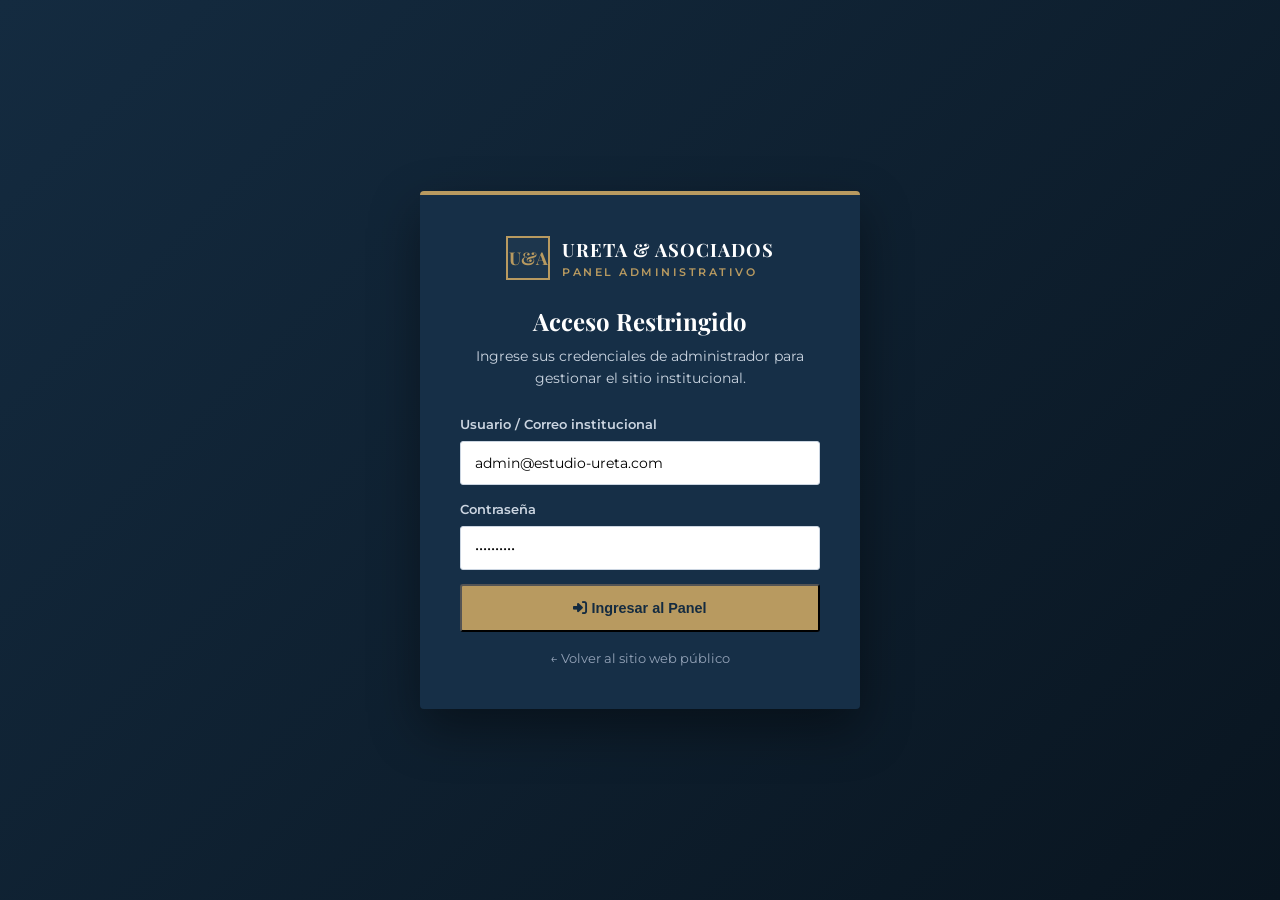
==== admin.html @ de53ec18 "commit de inicio V1" ====
<!DOCTYPE html>
<html lang="es">
<head>
    <meta charset="UTF-8">
    <meta name="viewport" content="width=device-width, initial-scale=1.0">
    <title>Panel de Administración | Estudio Jurídico Ureta & Asociados</title>
    <link rel="preconnect" href="https://fonts.googleapis.com">
    <link rel="preconnect" href="https://fonts.gstatic.com" crossorigin>
    <link href="https://fonts.googleapis.com/css2?family=Montserrat:wght@400;500;600;700&family=Playfair+Display:wght@600;700&display=swap" rel="stylesheet">
    <link rel="stylesheet" href="https://cdnjs.cloudflare.com/ajax/libs/font-awesome/6.5.1/css/all.min.css">
    <link rel="stylesheet" href="css/styles.css">
</head>
<body class="admin-body">

    <!-- ==========================================
         PANTALLA DE ACCESO PRIVADO (LOGIN ADMIN)
         ========================================== -->
    <div class="admin-login-screen" id="adminLoginScreen">
        <div class="admin-login-card">
            <div class="logo" style="justify-content: center; margin-bottom: 20px;">
                <div class="logo-icon">U&A</div>
                <div class="logo-text">
                    <span class="logo-title">URETA & ASOCIADOS</span>
                    <span class="logo-subtitle">PANEL ADMINISTRATIVO</span>
                </div>
            </div>
            <h3>Acceso Restringido</h3>
            <p>Ingrese sus credenciales de administrador para gestionar el sitio institucional.</p>
            <form id="formLoginAdmin">
                <div class="form-group">
                    <label style="color: #cbd5e1;">Usuario / Correo institucional</label>
                    <input type="email" id="loginEmail" value="admin@estudio-ureta.com" required>
                </div>
                <div class="form-group">
                    <label style="color: #cbd5e1;">Contraseña</label>
                    <input type="password" id="loginPass" value="Ureta2026*" required>
                </div>
                <p id="loginError" style="color: #f87171; font-size: 0.82rem; display: none; margin-bottom: 10px;">
                    Credenciales incorrectas. Verifique su correo y contraseña.
                </p>
                <button type="submit" class="btn btn-gold" style="width: 100%;">
                    <i class="fa-solid fa-right-to-bracket"></i> Ingresar al Panel
                </button>
                <a href="index.html" style="display:block; text-align:center; margin-top:16px; color:#94a3b8; font-size:0.84rem;">
                    ← Volver al sitio web público
                </a>
            </form>
        </div>
    </div>

    <!-- ==========================================
         ESTRUCTURA DEL PANEL DE ADMINISTRACIÓN
         ========================================== -->
    <div class="admin-layout" id="adminAppLayout" style="display: none;">
        
        <!-- Menú Lateral Izquierdo (Sidebar) -->
        <aside class="admin-sidebar">
            <div class="admin-brand">
                <div class="logo-icon">U&A</div>
                <div>
                    <h4>URETA & ASOCIADOS</h4>
                    <span>CMS Jurídico • Supabase</span>
                </div>
            </div>

            <ul class="admin-nav">
                <li><button class="admin-tab-btn active" data-tab="tab-dashboard"><i class="fa-solid fa-chart-pie"></i> Dashboard General</button></li>
                <li><button class="admin-tab-btn" data-tab="tab-portadas"><i class="fa-solid fa-images"></i> 1. Gestión de Portada</button></li>
                <li><button class="admin-tab-btn" data-tab="tab-areas"><i class="fa-solid fa-scale-balanced"></i> 2. Nuestras Áreas (13)</button></li>
                <li><button class="admin-tab-btn" data-tab="tab-staff"><i class="fa-solid fa-user-tie"></i> 3. Gestión de Abogados</button></li>
                <li><button class="admin-tab-btn" data-tab="tab-blog"><i class="fa-solid fa-newspaper"></i> 4. Gestión del Blog</button></li>
                <li><button class="admin-tab-btn" data-tab="tab-testimonios"><i class="fa-solid fa-comments"></i> 5. Testimonios y Comentarios</button></li>
                <li><button class="admin-tab-btn" data-tab="tab-contactos"><i class="fa-solid fa-envelope-open-text"></i> 6. Consultas Recibidas</button></li>
                <li><button class="admin-tab-btn" data-tab="tab-postulaciones"><i class="fa-solid fa-file-pdf"></i> 7. Postulaciones y CVs</button></li>
                <li><button class="admin-tab-btn" data-tab="tab-vacantes"><i class="fa-solid fa-briefcase"></i> 8. Gestión de Vacantes</button></li>
                <li><button class="admin-tab-btn" data-tab="tab-config"><i class="fa-solid fa-sliders"></i> 9. Configuración y Nosotros</button></li>
                <li><button class="admin-tab-btn" data-tab="tab-usuarios"><i class="fa-solid fa-users-gear"></i> 10. Usuarios Admin</button></li>
            </ul>

            <div class="admin-sidebar-footer">
                <a href="index.html" class="btn btn-gold" style="width:100%; text-align:center; padding:10px;">
                    <i class="fa-solid fa-globe"></i> Ver Sitio Público
                </a>
                <button id="btnCerrarSesion" class="btn-logout">
                    <i class="fa-solid fa-power-off"></i> Cerrar sesión
                </button>
            </div>
        </aside>

        <!-- Área de Contenido Principal -->
        <main class="admin-main">
            
            <!-- Encabezado Superior del Admin -->
            <header class="admin-topbar">
                <div>
                    <h2 id="adminSeccionTitulo">Dashboard de Indicadores</h2>
                    <span>Conectado en tiempo real con la Base de Datos en Supabase</span>
                </div>
                <div class="admin-user-badge" id="adminNombreUsuario">
                    <i class="fa-solid fa-user-shield"></i> Administrador General
                </div>
            </header>

            <!-- ==========================================
                 MÓDULO 0: DASHBOARD DE INDICADORES
                 ========================================== -->
            <section class="admin-tab-panel active" id="tab-dashboard">
                <div class="kpi-grid">
                    <div class="kpi-card">
                        <i class="fa-solid fa-scale-balanced"></i>
                        <div>
                            <h3 id="kpiTotalAreas">13</h3>
                            <span>Total Áreas Legales</span>
                        </div>
                    </div>
                    <div class="kpi-card">
                        <i class="fa-solid fa-user-tie"></i>
                        <div>
                            <h3 id="kpiTotalAbogados">0</h3>
                            <span>Total Abogados</span>
                        </div>
                    </div>
                    <div class="kpi-card">
                        <i class="fa-solid fa-newspaper"></i>
                        <div>
                            <h3 id="kpiTotalBlog">0</h3>
                            <span>Publicaciones Publicadas</span>
                        </div>
                    </div>
                    <div class="kpi-card highlight">
                        <i class="fa-solid fa-comments"></i>
                        <div>
                            <h3 id="kpiComentariosPendientes">0</h3>
                            <span>Comentarios / Testimonios Pendientes</span>
                        </div>
                    </div>
                    <div class="kpi-card highlight">
                        <i class="fa-solid fa-envelope"></i>
                        <div>
                            <h3 id="kpiTotalContactos">0</h3>
                            <span>Consultas Recibidas</span>
                        </div>
                    </div>
                    <div class="kpi-card highlight">
                        <i class="fa-solid fa-file-pdf"></i>
                        <div>
                            <h3 id="kpiTotalPostulaciones">0</h3>
                            <span>Postulaciones (CVs)</span>
                        </div>
                    </div>
                    <div class="kpi-card">
                        <i class="fa-solid fa-briefcase"></i>
                        <div>
                            <h3 id="kpiTotalVacantes">0</h3>
                            <span>Vacantes Activas</span>
                        </div>
                    </div>
                </div>

                <div class="admin-panel-box">
                    <div style="display:flex; justify-content:space-between; align-items:center; flex-wrap:wrap; gap:12px;">
                        <div>
                            <h3>Sincronizar Datos desde Supabase</h3>
                            <p style="font-size:0.86rem; color:var(--gris-texto);">Recarga todas las vistas y procedimientos almacenados desde el servidor de Supabase.</p>
                        </div>
                        <button id="btnResetDatabase" class="btn btn-primary-dark">
                            <i class="fa-solid fa-rotate"></i> Sincronizar con Base de Datos
                        </button>
                    </div>
                </div>
            </section>

            <!-- ==========================================
                 MÓDULO 1: GESTIÓN DE PORTADAS (HERO SLIDER)
                 ========================================== -->
            <section class="admin-tab-panel" id="tab-portadas">
                <div class="admin-panel-box">
                    <h3 id="tituloFormPortada">Registrar / Editar Portada Principal (Hero)</h3>
                    <form id="formPortada" class="admin-form-grid">
                        <input type="hidden" id="portadaIdEdit">
                        <div>
                            <label class="admin-label">Título principal de la portada *</label>
                            <input type="text" id="portadaTitulo" placeholder="Ej. Solidez jurídica, prestigio y excelencia profesional" required>
                        </div>
                        <div>
                            <label class="admin-label">Frase superior / Insignia *</label>
                            <input type="text" id="portadaSubtitulo" placeholder="Ej. ESTUDIO JURÍDICO URETA & ASOCIADOS" required>
                        </div>
                        <div style="grid-column: 1 / -1;">
                            <label class="admin-label">Descripción breve *</label>
                            <textarea id="portadaDescripcion" rows="2" placeholder="Descripción que acompaña el banner principal..." required></textarea>
                        </div>
                        <div>
                            <label class="admin-label">URL de Imagen de Fondo *</label>
                            <input type="url" id="portadaImagenUrl" placeholder="https://..." required>
                        </div>
                        <div>
                            <label class="admin-label">Subir Imagen desde tu PC (Opcional - se sube a Supabase)</label>
                            <input type="file" id="portadaArchivoImg" accept="image/*">
                        </div>
                        <div>
                            <label class="admin-label">Texto Botón 1</label>
                            <input type="text" id="portadaBtn1Texto" value="Conoce nuestros servicios">
                        </div>
                        <div>
                            <label class="admin-label">Enlace Botón 1</label>
                            <input type="text" id="portadaBtn1Url" value="areas.html">
                        </div>
                        <div>
                            <label class="admin-label">Texto Botón 2</label>
                            <input type="text" id="portadaBtn2Texto" value="Solicita una asesoría">
                        </div>
                        <div>
                            <label class="admin-label">Orden de aparición</label>
                            <input type="number" id="portadaOrden" value="1" min="1">
                        </div>
                        <div style="grid-column: 1 / -1; display:flex; gap:10px;">
                            <button type="submit" class="btn btn-gold" id="btnGuardarPortada">
                                <i class="fa-solid fa-floppy-disk"></i> Guardar Portada
                            </button>
                            <button type="button" class="btn btn-primary-dark" id="btnCancelarPortada" style="display:none;">
                                Cancelar Edición
                            </button>
                        </div>
                    </form>
                </div>

                <div class="admin-panel-box">
                    <h3>Portadas Registradas (Editar / Activar / Eliminar)</h3>
                    <div class="table-responsive">
                        <table class="admin-table">
                            <thead>
                                <tr>
                                    <th>Orden</th>
                                    <th>Vista Previa</th>
                                    <th>Título y Subtítulo</th>
                                    <th>Estado</th>
                                    <th>Acciones</th>
                                </tr>
                            </thead>
                            <tbody id="tablaAdminPortadas"></tbody>
                        </table>
                    </div>
                </div>
            </section>

            <!-- ==========================================
                 MÓDULO 2: GESTIÓN DE LAS 13 ÁREAS LEGALES
                 ========================================== -->
            <section class="admin-tab-panel" id="tab-areas">
                <div class="admin-panel-box">
                    <h3 id="tituloFormArea">Registrar / Editar Especialidad Jurídica</h3>
                    <form id="formNuevaArea" class="admin-form-grid">
                        <input type="hidden" id="areaIdEdit">
                        <div>
                            <label class="admin-label">Nombre de la especialidad *</label>
                            <input type="text" id="areaNuevoNombre" placeholder="Ej. Derecho Corporativo" required>
                        </div>
                        <div>
                            <label class="admin-label">Clase de Icono (Font Awesome)</label>
                            <input type="text" id="areaNuevoIcono" value="fa-solid fa-scale-balanced" placeholder="fa-solid fa-scale-balanced">
                        </div>
                        <div>
                            <label class="admin-label">URL de Imagen Representativa *</label>
                            <input type="url" id="areaNuevaImg" placeholder="https://..." required>
                        </div>
                        <div>
                            <label class="admin-label">Subir Imagen desde PC (Opcional)</label>
                            <input type="file" id="areaArchivoImg" accept="image/*">
                        </div>
                        <div style="grid-column: 1 / -1;">
                            <label class="admin-label">Resumen breve para tarjeta *</label>
                            <input type="text" id="areaNuevoResumen" placeholder="Resumen corto para el catálogo de especialidades *" required>
                        </div>
                        <div style="grid-column: 1 / -1;">
                            <label class="admin-label">Descripción completa del servicio *</label>
                            <textarea id="areaNuevaDesc" rows="3" placeholder="Explicación detallada de la especialidad..." required></textarea>
                        </div>
                        <div>
                            <label class="admin-label">Principales servicios ofrecidos (Uno por línea) *</label>
                            <textarea id="areaNuevosServicios" rows="4" placeholder="Constitución de sociedades
Gobierno corporativo
Contratos mercantiles" required></textarea>
                        </div>
                        <div>
                            <label class="admin-label">Situaciones en que brindamos asesoría (Una por línea) *</label>
                            <textarea id="areaNuevasSituaciones" rows="4" placeholder="Creación de nuevas empresas
Acuerdos entre socios" required></textarea>
                        </div>
                        <div style="grid-column: 1 / -1; display:flex; gap:10px;">
                            <button type="submit" class="btn btn-gold" id="btnGuardarArea">
                                <i class="fa-solid fa-floppy-disk"></i> Guardar Especialidad
                            </button>
                            <button type="button" class="btn btn-primary-dark" id="btnCancelarArea" style="display:none;">
                                Cancelar Edición
                            </button>
                        </div>
                    </form>
                </div>

                <div class="admin-panel-box">
                    <h3>Especialidades Registradas (Editar / Activar / Ocultar / Eliminar)</h3>
                    <div class="table-responsive">
                        <table class="admin-table">
                            <thead>
                                <tr>
                                    <th>Especialidad</th>
                                    <th>Resumen</th>
                                    <th>Estado</th>
                                    <th>Acciones</th>
                                </tr>
                            </thead>
                            <tbody id="tablaAdminAreas"></tbody>
                        </table>
                    </div>
                </div>
            </section>

            <!-- ==========================================
                 MÓDULO 3: GESTIÓN DE ABOGADOS (STAFF)
                 ========================================== -->
            <section class="admin-tab-panel" id="tab-staff">
                <div class="admin-panel-box">
                    <h3 id="tituloFormStaff">Registrar / Editar Abogado del Staff</h3>
                    <form id="formNuevoAbogado" class="admin-form-grid">
                        <input type="hidden" id="abIdEdit">
                        <div>
                            <label class="admin-label">Nombre completo del Abogado(a) *</label>
                            <input type="text" id="abNombre" placeholder="Ej. Peter Hans Ureta Escobedo" required>
                        </div>
                        <div>
                            <label class="admin-label">Cargo en el Estudio *</label>
                            <input type="text" id="abCargo" placeholder="Ej. Socio Fundador / Abogado Asociado" required>
                        </div>
                        <div>
                            <label class="admin-label">N.° de Colegiatura *</label>
                            <input type="text" id="abColegiatura" placeholder="Ej. CAA Oficial" required>
                        </div>
                        <div>
                            <label class="admin-label">Correo profesional</label>
                            <input type="email" id="abCorreo" value="contacto@estudio-ureta.com">
                        </div>
                        <div>
                            <label class="admin-label">URL de Fotografía Profesional *</label>
                            <input type="url" id="abFoto" placeholder="https://..." required>
                        </div>
                        <div>
                            <label class="admin-label">Subir Fotografía desde PC (Opcional)</label>
                            <input type="file" id="abArchivoFoto" accept="image/*">
                        </div>
                        <div style="grid-column: 1 / -1;">
                            <label class="admin-label">Especialidades asignadas (Separadas por coma) *</label>
                            <input type="text" id="abEspecialidades" placeholder="Ej. Derecho Corporativo, Derecho Civil, Área Arbitral" required>
                        </div>
                        <div>
                            <label class="admin-label">Formación Académica *</label>
                            <textarea id="abFormacion" rows="2" placeholder="Universidad, grados y maestrías..." required></textarea>
                        </div>
                        <div>
                            <label class="admin-label">Experiencia Profesional *</label>
                            <textarea id="abExperiencia" rows="2" placeholder="Trayectoria y patrocinio legal..." required></textarea>
                        </div>
                        <div>
                            <label class="admin-label">Cursos y Especializaciones</label>
                            <textarea id="abCursos" rows="2" placeholder="Diplomados y cursos de especialización..."></textarea>
                        </div>
                        <div>
                            <label class="admin-label">Biografía / Reseña</label>
                            <textarea id="abBiografia" rows="2" placeholder="Perfil institucional del abogado..."></textarea>
                        </div>
                        <div style="grid-column: 1 / -1; display:flex; gap:10px;">
                            <button type="submit" class="btn btn-gold" id="btnGuardarAbogado">
                                <i class="fa-solid fa-user-check"></i> Guardar Perfil de Abogado
                            </button>
                            <button type="button" class="btn btn-primary-dark" id="btnCancelarAbogado" style="display:none;">
                                Cancelar Edición
                            </button>
                        </div>
                    </form>
                </div>

                <div class="admin-panel-box">
                    <h3>Directorio Actual de Abogados (Editar / Ocultar / Eliminar)</h3>
                    <div class="table-responsive">
                        <table class="admin-table">
                            <thead>
                                <tr>
                                    <th>Nombre Completo</th>
                                    <th>Cargo y Colegiatura</th>
                                    <th>Especialidades</th>
                                    <th>Estado</th>
                                    <th>Acciones</th>
                                </tr>
                            </thead>
                            <tbody id="tablaAdminStaff"></tbody>
                        </table>
                    </div>
                </div>
            </section>

            <!-- ==========================================
                 MÓDULO 4: GESTIÓN DEL BLOG / ACTUALIDAD JURÍDICA
                 ========================================== -->
            <section class="admin-tab-panel" id="tab-blog">
                <div class="admin-panel-box">
                    <h3 id="tituloFormBlog">Crear / Editar Publicación del Blog</h3>
                    <form id="formNuevoBlog" class="admin-form-grid">
                        <input type="hidden" id="blogIdEdit">
                        <div>
                            <label class="admin-label">Título de la publicación *</label>
                            <input type="text" id="blogTitulo" placeholder="Título del artículo, análisis o noticia" required>
                        </div>
                        <div>
                            <label class="admin-label">Autor *</label>
                            <input type="text" id="blogAutor" placeholder="Ej. Peter Hans Ureta Escobedo" required>
                        </div>
                        <div>
                            <label class="admin-label">Categoría Jurídica *</label>
                            <select id="blogCategoria" required>
                                <option value="Opinión jurídica">Opinión jurídica</option>
                                <option value="Actualidad jurídica">Actualidad jurídica</option>
                                <option value="Derecho Corporativo">Derecho Corporativo</option>
                                <option value="Derecho Civil">Derecho Civil</option>
                                <option value="Derecho Penal">Derecho Penal</option>
                                <option value="Derecho Laboral">Derecho Laboral</option>
                                <option value="Derecho Administrativo">Derecho Administrativo</option>
                                <option value="Noticias institucionales">Noticias institucionales</option>
                            </select>
                        </div>
                        <div>
                            <label class="admin-label">Tipo de Publicación *</label>
                            <select id="blogTipo" required>
                                <option value="ArticuloPropio">1. Artículo propio del Estudio</option>
                                <option value="AnalisisJuridico">2. Análisis jurídico / Sentencia</option>
                                <option value="NoticiaExterna">3. Noticia jurídica externa</option>
                            </select>
                        </div>
                        <div>
                            <label class="admin-label">URL de Imagen Principal *</label>
                            <input type="url" id="blogImagen" placeholder="https://..." required>
                        </div>
                        <div>
                            <label class="admin-label">Subir Imagen desde PC (Opcional)</label>
                            <input type="file" id="blogArchivoImg" accept="image/*">
                        </div>
                        <div>
                            <label class="admin-label">Nombre del Medio / Fuente Externa (Opcional)</label>
                            <input type="text" id="blogFuenteNombre" placeholder="Ej. Diario Oficial El Peruano">
                        </div>
                        <div>
                            <label class="admin-label">URL Original de Noticia Externa (Opcional)</label>
                            <input type="url" id="blogFuenteUrl" placeholder="https://...">
                        </div>
                        <div>
                            <label class="admin-label">Estado de Publicación</label>
                            <select id="blogEstado">
                                <option value="Publicado">Publicado</option>
                                <option value="Borrador">Borrador</option>
                                <option value="Archivado">Archivado</option>
                            </select>
                        </div>
                        <div style="display:flex; align-items:center; gap:8px; padding-top:24px;">
                            <input type="checkbox" id="blogDestacado" style="width:auto;">
                            <label for="blogDestacado" style="font-size:0.86rem; font-weight:600;">Destacar en la portada del Blog</label>
                        </div>
                        <div style="grid-column: 1 / -1;">
                            <label class="admin-label">Subtítulo o Resumen Ejecutivo *</label>
                            <input type="text" id="blogSubtitulo" placeholder="Breve introducción del artículo *" required>
                        </div>
                        <div style="grid-column: 1 / -1;">
                            <label class="admin-label">Contenido completo del artículo (admite párrafos y subtítulos) *</label>
                            <textarea id="blogContenido" rows="5" placeholder="Redacte aquí el contenido completo de la publicación..." required></textarea>
                        </div>
                        <div style="grid-column: 1 / -1; display:flex; gap:10px;">
                            <button type="submit" class="btn btn-gold" id="btnGuardarBlog">
                                <i class="fa-solid fa-feather"></i> Guardar Publicación
                            </button>
                            <button type="button" class="btn btn-primary-dark" id="btnCancelarBlog" style="display:none;">
                                Cancelar Edición
                            </button>
                        </div>
                    </form>
                </div>

                <div class="admin-panel-box">
                    <h3>Publicaciones del Blog (Editar / Publicar / Archivar / Eliminar)</h3>
                    <div class="table-responsive">
                        <table class="admin-table">
                            <thead>
                                <tr>
                                    <th>Título</th>
                                    <th>Categoría / Tipo</th>
                                    <th>Autor</th>
                                    <th>Estado</th>
                                    <th>Acciones</th>
                                </tr>
                            </thead>
                            <tbody id="tablaAdminBlog"></tbody>
                        </table>
                    </div>
                </div>
            </section>

            <!-- ==========================================
                 MÓDULO 5: TESTIMONIOS DE CLIENTES Y COMENTARIOS DEL BLOG
                 ========================================== -->
            <section class="admin-tab-panel" id="tab-testimonios">
                <div class="admin-panel-box">
                    <h3 id="tituloFormTestimonio">Registrar / Editar Testimonio de Cliente</h3>
                    <form id="formTestimonio" class="admin-form-grid">
                        <input type="hidden" id="testimonioIdEdit">
                        <div>
                            <label class="admin-label">Nombre o Iniciales Autorizadas del Cliente *</label>
                            <input type="text" id="testCliente" placeholder="Ej. J. R. M." required>
                        </div>
                        <div>
                            <label class="admin-label">Tipo de Cliente o Cargo *</label>
                            <input type="text" id="testCargo" value="Cliente Corporativo" required>
                        </div>
                        <div>
                            <label class="admin-label">Estado de Aprobación</label>
                            <select id="testEstado">
                                <option value="Aprobado">Aprobado (Visible)</option>
                                <option value="Pendiente">Pendiente de revisión</option>
                                <option value="Rechazado">Rechazado</option>
                            </select>
                        </div>
                        <div style="display:flex; align-items:center; gap:8px; padding-top:24px;">
                            <input type="checkbox" id="testDestacado" checked style="width:auto;">
                            <label for="testDestacado" style="font-size:0.86rem; font-weight:600;">Destacar en Página de Inicio</label>
                        </div>
                        <div style="grid-column: 1 / -1;">
                            <label class="admin-label">Comentario / Testimonio *</label>
                            <textarea id="testComentario" rows="2" placeholder="Testimonio sobre la atención recibida..." required></textarea>
                        </div>
                        <div style="grid-column: 1 / -1; display:flex; gap:10px;">
                            <button type="submit" class="btn btn-gold" id="btnGuardarTestimonio">
                                <i class="fa-solid fa-comment-medical"></i> Guardar Testimonio
                            </button>
                            <button type="button" class="btn btn-primary-dark" id="btnCancelarTestimonio" style="display:none;">
                                Cancelar Edición
                            </button>
                        </div>
                    </form>
                </div>

                <div class="admin-panel-box">
                    <h3>Testimonios de Clientes (Editar / Aprobar / Rechazar / Eliminar)</h3>
                    <div class="table-responsive">
                        <table class="admin-table">
                            <thead>
                                <tr>
                                    <th>Cliente</th>
                                    <th>Comentario</th>
                                    <th>Estado</th>
                                    <th>Acciones</th>
                                </tr>
                            </thead>
                            <tbody id="tablaAdminTestimonios"></tbody>
                        </table>
                    </div>
                </div>

                <div class="admin-panel-box">
                    <h3>Moderación de Comentarios dejados en Artículos del Blog</h3>
                    <div class="table-responsive">
                        <table class="admin-table">
                            <thead>
                                <tr>
                                    <th>Fecha</th>
                                    <th>Artículo</th>
                                    <th>Visitante</th>
                                    <th>Comentario</th>
                                    <th>Estado</th>
                                    <th>Acciones</th>
                                </tr>
                            </thead>
                            <tbody id="tablaAdminComentariosBlog"></tbody>
                        </table>
                    </div>
                </div>
            </section>

            <!-- ==========================================
                 MÓDULO 6: GESTIÓN DE CONSULTAS DE CONTACTO
                 ========================================== -->
            <section class="admin-tab-panel" id="tab-contactos">
                <div class="admin-panel-box">
                    <h3>Solicitudes de Asesoría Recibidas (Bandeja Confidencial)</h3>
                    <p style="font-size: 0.85rem; color: var(--gris-texto); margin-bottom: 16px;">
                        Gestione el estado de cada consulta recibida y registre observaciones internas de seguimiento.
                    </p>
                    <div class="table-responsive">
                        <table class="admin-table">
                            <thead>
                                <tr>
                                    <th>Fecha</th>
                                    <th>Remitente / Empresa</th>
                                    <th>Área / Asunto</th>
                                    <th>Consulta y Notas Internas</th>
                                    <th>Estado</th>
                                    <th>Acciones</th>
                                </tr>
                            </thead>
                            <tbody id="tablaAdminContactos"></tbody>
                        </table>
                    </div>
                </div>
            </section>

            <!-- ==========================================
                 MÓDULO 7: GESTIÓN DE POSTULACIONES Y CVs
                 ========================================== -->
            <section class="admin-tab-panel" id="tab-postulaciones">
                <div class="admin-panel-box">
                    <h3>Postulaciones y Currículums Recibidos (PDF en Supabase Storage)</h3>
                    <div class="table-responsive">
                        <table class="admin-table">
                            <thead>
                                <tr>
                                    <th>Fecha</th>
                                    <th>Postulante / DNI</th>
                                    <th>Puesto / Modalidad</th>
                                    <th>Profesión y Experiencia</th>
                                    <th>Archivo CV (PDF)</th>
                                    <th>Estado de Selección</th>
                                    <th>Acciones</th>
                                </tr>
                            </thead>
                            <tbody id="tablaAdminPostulaciones"></tbody>
                        </table>
                    </div>
                </div>
            </section>

            <!-- ==========================================
                 MÓDULO 8: GESTIÓN DE VACANTES LABORALES
                 ========================================== -->
            <section class="admin-tab-panel" id="tab-vacantes">
                <div class="admin-panel-box">
                    <h3 id="tituloFormVacante">Publicar / Editar Oportunidad Laboral</h3>
                    <form id="formNuevaVacante" class="admin-form-grid">
                        <input type="hidden" id="vacIdEdit">
                        <div>
                            <label class="admin-label">Nombre del Puesto *</label>
                            <input type="text" id="vacPuesto" placeholder="Ej. Abogado(a) Asociado(a) en Derecho Civil" required>
                        </div>
                        <div>
                            <label class="admin-label">Área Legal *</label>
                            <input type="text" id="vacArea" placeholder="Ej. Derecho Civil" required>
                        </div>
                        <div>
                            <label class="admin-label">Modalidad *</label>
                            <input type="text" id="vacModalidad" value="Presencial (Yanahuara - Arequipa)" required>
                        </div>
                        <div>
                            <label class="admin-label">Fecha Límite de Postulación *</label>
                            <input type="date" id="vacFechaLimite" required>
                        </div>
                        <div style="grid-column: 1 / -1;">
                            <label class="admin-label">Descripción de la Convocatoria *</label>
                            <textarea id="vacDescripcion" rows="2" placeholder="Perfil y funciones del puesto..." required></textarea>
                        </div>
                        <div style="grid-column: 1 / -1;">
                            <label class="admin-label">Requisitos del Puesto (Uno por línea) *</label>
                            <textarea id="vacRequisitos" rows="3" placeholder="Título profesional de Abogado y colegiatura habilitada
Experiencia mínima de 2 años en litigios" required></textarea>
                        </div>
                        <div style="grid-column: 1 / -1; display:flex; gap:10px;">
                            <button type="submit" class="btn btn-gold" id="btnGuardarVacante">
                                <i class="fa-solid fa-floppy-disk"></i> Guardar Convocatoria
                            </button>
                            <button type="button" class="btn btn-primary-dark" id="btnCancelarVacante" style="display:none;">
                                Cancelar Edición
                            </button>
                        </div>
                    </form>
                </div>

                <div class="admin-panel-box">
                    <h3>Convocatorias Laborales (Editar / Cerrar / Eliminar)</h3>
                    <div class="table-responsive">
                        <table class="admin-table">
                            <thead>
                                <tr>
                                    <th>Puesto</th>
                                    <th>Área</th>
                                    <th>Modalidad</th>
                                    <th>Cierre</th>
                                    <th>Estado</th>
                                    <th>Acciones</th>
                                </tr>
                            </thead>
                            <tbody id="tablaAdminVacantes"></tbody>
                        </table>
                    </div>
                </div>
            </section>

            <!-- ==========================================
                 MÓDULO 9: CONFIGURACIÓN GENERAL Y NOSOTROS
                 ========================================== -->
            <section class="admin-tab-panel" id="tab-config">
                <div class="admin-panel-box">
                    <h3>Configuración General del Sitio e Información Institucional (Nosotros)</h3>
                    <form id="formConfigGeneral" class="admin-form-grid">
                        <div>
                            <label class="admin-label">Nombre Oficial del Estudio *</label>
                            <input type="text" id="cfgNombreEstudio" value="Estudio Jurídico Ureta & Asociados" required>
                        </div>
                        <div>
                            <label class="admin-label">Frase Institucional *</label>
                            <input type="text" id="cfgFrase" value="Solidez jurídica, prestigio y excelencia profesional" required>
                        </div>
                        <div>
                            <label class="admin-label">Dirección Física del Estudio *</label>
                            <input type="text" id="cfgDireccion" value="Calle Las Orquídeas 105 Urb. Primavera, Yanahuara - Arequipa" required>
                        </div>
                        <div>
                            <label class="admin-label">Teléfonos Oficiales *</label>
                            <input type="text" id="cfgTelefono" value="(054) 419349 / 999 322 490" required>
                        </div>
                        <div>
                            <label class="admin-label">Número de WhatsApp (con código 51) *</label>
                            <input type="text" id="cfgWhatsapp" value="51999322490" required>
                        </div>
                        <div>
                            <label class="admin-label">Correo Institucional *</label>
                            <input type="email" id="cfgCorreo" value="contacto@estudio-ureta.com" required>
                        </div>
                        <div style="grid-column: 1 / -1;">
                            <label class="admin-label">Horario de Atención *</label>
                            <input type="text" id="cfgHorario" value="Lunes a Viernes: 8:30 a.m. - 6:00 p.m." required>
                        </div>
                        <div style="grid-column: 1 / -1;">
                            <label class="admin-label">Historia y Presentación Institucional (Página Nosotros)</label>
                            <textarea id="cfgHistoria" rows="3">Somos una de las prestigiosas firmas de abogados del Sur del Perú, que ofrece una amplia gama de profesionales de primer nivel, especializados en distintas áreas del Derecho.</textarea>
                        </div>
                        <div>
                            <label class="admin-label">Nuestra Misión</label>
                            <textarea id="cfgMision" rows="3">Brindar asesoría jurídica integral, preventiva y patrocinio estratégico con los más altos estándares éticos y técnicos.</textarea>
                        </div>
                        <div>
                            <label class="admin-label">Nuestra Visión</label>
                            <textarea id="cfgVision" rows="3">Mantener nuestro liderazgo como estudio jurídico referente en la Región Sur y a nivel nacional por su excelencia académica.</textarea>
                        </div>
                        <div style="grid-column: 1 / -1;">
                            <button type="submit" class="btn btn-gold">
                                <i class="fa-solid fa-floppy-disk"></i> Guardar Configuración y Textos Institucionales en Supabase
                            </button>
                        </div>
                    </form>
                    <p id="msgConfigGuardada" style="display:none; color:#10b981; font-weight:600; margin-top:12px;">
                        ✓ Configuración y textos institucionales actualizados en la base de datos de Supabase.
                    </p>
                </div>
            </section>

            <!-- ==========================================
                 MÓDULO 10: GESTIÓN DE USUARIOS ADMINISTRADORES
                 ========================================== -->
            <section class="admin-tab-panel" id="tab-usuarios">
                <div class="admin-panel-box">
                    <h3 id="tituloFormUsuario">Registrar / Editar Usuario Administrador</h3>
                    <form id="formUsuarioAdmin" class="admin-form-grid">
                        <input type="hidden" id="userIdEdit">
                        <div>
                            <label class="admin-label">Nombre Completo *</label>
                            <input type="text" id="userNombre" placeholder="Nombre del administrador o editor" required>
                        </div>
                        <div>
                            <label class="admin-label">Correo de Acceso *</label>
                            <input type="email" id="userEmail" placeholder="correo@estudio-ureta.com" required>
                        </div>
                        <div>
                            <label class="admin-label">Contraseña (Se encripta con bcrypt en Supabase) *</label>
                            <input type="password" id="userPassword" placeholder="Dejar en blanco si solo edita el nombre">
                        </div>
                        <div>
                            <label class="admin-label">Rol de Acceso</label>
                            <select id="userRolId">
                                <option value="1">1 - Administrador General (Control Total)</option>
                                <option value="2">2 - Editor Jurídico (Blog y Comentarios)</option>
                            </select>
                        </div>
                        <div style="grid-column: 1 / -1; display:flex; gap:10px;">
                            <button type="submit" class="btn btn-gold" id="btnGuardarUsuario">
                                <i class="fa-solid fa-user-shield"></i> Guardar Usuario Administrador
                            </button>
                            <button type="button" class="btn btn-primary-dark" id="btnCancelarUsuario" style="display:none;">
                                Cancelar Edición
                            </button>
                        </div>
                    </form>
                </div>

                <div class="admin-panel-box">
                    <h3>Usuarios con Acceso al Panel Administrativo</h3>
                    <div class="table-responsive">
                        <table class="admin-table">
                            <thead>
                                <tr>
                                    <th>ID</th>
                                    <th>Nombre Completo</th>
                                    <th>Correo</th>
                                    <th>Rol</th>
                                    <th>Estado</th>
                                    <th>Acciones</th>
                                </tr>
                            </thead>
                            <tbody id="tablaAdminUsuarios"></tbody>
                        </table>
                    </div>
                </div>
            </section>

        </main>
    </div>

    <script src="js/datos-estudio.js"></script>
    <script src="js/admin.js"></script>
</body>
</html>
---- css/styles.css ----
/* =================================================
   1. VARIABLES DE IDENTIDAD VISUAL (FÁCIL DE EDITAR)
   ================================================= */
:root {
    --azul-marino: #142B40;        /* Azul marino oscuro */
    --azul-institucional: #234967; /* Azul institucional */
    --dorado: #B89A60;             /* Dorado elegante */
    --dorado-hover: #a3854c;
    --blanco: #FFFFFF;             /* Blanco */
    --gris-claro: #F3F4F5;         /* Gris claro para fondos */
    --gris-texto: #687785;         /* Gris para textos secundarios */
    
    --fuente-titulos: 'Playfair Display', Georgia, serif;
    --fuente-textos: 'Montserrat', sans-serif;
    --transicion: all 0.3s ease;
}

/* =================================================
   2. CONFIGURACIÓN GENERAL
   ================================================= */
* {
    margin: 0;
    padding: 0;
    box-sizing: border-box;
}

body {
    font-family: var(--fuente-textos);
    color: var(--azul-marino);
    background-color: var(--blanco);
    line-height: 1.6;
}

.container {
    max-width: 1240px;
    margin: 0 auto;
    padding: 0 24px;
}

a {
    text-decoration: none;
    transition: var(--transicion);
}

ul {
    list-style: none;
}

/* =================================================
   3. BARRA SUPERIOR (TOP BAR)
   ================================================= */
.top-bar {
    background-color: #0d1d2b;
    color: #cbd5e1;
    font-size: 0.8rem;
    padding: 8px 0;
    border-bottom: 1px solid rgba(184, 154, 96, 0.2);
}

.top-bar-content {
    display: flex;
    justify-content: space-between;
    align-items: center;
}

.top-info i {
    color: var(--dorado);
    margin-right: 6px;
}

.admin-link {
    color: var(--dorado);
    font-weight: 600;
}

.admin-link:hover {
    color: var(--blanco);
}

/* =================================================
   4. ENCABEZADO FIJO (STICKY HEADER) Y MENÚ
   ================================================= */
.header {
    background-color: var(--azul-marino);
    position: sticky;
    top: 0;
    z-index: 1000;
    box-shadow: 0 4px 15px rgba(0, 0, 0, 0.15);
}

.nav-container {
    display: flex;
    justify-content: space-between;
    align-items: center;
    height: 85px;
}

/* Logotipo */
.logo {
    display: flex;
    align-items: center;
    gap: 12px;
}

.logo-icon {
    width: 44px;
    height: 44px;
    border: 2px solid var(--dorado);
    color: var(--dorado);
    font-family: var(--fuente-titulos);
    font-weight: 700;
    font-size: 1.1rem;
    display: flex;
    align-items: center;
    justify-content: center;
    background-color: rgba(255, 255, 255, 0.03);
}

.logo-text {
    display: flex;
    flex-direction: column;
}

.logo-title {
    font-family: var(--fuente-titulos);
    color: var(--blanco);
    font-size: 1.15rem;
    font-weight: 700;
    letter-spacing: 1px;
}

.logo-subtitle {
    color: var(--dorado);
    font-size: 0.68rem;
    letter-spacing: 2.5px;
    font-weight: 600;
}

/* Lista de navegación */
.nav-list {
    display: flex;
    align-items: center;
    gap: 22px;
}

.nav-link {
    color: #e2e8f0;
    font-size: 0.88rem;
    font-weight: 500;
    padding: 8px 0;
    position: relative;
}

.nav-link:hover,
.nav-link.active {
    color: var(--dorado);
}

.btn-nav {
    background-color: var(--dorado);
    color: var(--azul-marino);
    font-weight: 700;
    font-size: 0.85rem;
    padding: 10px 20px;
    border-radius: 3px;
}

.btn-nav:hover {
    background-color: var(--dorado-hover);
    color: var(--blanco);
}

/* Menú Desplegable de las 13 Áreas */
.dropdown {
    position: relative;
}

.dropdown-toggle i {
    font-size: 0.7rem;
    margin-left: 4px;
}

.dropdown-menu {
    position: absolute;
    top: 100%;
    left: 0;
    width: 560px; /* Ancho amplio para mostrar las 13 áreas en 2 columnas elegantes */
    background-color: var(--blanco);
    border-top: 3px solid var(--dorado);
    box-shadow: 0 12px 30px rgba(20, 43, 64, 0.2);
    padding: 16px;
    display: grid;
    grid-template-columns: 1fr 1fr;
    gap: 6px 16px;
    opacity: 0;
    visibility: hidden;
    transform: translateY(12px);
    transition: var(--transicion);
}

.dropdown:hover .dropdown-menu {
    opacity: 1;
    visibility: visible;
    transform: translateY(0);
}

.dropdown-menu li a {
    display: block;
    padding: 8px 12px;
    color: var(--azul-marino);
    font-size: 0.82rem;
    font-weight: 500;
    border-radius: 3px;
    border-left: 2px solid transparent;
}

.dropdown-menu li a:hover {
    background-color: var(--gris-claro);
    color: var(--azul-institucional);
    border-left-color: var(--dorado);
    padding-left: 16px;
}

.menu-toggle {
    display: none;
    background: none;
    border: none;
    color: var(--blanco);
    font-size: 1.5rem;
    cursor: pointer;
}

/* =================================================
   5. PORTADA PRINCIPAL (HERO)
   ================================================= */
.hero {
    position: relative;
    height: 82vh;
    min-height: 540px;
    overflow: hidden;
    background-color: var(--azul-marino);
}

.hero-slide {
    position: absolute;
    inset: 0;
    background-size: cover;
    background-position: center;
    display: flex;
    align-items: center;
    opacity: 0;
    visibility: hidden;
    transition: opacity 0.9s ease, visibility 0.9s ease;
}

.hero-slide.active {
    opacity: 1;
    visibility: visible;
}

.hero-overlay {
    position: absolute;
    inset: 0;
    background: linear-gradient(90deg, rgba(20, 43, 64, 0.94) 0%, rgba(20, 43, 64, 0.80) 55%, rgba(35, 73, 103, 0.65) 100%);
}

.hero-content {
    position: relative;
    z-index: 2;
    max-width: 780px;
    color: var(--blanco);
}

.hero-badge {
    display: inline-block;
    color: var(--dorado);
    font-size: 0.8rem;
    font-weight: 700;
    letter-spacing: 2.5px;
    text-transform: uppercase;
    margin-bottom: 16px;
    border-left: 3px solid var(--dorado);
    padding-left: 12px;
}

.hero-title {
    font-family: var(--fuente-titulos);
    font-size: 3.1rem;
    line-height: 1.18;
    margin-bottom: 20px;
}

.hero-description {
    font-size: 1.05rem;
    color: #e2e8f0;
    margin-bottom: 34px;
    max-width: 650px;
}

.hero-buttons {
    display: flex;
    gap: 16px;
    flex-wrap: wrap;
}

.btn {
    display: inline-block;
    padding: 14px 28px;
    font-size: 0.9rem;
    font-weight: 600;
    border-radius: 3px;
    cursor: pointer;
}

.btn-gold {
    background-color: var(--dorado);
    color: var(--azul-marino);
}

.btn-gold:hover {
    background-color: var(--dorado-hover);
    color: var(--blanco);
    transform: translateY(-2px);
}

.btn-outline-light {
    border: 1.5px solid var(--blanco);
    color: var(--blanco);
}

.btn-outline-light:hover {
    background-color: var(--blanco);
    color: var(--azul-marino);
    transform: translateY(-2px);
}

/* Indicadores inferiores del carrusel */
.hero-controls {
    position: absolute;
    bottom: 30px;
    left: 50%;
    transform: translateX(-50%);
    z-index: 5;
    display: flex;
    gap: 12px;
}

.hero-dot {
    width: 12px;
    height: 12px;
    border-radius: 50%;
    border: 2px solid var(--dorado);
    background: transparent;
    cursor: pointer;
    transition: var(--transicion);
}

.hero-dot.active {
    background-color: var(--dorado);
    width: 32px;
    border-radius: 10px;
}

/* =================================================
   6. DISEÑO RESPONSIVE (CELULARES Y TABLETS)
   ================================================= */
@media (max-width: 992px) {
    .menu-toggle {
        display: block;
    }

    .nav-menu {
        position: fixed;
        top: 85px;
        left: -100%;
        width: 100%;
        height: calc(100vh - 85px);
        background-color: var(--azul-marino);
        padding: 24px;
        overflow-y: auto;
        transition: var(--transicion);
    }

    .nav-menu.open {
        left: 0;
    }

    .nav-list {
        flex-direction: column;
        align-items: flex-start;
        gap: 16px;
    }

    .dropdown-menu {
        position: static;
        width: 100%;
        grid-template-columns: 1fr;
        opacity: 1;
        visibility: visible;
        transform: none;
        display: none;
        margin-top: 10px;
    }

    .dropdown.open .dropdown-menu {
        display: grid;
    }

    .hero-title {
        font-size: 2.2rem;
    }
}
/* =================================================
   7. ESTILOS GENERALES DE SECCIONES (PARTE 2)
   ================================================= */
.section {
    padding: 90px 0;
}

.bg-light {
    background-color: var(--gris-claro);
}

.section-header {
    text-align: center;
    max-width: 720px;
    margin: 0 auto 55px;
}

.section-tag {
    display: inline-block;
    color: var(--dorado);
    font-size: 0.78rem;
    font-weight: 700;
    letter-spacing: 2px;
    text-transform: uppercase;
    margin-bottom: 10px;
}

.section-title {
    font-family: var(--fuente-titulos);
    font-size: 2.3rem;
    color: var(--azul-marino);
    margin-bottom: 14px;
}

.section-title-left {
    font-family: var(--fuente-titulos);
    font-size: 2.3rem;
    color: var(--azul-marino);
    margin-bottom: 20px;
    line-height: 1.25;
}

.section-subtitle {
    color: var(--gris-texto);
    font-size: 0.98rem;
}

.section-center-btn {
    text-align: center;
    margin-top: 45px;
}

.btn-primary-dark {
    background-color: var(--azul-marino);
    color: var(--blanco);
    border-left: 4px solid var(--dorado);
}

.btn-primary-dark:hover {
    background-color: var(--azul-institucional);
    transform: translateY(-2px);
}

/* =================================================
   8. SECCIÓN 2: PRESENTACIÓN DEL ESTUDIO
   ================================================= */
.about-grid {
    display: grid;
    grid-template-columns: 1fr 1.15fr;
    gap: 60px;
    align-items: center;
}

.about-image {
    position: relative;
}

.about-image img {
    width: 100%;
    height: 480px;
    object-fit: cover;
    border-radius: 4px;
    box-shadow: 0 15px 35px rgba(20, 43, 64, 0.15);
}

.about-accent-box {
    position: absolute;
    bottom: -20px;
    right: -20px;
    background-color: var(--azul-marino);
    color: var(--blanco);
    padding: 22px 26px;
    border-left: 4px solid var(--dorado);
    display: flex;
    align-items: center;
    gap: 14px;
    box-shadow: 0 10px 25px rgba(0, 0, 0, 0.2);
}

.about-accent-box i {
    font-size: 1.8rem;
    color: var(--dorado);
}

.about-accent-box span {
    font-family: var(--fuente-titulos);
    font-size: 1rem;
    font-weight: 600;
}

.about-lead {
    color: var(--gris-texto);
    margin-bottom: 28px;
    font-size: 1rem;
}

.pillars-grid {
    display: grid;
    grid-template-columns: 1fr 1fr;
    gap: 22px;
    margin-bottom: 34px;
}

.pillar-item {
    display: flex;
    gap: 14px;
    align-items: flex-start;
}

.pillar-item i {
    color: var(--dorado);
    font-size: 1.35rem;
    margin-top: 3px;
}

.pillar-item h4 {
    font-size: 0.98rem;
    color: var(--azul-marino);
    margin-bottom: 4px;
}

.pillar-item p {
    font-size: 0.85rem;
    color: var(--gris-texto);
}

/* =================================================
   9. SECCIÓN 3 Y 7: TARJETAS DE ESPECIALIDADES Y BLOG
   ================================================= */
.cards-grid-3 {
    display: grid;
    grid-template-columns: repeat(3, 1fr);
    gap: 30px;
}

.area-card,
.blog-card {
    background-color: var(--blanco);
    border-radius: 4px;
    overflow: hidden;
    box-shadow: 0 6px 20px rgba(20, 43, 64, 0.06);
    transition: var(--transicion);
    border-bottom: 3px solid transparent;
    display: flex;
    flex-direction: column;
}

.area-card:hover,
.blog-card:hover {
    transform: translateY(-6px);
    box-shadow: 0 14px 30px rgba(20, 43, 64, 0.12);
    border-bottom-color: var(--dorado);
}

.area-card-img,
.blog-card-img {
    height: 210px;
    overflow: hidden;
    position: relative;
}

.area-card-img img,
.blog-card-img img {
    width: 100%;
    height: 100%;
    object-fit: cover;
    transition: transform 0.5s ease;
}

.area-card:hover .area-card-img img,
.blog-card:hover .blog-card-img img {
    transform: scale(1.06);
}

.area-card-body,
.blog-card-body {
    padding: 28px;
    flex: 1;
    display: flex;
    flex-direction: column;
}

.area-card-body h3,
.blog-card-body h3 {
    font-family: var(--fuente-titulos);
    font-size: 1.3rem;
    color: var(--azul-marino);
    margin-bottom: 12px;
}

.area-card-body p,
.blog-card-body p {
    color: var(--gris-texto);
    font-size: 0.9rem;
    margin-bottom: 20px;
    flex: 1;
}

.card-link {
    color: var(--azul-institucional);
    font-weight: 700;
    font-size: 0.85rem;
    display: inline-flex;
    align-items: center;
    gap: 8px;
}

.card-link:hover {
    color: var(--dorado);
    gap: 12px;
}

/* Etiquetas extra de Blog */
.blog-category {
    position: absolute;
    top: 14px;
    left: 14px;
    background-color: var(--azul-marino);
    color: var(--dorado);
    font-size: 0.72rem;
    font-weight: 700;
    padding: 5px 12px;
    text-transform: uppercase;
    z-index: 2;
}

.blog-date {
    font-size: 0.78rem;
    color: var(--gris-texto);
    margin-bottom: 8px;
    display: block;
}

/* =================================================
   10. SECCIÓN 4: NUESTRO EQUIPO (STAFF)
   ================================================= */
.staff-card {
    background-color: var(--blanco);
    border: 1px solid #e2e8f0;
    border-radius: 4px;
    overflow: hidden;
    text-align: center;
    transition: var(--transicion);
}

.staff-card:hover {
    box-shadow: 0 12px 28px rgba(20, 43, 64, 0.12);
    transform: translateY(-5px);
}

.staff-img-wrapper {
    height: 320px;
    overflow: hidden;
    background-color: var(--gris-claro);
}

.staff-img-wrapper img {
    width: 100%;
    height: 100%;
    object-fit: cover;
    object-position: top;
}

.staff-info {
    padding: 24px;
}

.staff-role {
    color: var(--dorado);
    font-size: 0.75rem;
    font-weight: 700;
    text-transform: uppercase;
    letter-spacing: 1.5px;
}

.staff-info h3 {
    font-family: var(--fuente-titulos);
    font-size: 1.25rem;
    margin: 6px 0 8px;
    color: var(--azul-marino);
}

.staff-specialty {
    font-size: 0.86rem;
    color: var(--gris-texto);
    margin-bottom: 18px;
}

.btn-staff-profile {
    display: inline-block;
    padding: 9px 22px;
    border: 1px solid var(--azul-marino);
    color: var(--azul-marino);
    font-size: 0.82rem;
    font-weight: 600;
    border-radius: 3px;
}

.btn-staff-profile:hover {
    background-color: var(--azul-marino);
    color: var(--blanco);
}

/* =================================================
   11. SECCIÓN 5: ¿POR QUÉ ELEGIRNOS?
   ================================================= */
.why-us-section {
    background-color: var(--azul-marino);
    color: var(--blanco);
}

.light-header .section-title {
    color: var(--blanco);
}

.light-header .section-subtitle {
    color: #cbd5e1;
}

.why-grid {
    display: grid;
    grid-template-columns: repeat(auto-fit, minmax(210px, 1fr));
    gap: 24px;
}

.why-card {
    background-color: rgba(35, 73, 103, 0.45);
    border: 1px solid rgba(184, 154, 96, 0.25);
    padding: 30px 22px;
    border-radius: 4px;
    transition: var(--transicion);
}

.why-card:hover {
    background-color: var(--azul-institucional);
    border-color: var(--dorado);
    transform: translateY(-4px);
}

.why-icon {
    font-size: 2rem;
    color: var(--dorado);
    margin-bottom: 16px;
}

.why-card h3 {
    font-family: var(--fuente-titulos);
    font-size: 1.15rem;
    margin-bottom: 10px;
    color: var(--blanco);
}

.why-card p {
    font-size: 0.86rem;
    color: #cbd5e1;
}

/* =================================================
   12. SECCIÓN 6: CARRUSEL DE TESTIMONIOS
   ================================================= */
.testimonials-carousel {
    max-width: 820px;
    margin: 0 auto;
    background-color: var(--blanco);
    padding: 45px 50px;
    border-radius: 4px;
    box-shadow: 0 10px 30px rgba(20, 43, 64, 0.08);
    border-top: 4px solid var(--dorado);
    position: relative;
}

.testimonial-slide {
    display: none;
    animation: fadeIn 0.5s ease;
}

.testimonial-slide.active {
    display: block;
}

@keyframes fadeIn {
    from { opacity: 0; transform: translateY(8px); }
    to { opacity: 1; transform: translateY(0); }
}

.quote-icon {
    font-size: 2rem;
    color: var(--dorado);
    margin-bottom: 14px;
}

.testimonial-text {
    font-size: 1.08rem;
    font-style: italic;
    color: var(--azul-marino);
    margin-bottom: 26px;
    line-height: 1.75;
}

.testimonial-author {
    display: flex;
    align-items: center;
    gap: 14px;
}

.author-avatar {
    width: 48px;
    height: 48px;
    border-radius: 50%;
    background-color: var(--azul-institucional);
    color: var(--dorado);
    font-weight: 700;
    display: flex;
    align-items: center;
    justify-content: center;
}

.testimonial-author h4 {
    font-size: 0.95rem;
    color: var(--azul-marino);
}

.testimonial-author span {
    font-size: 0.8rem;
    color: var(--gris-texto);
}

.testimonial-controls {
    position: absolute;
    bottom: 40px;
    right: 45px;
    display: flex;
    gap: 10px;
}

.test-btn {
    width: 38px;
    height: 38px;
    border: 1px solid #cbd5e1;
    background-color: var(--blanco);
    color: var(--azul-marino);
    border-radius: 50%;
    cursor: pointer;
    transition: var(--transicion);
}

.test-btn:hover {
    background-color: var(--dorado);
    border-color: var(--dorado);
    color: var(--blanco);
}

/* =================================================
   13. SECCIÓN 8: CONTACTO RÁPIDO (CTA) Y FOOTER
   ================================================= */
.cta-banner {
    background: linear-gradient(90deg, var(--azul-institucional) 0%, var(--azul-marino) 100%);
    padding: 65px 0;
    color: var(--blanco);
    border-top: 3px solid var(--dorado);
}

.cta-content {
    display: flex;
    justify-content: space-between;
    align-items: center;
    gap: 30px;
    flex-wrap: wrap;
}

.cta-text h2 {
    font-family: var(--fuente-titulos);
    font-size: 1.9rem;
    margin-bottom: 8px;
}

.cta-text p {
    color: #cbd5e1;
}

.cta-buttons {
    display: flex;
    gap: 16px;
    flex-wrap: wrap;
}

.btn-whatsapp {
    background-color: #25D366;
    color: var(--blanco);
    display: inline-flex;
    align-items: center;
    gap: 8px;
}

.btn-whatsapp:hover {
    background-color: #1ebe57;
    transform: translateY(-2px);
}

/* Footer */
.footer {
    background-color: #0e1f2f;
    color: #cbd5e1;
    padding: 75px 0 0;
}

.footer-grid {
    display: grid;
    grid-template-columns: 1.4fr 0.8fr 1fr 1.2fr;
    gap: 40px;
    padding-bottom: 50px;
}

.footer-logo {
    margin-bottom: 18px;
}

.footer-desc {
    font-size: 0.88rem;
    color: #94a3b8;
    margin-bottom: 22px;
}

.social-links {
    display: flex;
    gap: 12px;
}

.social-links a {
    width: 36px;
    height: 36px;
    border-radius: 50%;
    background-color: rgba(255, 255, 255, 0.06);
    color: var(--dorado);
    display: flex;
    align-items: center;
    justify-content: center;
}

.social-links a:hover {
    background-color: var(--dorado);
    color: var(--azul-marino);
}

.footer-col h4 {
    font-family: var(--fuente-titulos);
    color: var(--blanco);
    font-size: 1.15rem;
    margin-bottom: 20px;
    position: relative;
    padding-bottom: 10px;
}

.footer-col h4::after {
    content: '';
    position: absolute;
    left: 0;
    bottom: 0;
    width: 35px;
    height: 2px;
    background-color: var(--dorado);
}

.footer-links li {
    margin-bottom: 10px;
}

.footer-links a {
    color: #94a3b8;
    font-size: 0.88rem;
}

.footer-links a:hover {
    color: var(--dorado);
    padding-left: 5px;
}

.footer-contact li {
    display: flex;
    gap: 12px;
    margin-bottom: 14px;
    font-size: 0.88rem;
    color: #94a3b8;
}

.footer-contact i {
    color: var(--dorado);
    margin-top: 4px;
}

.footer-bottom {
    border-top: 1px solid rgba(255, 255, 255, 0.08);
    padding: 22px 0;
    font-size: 0.82rem;
    color: #64748b;
}

.footer-bottom-content {
    display: flex;
    justify-content: space-between;
    flex-wrap: wrap;
    gap: 15px;
}

.footer-legal a {
    color: #94a3b8;
}

/* Adaptación a Tablets y Celulares de la Parte 2 */
@media (max-width: 992px) {
    .about-grid,
    .cards-grid-3,
    .footer-grid {
        grid-template-columns: 1fr;
    }
    .about-accent-box {
        right: 10px;
        bottom: 10px;
    }
}

@media (max-width: 600px) {
    .pillars-grid {
        grid-template-columns: 1fr;
    }
    .testimonials-carousel {
        padding: 30px 22px 75px;
    }
}
/* =================================================
   14. PORTADAS INTERNAS Y PÁGINA NOSOTROS (PARTE 3)
   ================================================= */
.page-banner {
    position: relative;
    height: 340px;
    background-size: cover;
    background-position: center;
    display: flex;
    align-items: center;
    background-color: var(--azul-marino);
}

.page-banner-overlay {
    position: absolute;
    inset: 0;
    background: linear-gradient(90deg, rgba(20, 43, 64, 0.94) 0%, rgba(35, 73, 103, 0.78) 100%);
}

.page-banner-content {
    position: relative;
    z-index: 2;
    color: var(--blanco);
    max-width: 800px;
}

.page-banner-content h1 {
    font-family: var(--fuente-titulos);
    font-size: 2.6rem;
    margin-bottom: 12px;
}

.page-banner-content p {
    color: #e2e8f0;
    font-size: 1.02rem;
}

/* Bloques alternados en Nosotros */
.alternate-row {
    display: grid;
    grid-template-columns: 1.1fr 0.9fr;
    gap: 55px;
    align-items: center;
}

.alternate-row.reverse {
    grid-template-columns: 0.9fr 1.1fr;
}

.alternate-row.reverse .alternate-text {
    order: 2;
}

.alternate-row.reverse .alternate-img {
    order: 1;
}

.alternate-text p {
    color: var(--gris-texto);
    margin-bottom: 18px;
}

.alternate-img img {
    width: 100%;
    height: 410px;
    object-fit: cover;
    border-radius: 4px;
    box-shadow: 0 14px 30px rgba(20, 43, 64, 0.14);
    border-bottom: 4px solid var(--dorado);
}

/* Tarjetas Misión, Visión y Filosofía */
.mv-grid {
    display: grid;
    grid-template-columns: repeat(3, 1fr);
    gap: 30px;
}

.mv-card {
    background-color: var(--blanco);
    padding: 38px 30px;
    border-radius: 4px;
    border-top: 4px solid var(--dorado);
    box-shadow: 0 8px 24px rgba(20, 43, 64, 0.06);
}

.mv-icon {
    font-size: 2rem;
    color: var(--dorado);
    margin-bottom: 16px;
}

.mv-card h3 {
    font-family: var(--fuente-titulos);
    font-size: 1.35rem;
    margin-bottom: 12px;
    color: var(--azul-marino);
}

.mv-card p {
    font-size: 0.92rem;
    color: var(--gris-texto);
}

/* Listas con check dorado */
.check-list li {
    display: flex;
    gap: 12px;
    align-items: flex-start;
    margin-bottom: 12px;
    color: var(--azul-marino);
    font-size: 0.94rem;
}

.check-list li i {
    color: var(--dorado);
    margin-top: 5px;
}

/* =================================================
   15. DETALLE DE ESPECIALIDAD JURÍDICA (PARTE 3)
   ================================================= */
.area-detail-layout {
    display: grid;
    grid-template-columns: 1.65fr 1fr;
    gap: 50px;
    align-items: flex-start;
}

.area-desc-text {
    font-size: 1.04rem;
    color: var(--gris-texto);
    margin-bottom: 32px;
    line-height: 1.8;
}

.detail-box {
    background-color: var(--gris-claro);
    padding: 30px;
    border-radius: 4px;
    margin-bottom: 28px;
    border-left: 4px solid var(--azul-institucional);
}

.detail-box.highlight-box {
    background-color: #fbf9f5;
    border-left-color: var(--dorado);
}

.detail-box h3 {
    font-family: var(--fuente-titulos);
    font-size: 1.3rem;
    margin-bottom: 18px;
    color: var(--azul-marino);
    display: flex;
    align-items: center;
    gap: 10px;
}

.detail-box h3 i {
    color: var(--dorado);
}

/* Sidebar de Especialidad */
.sidebar-card {
    background-color: var(--blanco);
    border: 1px solid #e2e8f0;
    padding: 28px;
    border-radius: 4px;
    margin-bottom: 28px;
    box-shadow: 0 6px 20px rgba(20, 43, 64, 0.05);
}

.contact-widget {
    background-color: var(--azul-marino);
    color: var(--blanco);
    border-top: 4px solid var(--dorado);
}

.contact-widget h3 {
    font-family: var(--fuente-titulos);
    font-size: 1.4rem;
    margin-bottom: 8px;
}

.contact-widget p {
    font-size: 0.86rem;
    color: #cbd5e1;
    margin-bottom: 20px;
}

.form-group {
    margin-bottom: 14px;
}

.form-group input,
.form-group textarea,
.form-group select {
    width: 100%;
    padding: 12px 14px;
    border: 1px solid #cbd5e1;
    border-radius: 3px;
    font-family: var(--fuente-textos);
    font-size: 0.9rem;
}

.sidebar-card h4 {
    font-family: var(--fuente-titulos);
    font-size: 1.15rem;
    margin-bottom: 16px;
    padding-bottom: 10px;
    border-bottom: 2px solid var(--dorado);
}

.sidebar-areas-list li a {
    display: flex;
    justify-content: space-between;
    padding: 9px 12px;
    font-size: 0.86rem;
    color: var(--azul-marino);
    border-radius: 3px;
    border-bottom: 1px solid #f1f5f9;
}

.sidebar-areas-list li a:hover,
.sidebar-areas-list li a.active {
    background-color: var(--gris-claro);
    color: var(--dorado-hover);
    font-weight: 700;
}

.form-success-msg {
    margin-top: 14px;
    padding: 10px;
    background-color: rgba(37, 211, 102, 0.15);
    border: 1px solid #25D366;
    color: #fff;
    font-size: 0.84rem;
    border-radius: 3px;
}

@media (max-width: 992px) {
    .alternate-row,
    .alternate-row.reverse,
    .mv-grid,
    .area-detail-layout {
        grid-template-columns: 1fr;
    }
    .alternate-row.reverse .alternate-text,
    .alternate-row.reverse .alternate-img {
        order: initial;
    }
}
/* =================================================
   16. BUSCADORES, FILTROS Y FICHAS DE STAFF / BLOG (PARTE 4)
   ================================================= */
.filter-bar {
    display: grid;
    grid-template-columns: 1.5fr 1fr;
    gap: 20px;
    background-color: var(--blanco);
    padding: 22px 26px;
    border-radius: 4px;
    box-shadow: 0 6px 20px rgba(20, 43, 64, 0.06);
    margin-bottom: 40px;
    border-left: 4px solid var(--dorado);
}

.filter-bar.blog-filters {
    grid-template-columns: 1.4fr 1fr 1fr;
}

.search-box {
    position: relative;
}

.search-box i {
    position: absolute;
    left: 14px;
    top: 50%;
    transform: translateY(-50%);
    color: var(--gris-texto);
}

.search-box input,
.select-box select {
    width: 100%;
    padding: 12px 14px 12px 40px;
    border: 1px solid #cbd5e1;
    border-radius: 3px;
    font-family: var(--fuente-textos);
    font-size: 0.9rem;
    color: var(--azul-marino);
}

.select-box select {
    padding-left: 14px;
}

/* Etiquetas de especialidades dentro de tarjeta de abogado */
.staff-tags {
    display: flex;
    flex-wrap: wrap;
    justify-content: center;
    gap: 6px;
    margin-bottom: 18px;
}

.staff-tag {
    background-color: var(--gris-claro);
    color: var(--azul-institucional);
    font-size: 0.73rem;
    font-weight: 600;
    padding: 4px 10px;
    border-radius: 3px;
}

/* Ventanas emergentes (Modales para Ficha de Abogado y Artículo de Blog) */
.modal-overlay {
    position: fixed;
    inset: 0;
    background-color: rgba(14, 31, 47, 0.82);
    z-index: 2000;
    display: none;
    align-items: center;
    justify-content: center;
    padding: 20px;
}

.modal-overlay.open {
    display: flex;
}

.modal-card {
    background-color: var(--blanco);
    max-width: 900px;
    width: 100%;
    max-height: 90vh;
    overflow-y: auto;
    border-radius: 4px;
    border-top: 5px solid var(--dorado);
    padding: 36px;
    position: relative;
    box-shadow: 0 20px 50px rgba(0, 0, 0, 0.35);
}

.modal-close {
    position: absolute;
    top: 18px;
    right: 20px;
    width: 38px;
    height: 38px;
    border-radius: 50%;
    border: none;
    background-color: var(--gris-claro);
    color: var(--azul-marino);
    font-size: 1.2rem;
    cursor: pointer;
}

.modal-close:hover {
    background-color: var(--dorado);
    color: var(--blanco);
}

.modal-staff-grid {
    display: grid;
    grid-template-columns: 260px 1fr;
    gap: 32px;
}

.modal-staff-img {
    width: 100%;
    height: 330px;
    object-fit: cover;
    border-radius: 4px;
    border-bottom: 4px solid var(--dorado);
}

.modal-staff-details h2 {
    font-family: var(--fuente-titulos);
    font-size: 1.9rem;
    margin: 4px 0 12px;
}

.staff-detail-block {
    margin-top: 16px;
    padding-top: 14px;
    border-top: 1px solid #e2e8f0;
}

.staff-detail-block h4 {
    font-size: 0.85rem;
    text-transform: uppercase;
    letter-spacing: 1px;
    color: var(--azul-institucional);
    margin-bottom: 6px;
}

.staff-detail-block p {
    font-size: 0.9rem;
    color: var(--gris-texto);
}

/* Publicación Destacada en Blog */
.featured-post-card {
    display: grid;
    grid-template-columns: 1.1fr 1fr;
    background-color: var(--azul-marino);
    color: var(--blanco);
    border-radius: 4px;
    overflow: hidden;
    margin-bottom: 40px;
    box-shadow: 0 12px 30px rgba(20, 43, 64, 0.15);
}

.featured-post-img {
    height: 100%;
    min-height: 320px;
    background-size: cover;
    background-position: center;
}

.featured-post-body {
    padding: 40px;
    display: flex;
    flex-direction: column;
    justify-content: center;
}

.featured-post-body h2 {
    font-family: var(--fuente-titulos);
    font-size: 1.85rem;
    margin: 10px 0 14px;
}

.featured-post-body p {
    color: #cbd5e1;
    font-size: 0.94rem;
    margin-bottom: 22px;
}

.badge-tipo {
    display: inline-block;
    padding: 4px 10px;
    font-size: 0.72rem;
    font-weight: 700;
    border-radius: 3px;
    background-color: rgba(184, 154, 96, 0.2);
    color: var(--dorado);
    margin-bottom: 8px;
}

.article-content-body h4 {
    font-family: var(--fuente-titulos);
    font-size: 1.25rem;
    margin: 20px 0 10px;
    color: var(--azul-marino);
}

.article-content-body p,
.article-content-body li {
    color: var(--gris-texto);
    font-size: 0.96rem;
    margin-bottom: 14px;
    line-height: 1.8;
}

.share-bar {
    display: flex;
    align-items: center;
    gap: 12px;
    margin-top: 28px;
    padding-top: 20px;
    border-top: 1px solid #e2e8f0;
}

@media (max-width: 992px) {
    .filter-bar,
    .filter-bar.blog-filters,
    .modal-staff-grid,
    .featured-post-card {
        grid-template-columns: 1fr;
    }
}
/* =================================================
   17. CONTÁCTANOS Y TRABAJA CON NOSOTROS (PARTE 5)
   ================================================= */
.contact-layout {
    display: grid;
    grid-template-columns: 1fr 1.35fr;
    gap: 50px;
    align-items: flex-start;
}

.contact-item-card {
    display: flex;
    align-items: flex-start;
    gap: 16px;
    background-color: var(--blanco);
    padding: 20px;
    border-radius: 4px;
    margin-bottom: 16px;
    border-left: 4px solid var(--dorado);
    box-shadow: 0 4px 15px rgba(20, 43, 64, 0.05);
    color: var(--azul-marino);
}

.clickable-card:hover {
    transform: translateX(6px);
    background-color: var(--azul-marino);
    color: var(--blanco);
}

.clickable-card:hover p {
    color: #e2e8f0;
}

.contact-icon {
    width: 44px;
    height: 44px;
    border-radius: 50%;
    background-color: rgba(184, 154, 96, 0.15);
    color: var(--dorado);
    display: flex;
    align-items: center;
    justify-content: center;
    font-size: 1.2rem;
    flex-shrink: 0;
}

.contact-item-card h4 {
    font-size: 0.95rem;
    margin-bottom: 4px;
}

.contact-item-card p {
    font-size: 0.88rem;
    color: var(--gris-texto);
}

.contact-social-box {
    margin-top: 26px;
}

.contact-social-box h4 {
    font-family: var(--fuente-titulos);
    margin-bottom: 12px;
}

/* Tarjeta del Formulario con animación suave */
.contact-form-card {
    background-color: var(--blanco);
    padding: 40px;
    border-radius: 4px;
    border-top: 4px solid var(--dorado);
    box-shadow: 0 12px 35px rgba(20, 43, 64, 0.08);
}

.contact-form-card h3 {
    font-family: var(--fuente-titulos);
    font-size: 1.65rem;
    margin-bottom: 6px;
}

.contact-form-card > p {
    color: var(--gris-texto);
    font-size: 0.9rem;
    margin-bottom: 26px;
}

.form-row-2 {
    display: grid;
    grid-template-columns: 1fr 1fr;
    gap: 16px;
}

.form-group label {
    display: block;
    font-size: 0.82rem;
    font-weight: 600;
    margin-bottom: 6px;
    color: var(--azul-marino);
}

.form-group input:focus,
.form-group textarea:focus,
.form-group select:focus {
    outline: none;
    border-color: var(--dorado);
    box-shadow: 0 0 0 3px rgba(184, 154, 96, 0.18);
}

.form-check {
    display: flex;
    align-items: flex-start;
    gap: 10px;
    margin: 14px 0;
    font-size: 0.8rem;
    color: var(--gris-texto);
}

.form-check input {
    margin-top: 4px;
}

.alert-success-box {
    margin-top: 18px;
    padding: 16px;
    background-color: #ecfdf5;
    border-left: 4px solid #10b981;
    color: #065f46;
    display: flex;
    gap: 12px;
    align-items: flex-start;
    border-radius: 3px;
    font-size: 0.86rem;
}

.alert-success-box i {
    font-size: 1.3rem;
    color: #10b981;
    margin-top: 2px;
}

/* Botón Flotante de WhatsApp */
.whatsapp-float-btn {
    position: fixed;
    bottom: 26px;
    right: 26px;
    background-color: #25D366;
    color: var(--blanco);
    padding: 13px 22px;
    border-radius: 50px;
    font-weight: 700;
    font-size: 0.9rem;
    display: flex;
    align-items: center;
    gap: 10px;
    box-shadow: 0 8px 25px rgba(37, 211, 102, 0.4);
    z-index: 1500;
}

.whatsapp-float-btn:hover {
    background-color: #1ebe57;
    transform: translateY(-3px);
}

/* Trabaja con nosotros */
.why-work-grid {
    display: grid;
    grid-template-columns: repeat(auto-fit, minmax(210px, 1fr));
    gap: 22px;
}

.cards-grid-2 {
    display: grid;
    grid-template-columns: 1fr 1fr;
    gap: 28px;
}

.vacancy-card {
    background-color: var(--blanco);
    padding: 32px;
    border-radius: 4px;
    border-left: 4px solid var(--dorado);
    box-shadow: 0 6px 22px rgba(20, 43, 64, 0.06);
}

.vacancy-meta {
    display: flex;
    flex-wrap: wrap;
    gap: 12px;
    font-size: 0.8rem;
    color: var(--gris-texto);
    margin: 10px 0 16px;
}

.vacancy-meta span {
    background-color: var(--gris-claro);
    padding: 4px 10px;
    border-radius: 3px;
}

.spontaneous-box {
    margin-top: 40px;
    background-color: var(--azul-marino);
    color: var(--blanco);
    padding: 32px 38px;
    border-radius: 4px;
    display: flex;
    justify-content: space-between;
    align-items: center;
    gap: 24px;
    flex-wrap: wrap;
    border-right: 4px solid var(--dorado);
}

.spontaneous-box h3 {
    font-family: var(--fuente-titulos);
    font-size: 1.45rem;
    margin-bottom: 6px;
}

.spontaneous-box p {
    color: #cbd5e1;
    font-size: 0.92rem;
}

.file-upload-box {
    background-color: var(--gris-claro);
    padding: 16px;
    border-radius: 4px;
    border: 1px dashed var(--azul-institucional);
}

.office-photo {
    width: 100%;
    height: 240px;
    object-fit: cover;
    border-radius: 4px;
    border-bottom: 3px solid var(--dorado);
}

@media (max-width: 992px) {
    .contact-layout,
    .form-row-2,
    .cards-grid-2 {
        grid-template-columns: 1fr;
    }
}
/* =================================================
   18. PANEL DE ADMINISTRACIÓN PRIVADO (PARTE 6)
   ================================================= */
.admin-body {
    background-color: #f1f5f9;
}

.admin-login-screen {
    min-height: 100vh;
    background: linear-gradient(135deg, var(--azul-marino) 0%, #091520 100%);
    display: flex;
    align-items: center;
    justify-content: center;
    padding: 20px;
}

.admin-login-card {
    background-color: #162f47;
    border-top: 4px solid var(--dorado);
    padding: 40px;
    border-radius: 4px;
    max-width: 440px;
    width: 100%;
    color: var(--blanco);
    box-shadow: 0 20px 50px rgba(0, 0, 0, 0.4);
}

.admin-login-card h3 {
    font-family: var(--fuente-titulos);
    text-align: center;
    font-size: 1.5rem;
    margin-bottom: 6px;
}

.admin-login-card > p {
    text-align: center;
    font-size: 0.85rem;
    color: #cbd5e1;
    margin-bottom: 24px;
}

/* Layout del Panel */
.admin-layout {
    display: grid;
    grid-template-columns: 270px 1fr;
    min-height: 100vh;
}

.admin-sidebar {
    background-color: var(--azul-marino);
    color: var(--blanco);
    display: flex;
    flex-direction: column;
    padding: 24px 18px;
}

.admin-brand {
    display: flex;
    align-items: center;
    gap: 12px;
    padding-bottom: 20px;
    margin-bottom: 20px;
    border-bottom: 1px solid rgba(255, 255, 255, 0.1);
}

.admin-brand h4 {
    font-family: var(--fuente-titulos);
    font-size: 0.95rem;
}

.admin-brand span {
    font-size: 0.72rem;
    color: var(--dorado);
}

.admin-nav {
    flex: 1;
}

.admin-tab-btn {
    width: 100%;
    text-align: left;
    background: none;
    border: none;
    color: #cbd5e1;
    padding: 12px 14px;
    font-family: var(--fuente-textos);
    font-size: 0.86rem;
    font-weight: 500;
    border-radius: 4px;
    cursor: pointer;
    display: flex;
    align-items: center;
    gap: 10px;
    margin-bottom: 6px;
    transition: var(--transicion);
}

.admin-tab-btn:hover,
.admin-tab-btn.active {
    background-color: var(--azul-institucional);
    color: var(--blanco);
    border-left: 3px solid var(--dorado);
}

.admin-tab-btn i {
    color: var(--dorado);
    width: 18px;
}

.btn-logout {
    width: 100%;
    margin-top: 10px;
    padding: 10px;
    background-color: rgba(239, 68, 68, 0.15);
    color: #fca5a5;
    border: 1px solid rgba(239, 68, 68, 0.3);
    border-radius: 3px;
    cursor: pointer;
    font-weight: 600;
}

.admin-main {
    padding: 30px 36px;
    overflow-y: auto;
}

.admin-topbar {
    display: flex;
    justify-content: space-between;
    align-items: center;
    background-color: var(--blanco);
    padding: 20px 28px;
    border-radius: 4px;
    margin-bottom: 28px;
    border-left: 4px solid var(--dorado);
    box-shadow: 0 4px 15px rgba(0, 0, 0, 0.04);
}

.admin-topbar h2 {
    font-family: var(--fuente-titulos);
    font-size: 1.5rem;
}

.admin-topbar span {
    font-size: 0.82rem;
    color: var(--gris-texto);
}

.admin-user-badge {
    background-color: var(--gris-claro);
    padding: 8px 16px;
    border-radius: 50px;
    font-size: 0.82rem;
    font-weight: 700;
    color: var(--azul-marino);
}

.admin-tab-panel {
    display: none;
}

.admin-tab-panel.active {
    display: block;
}

/* Indicadores KPI */
.kpi-grid {
    display: grid;
    grid-template-columns: repeat(3, 1fr);
    gap: 20px;
    margin-bottom: 28px;
}

.kpi-card {
    background-color: var(--blanco);
    padding: 24px;
    border-radius: 4px;
    display: flex;
    align-items: center;
    gap: 18px;
    box-shadow: 0 4px 15px rgba(0, 0, 0, 0.04);
    border-bottom: 3px solid var(--azul-institucional);
}

.kpi-card.highlight {
    border-bottom-color: var(--dorado);
}

.kpi-card i {
    font-size: 2rem;
    color: var(--dorado);
}

.kpi-card h3 {
    font-size: 1.8rem;
    color: var(--azul-marino);
    line-height: 1;
}

.kpi-card span {
    font-size: 0.82rem;
    color: var(--gris-texto);
}

/* Cajas y Tablas del Admin */
.admin-panel-box {
    background-color: var(--blanco);
    padding: 28px;
    border-radius: 4px;
    margin-bottom: 26px;
    box-shadow: 0 4px 15px rgba(0, 0, 0, 0.04);
}

.admin-panel-box h3 {
    font-family: var(--fuente-titulos);
    font-size: 1.25rem;
    margin-bottom: 18px;
    padding-bottom: 10px;
    border-bottom: 1px solid #e2e8f0;
}

.admin-form-grid {
    display: grid;
    grid-template-columns: 1fr 1fr;
    gap: 14px;
}

.admin-form-grid input,
.admin-form-grid select,
.admin-form-grid textarea {
    width: 100%;
    padding: 11px 14px;
    border: 1px solid #cbd5e1;
    border-radius: 3px;
    font-family: var(--fuente-textos);
    font-size: 0.88rem;
}

.admin-label {
    display: block;
    font-size: 0.8rem;
    font-weight: 600;
    margin-bottom: 6px;
}

.table-responsive {
    overflow-x: auto;
}

.admin-table {
    width: 100%;
    border-collapse: collapse;
    font-size: 0.86rem;
}

.admin-table th,
.admin-table td {
    padding: 12px 14px;
    text-align: left;
    border-bottom: 1px solid #e2e8f0;
}

.admin-table th {
    background-color: var(--gris-claro);
    color: var(--azul-marino);
    font-weight: 700;
}

.badge-status {
    display: inline-block;
    padding: 4px 10px;
    border-radius: 50px;
    font-size: 0.74rem;
    font-weight: 700;
}

.badge-active {
    background-color: #dcfce7;
    color: #166534;
}

.badge-hidden {
    background-color: #fee2e2;
    color: #991b1b;
}

.btn-sm-action {
    padding: 6px 10px;
    font-size: 0.76rem;
    border: 1px solid #cbd5e1;
    background-color: var(--blanco);
    border-radius: 3px;
    cursor: pointer;
    margin-right: 4px;
}

.btn-sm-action:hover {
    background-color: var(--azul-marino);
    color: var(--blanco);
}

@media (max-width: 992px) {
    .admin-layout,
    .kpi-grid,
    .admin-form-grid {
        grid-template-columns: 1fr;
    }
}
/* =========================================================
   MEJORA VISUAL: SECCIÓN PRESENTACIÓN INSTITUCIONAL (HOME)
   ========================================================= */
.about-grid-executive {
    display: grid;
    grid-template-columns: 1fr 1.15fr;
    gap: 56px;
    align-items: center;
}

.about-visual-wrapper {
    position: relative;
    padding-bottom: 24px;
    padding-right: 16px;
}

.about-main-photo {
    position: relative;
    border-radius: 6px;
    overflow: hidden;
    box-shadow: 0 18px 40px rgba(20, 43, 64, 0.14);
    border-left: 5px solid var(--dorado, #B89A60);
}

.about-main-photo img {
    width: 100%;
    height: 470px;
    object-fit: cover;
    display: block;
}

.about-floating-badge {
    position: absolute;
    bottom: 0;
    left: 24px;
    right: 36px;
    background: #142B40;
    color: #ffffff;
    padding: 18px 22px;
    border-radius: 6px;
    border-bottom: 4px solid var(--dorado, #B89A60);
    box-shadow: 0 12px 28px rgba(0, 0, 0, 0.22);
    display: flex;
    align-items: center;
    gap: 16px;
}

.badge-icon-box {
    width: 48px;
    height: 48px;
    min-width: 48px;
    border-radius: 50%;
    background: rgba(184, 154, 96, 0.18);
    border: 1px solid var(--dorado, #B89A60);
    display: flex;
    align-items: center;
    justify-content: center;
    color: var(--dorado, #B89A60);
    font-size: 1.25rem;
}

.badge-text-box strong {
    display: block;
    font-size: 0.95rem;
    color: var(--dorado, #B89A60);
    letter-spacing: 0.5px;
    margin-bottom: 2px;
}

.badge-text-box span {
    font-size: 0.85rem;
    color: #e2e8f0;
    line-height: 1.4;
}

.about-lead-highlight {
    font-size: 1.02rem;
    line-height: 1.75;
    color: #334155;
    background: #f8fafc;
    border-left: 4px solid var(--dorado, #B89A60);
    padding: 14px 18px;
    border-radius: 0 6px 6px 0;
    margin: 18px 0 26px;
}

.pillars-cards-grid {
    display: grid;
    grid-template-columns: repeat(2, 1fr);
    gap: 16px;
    margin-bottom: 28px;
}

.pillar-box {
    background: #ffffff;
    border: 1px solid #e2e8f0;
    border-radius: 6px;
    padding: 16px;
    display: flex;
    align-items: flex-start;
    gap: 14px;
    transition: all 0.25s ease;
    box-shadow: 0 4px 12px rgba(15, 23, 42, 0.03);
}

.pillar-box:hover {
    border-color: var(--dorado, #B89A60);
    transform: translateY(-2px);
    box-shadow: 0 8px 20px rgba(20, 43, 64, 0.08);
}

.pillar-icon {
    width: 42px;
    height: 42px;
    min-width: 42px;
    border-radius: 6px;
    background: #142B40;
    color: var(--dorado, #B89A60);
    display: flex;
    align-items: center;
    justify-content: center;
    font-size: 1.05rem;
}

.pillar-box h4 {
    font-size: 0.96rem;
    color: #142B40;
    margin-bottom: 4px;
    font-weight: 700;
}

.pillar-box p {
    font-size: 0.83rem;
    color: #64748b;
    line-height: 1.45;
    margin: 0;
}

.about-actions-bar {
    display: flex;
    gap: 14px;
    flex-wrap: wrap;
}

@media (max-width: 992px) {
    .about-grid-executive {
        grid-template-columns: 1fr;
        gap: 36px;
    }
    .pillars-cards-grid {
        grid-template-columns: 1fr;
    }
}
/* =========================================================
   DISEÑO EJECUTIVO: CONTÁCTANOS Y TRABAJA CON NOSOTROS
   ========================================================= */
.contact-executive-grid {
    display: grid;
    grid-template-columns: 1fr 1.45fr;
    gap: 36px;
    align-items: stretch;
}

/* Panel lateral azul marino institucional (Contáctanos) */
.contact-dark-sidebar {
    background: linear-gradient(165deg, #142B40 0%, #0d1e2d 100%);
    color: #ffffff;
    padding: 38px 32px;
    border-radius: 8px;
    border-top: 5px solid var(--dorado, #B89A60);
    box-shadow: 0 18px 40px rgba(20, 43, 64, 0.16);
    display: flex;
    flex-direction: column;
    justify-content: space-between;
}

.sidebar-gold-tag {
    display: inline-block;
    font-size: 0.75rem;
    font-weight: 700;
    letter-spacing: 1.5px;
    color: var(--dorado, #B89A60);
    text-transform: uppercase;
    margin-bottom: 8px;
}

.contact-dark-sidebar h2 {
    font-family: var(--fuente-titulos, 'Playfair Display', serif);
    font-size: 1.85rem;
    color: #ffffff;
    margin-bottom: 12px;
    line-height: 1.25;
}

.sidebar-lead {
    font-size: 0.9rem;
    color: #cbd5e1;
    line-height: 1.65;
    margin-bottom: 24px;
}

.contact-channels-list {
    display: flex;
    flex-direction: column;
    gap: 14px;
    margin-bottom: 24px;
}

.channel-row {
    display: flex;
    align-items: flex-start;
    gap: 14px;
    padding: 14px 16px;
    background: rgba(255, 255, 255, 0.05);
    border: 1px solid rgba(184, 154, 96, 0.25);
    border-radius: 6px;
    color: #ffffff;
    text-decoration: none;
    transition: all 0.25s ease;
}

.channel-row.clickable:hover {
    background: rgba(184, 154, 96, 0.15);
    border-color: var(--dorado, #B89A60);
    transform: translateX(4px);
}

.channel-icon {
    width: 40px;
    height: 40px;
    min-width: 40px;
    border-radius: 6px;
    background: rgba(184, 154, 96, 0.2);
    color: var(--dorado, #B89A60);
    display: flex;
    align-items: center;
    justify-content: center;
    font-size: 1.05rem;
}

.channel-row h4 {
    font-size: 0.88rem;
    color: var(--dorado, #B89A60);
    margin-bottom: 3px;
    font-weight: 700;
}

.channel-row p {
    font-size: 0.86rem;
    color: #f1f5f9;
    margin: 0;
    line-height: 1.4;
}

.whatsapp-direct-box {
    background: rgba(37, 211, 102, 0.1);
    border: 1px solid rgba(37, 211, 102, 0.35);
    padding: 16px;
    border-radius: 6px;
    margin-bottom: 22px;
}

.whatsapp-direct-box strong {
    display: block;
    color: #4ade80;
    font-size: 0.9rem;
    margin-bottom: 4px;
}

.whatsapp-direct-box span {
    font-size: 0.8rem;
    color: #cbd5e1;
    display: block;
}

.sidebar-social-footer {
    display: flex;
    align-items: center;
    justify-content: space-between;
    border-top: 1px solid rgba(255, 255, 255, 0.12);
    padding-top: 16px;
    font-size: 0.82rem;
    color: #94a3b8;
}

/* Tarjeta ejecutiva del formulario */
.contact-form-executive {
    background: #ffffff;
    padding: 38px 36px;
    border-radius: 8px;
    border: 1px solid #e2e8f0;
    border-top: 5px solid #142B40;
    box-shadow: 0 12px 32px rgba(15, 23, 42, 0.06);
}

.form-header-banner {
    display: flex;
    justify-content: space-between;
    align-items: flex-start;
    flex-wrap: wrap;
    gap: 12px;
    padding-bottom: 16px;
    margin-bottom: 16px;
    border-bottom: 1px solid #e2e8f0;
}

.form-header-banner h3 {
    font-family: var(--fuente-titulos, 'Playfair Display', serif);
    font-size: 1.65rem;
    color: #142B40;
    margin: 4px 0 0;
}

.security-badge {
    background: #f8fafc;
    border: 1px solid #cbd5e1;
    color: #142B40;
    font-size: 0.78rem;
    font-weight: 700;
    padding: 7px 12px;
    border-radius: 50px;
    display: inline-flex;
    align-items: center;
    gap: 6px;
}

.security-badge i {
    color: var(--dorado, #B89A60);
}

.form-intro-note {
    font-size: 0.9rem;
    color: #64748b;
    margin-bottom: 22px;
    line-height: 1.55;
}

.form-check-box {
    display: flex;
    align-items: flex-start;
    gap: 10px;
    background: #f8fafc;
    padding: 12px 14px;
    border-radius: 6px;
    border: 1px solid #e2e8f0;
    margin: 14px 0 18px;
}

.form-check-box input[type="checkbox"] {
    width: 18px;
    height: 18px;
    margin-top: 2px;
    accent-color: #142B40;
}

.form-check-box label {
    font-size: 0.8rem;
    color: #475569;
    line-height: 1.45;
    margin: 0;
}

.btn-submit-large {
    width: 100%;
    padding: 15px 24px;
    font-size: 0.96rem;
    justify-content: center;
}

/* Sección del Mapa enmarcado */
.map-card-wrapper {
    background: #ffffff;
    border-radius: 8px;
    border: 1px solid #e2e8f0;
    overflow: hidden;
    box-shadow: 0 12px 30px rgba(15, 23, 42, 0.06);
}

.map-card-header {
    padding: 26px 32px;
    display: flex;
    justify-content: space-between;
    align-items: center;
    flex-wrap: wrap;
    gap: 16px;
    border-bottom: 1px solid #e2e8f0;
}

.map-card-header h3 {
    font-family: var(--fuente-titulos, 'Playfair Display', serif);
    font-size: 1.5rem;
    color: #142B40;
    margin: 4px 0;
}

.map-card-header p {
    font-size: 0.9rem;
    color: #64748b;
    margin: 0;
}

/* Grilla simétrica de 6 beneficios en Trabaja con Nosotros */
.career-benefits-grid {
    display: grid;
    grid-template-columns: repeat(3, 1fr);
    gap: 22px;
}

.career-benefit-card {
    background: #ffffff;
    border: 1px solid #e2e8f0;
    border-top: 4px solid var(--dorado, #B89A60);
    border-radius: 6px;
    padding: 24px 22px;
    display: flex;
    align-items: flex-start;
    gap: 16px;
    box-shadow: 0 6px 18px rgba(15, 23, 42, 0.04);
    transition: all 0.25s ease;
}

.career-benefit-card:hover {
    transform: translateY(-4px);
    box-shadow: 0 12px 26px rgba(20, 43, 64, 0.1);
}

.benefit-icon-wrap {
    width: 46px;
    height: 46px;
    min-width: 46px;
    border-radius: 8px;
    background: #142B40;
    color: var(--dorado, #B89A60);
    display: flex;
    align-items: center;
    justify-content: center;
    font-size: 1.15rem;
}

.career-benefit-card h3 {
    font-size: 1.05rem;
    color: #142B40;
    margin-bottom: 6px;
}

.career-benefit-card p {
    font-size: 0.86rem;
    color: #64748b;
    line-height: 1.5;
    margin: 0;
}

/* Banner de Postulación Espontánea */
.spontaneous-banner-executive {
    margin-top: 32px;
    background: linear-gradient(135deg, #142B40 0%, #1e3a56 100%);
    color: #ffffff;
    padding: 28px 34px;
    border-radius: 8px;
    border-left: 6px solid var(--dorado, #B89A60);
    display: flex;
    justify-content: space-between;
    align-items: center;
    flex-wrap: wrap;
    gap: 20px;
    box-shadow: 0 12px 28px rgba(20, 43, 64, 0.15);
}

.spontaneous-banner-text {
    max-width: 680px;
}

.spontaneous-banner-text h3 {
    font-family: var(--fuente-titulos, 'Playfair Display', serif);
    font-size: 1.45rem;
    color: #ffffff;
    margin-bottom: 6px;
}

.spontaneous-banner-text p {
    font-size: 0.9rem;
    color: #cbd5e1;
    margin: 0;
}

/* Caja estilizada para subir PDF */
.pdf-dropzone-box {
    display: flex;
    align-items: center;
    gap: 16px;
    background: #fef2f2;
    border: 2px dashed #ef4444;
    border-radius: 8px;
    padding: 18px 20px;
    margin: 16px 0;
}

.pdf-dropzone-icon {
    width: 50px;
    height: 50px;
    min-width: 50px;
    border-radius: 8px;
    background: #fee2e2;
    color: #dc2626;
    display: flex;
    align-items: center;
    justify-content: center;
    font-size: 1.55rem;
}

.pdf-dropzone-content label {
    display: block;
    font-weight: 700;
    color: #991b1b;
    font-size: 0.9rem;
    margin-bottom: 6px;
}

.pdf-dropzone-content small {
    display: block;
    font-size: 0.78rem;
    color: #7f1d1d;
    margin-top: 4px;
}

/* Columna derecha de Trabaja con Nosotros (Etapas + Sede) */
.talent-sidebar-panel {
    display: flex;
    flex-direction: column;
    gap: 24px;
}

.selection-steps-card {
    background: #142B40;
    color: #ffffff;
    padding: 28px;
    border-radius: 8px;
    border-top: 4px solid var(--dorado, #B89A60);
}

.selection-steps-card h3 {
    font-family: var(--fuente-titulos, 'Playfair Display', serif);
    font-size: 1.4rem;
    color: #ffffff;
    margin-bottom: 18px;
}

.step-item {
    display: flex;
    align-items: flex-start;
    gap: 14px;
    margin-bottom: 16px;
    padding-bottom: 14px;
    border-bottom: 1px solid rgba(255, 255, 255, 0.1);
}

.step-item:last-child {
    margin-bottom: 0;
    padding-bottom: 0;
    border-bottom: none;
}

.step-num {
    width: 34px;
    height: 34px;
    min-width: 34px;
    border-radius: 50%;
    background: var(--dorado, #B89A60);
    color: #142B40;
    font-weight: 800;
    font-size: 0.82rem;
    display: flex;
    align-items: center;
    justify-content: center;
}

.step-item h4 {
    font-size: 0.92rem;
    color: var(--dorado, #B89A60);
    margin-bottom: 3px;
}

.step-item p {
    font-size: 0.82rem;
    color: #cbd5e1;
    margin: 0;
    line-height: 1.45;
}

.office-sidebar-card {
    background: #ffffff;
    border: 1px solid #e2e8f0;
    border-radius: 8px;
    overflow: hidden;
    box-shadow: 0 8px 22px rgba(15, 23, 42, 0.05);
}

.office-sidebar-card img {
    width: 100%;
    height: 190px;
    object-fit: cover;
    display: block;
}

.office-sidebar-body {
    padding: 22px;
}

.office-sidebar-body h4 {
    font-size: 1.05rem;
    color: #142B40;
    margin-bottom: 10px;
}

.office-sidebar-body p {
    font-size: 0.85rem;
    color: #475569;
    margin-bottom: 6px;
}

@media (max-width: 992px) {
    .contact-executive-grid,
    .career-benefits-grid {
        grid-template-columns: 1fr;
    }
}
/* =========================================================
   PROPORCIÓN AMPLIA PARA EL FORMULARIO EN TRABAJA CON NOSOTROS
   ========================================================= */
.talent-application-grid {
    display: grid;
    grid-template-columns: 1.65fr 1fr; /* 62% para el Formulario | 38% para Etapas y Sede */
    gap: 38px;
    align-items: start;
}

.talent-application-grid .contact-form-executive {
    padding: 42px 44px;
}

.talent-application-grid .form-row-2 {
    display: grid;
    grid-template-columns: 1fr 1fr;
    gap: 20px;
}

.talent-application-grid .form-group label {
    white-space: nowrap;
    overflow: hidden;
    text-overflow: ellipsis;
    display: block;
    font-size: 0.86rem;
    margin-bottom: 7px;
}

.talent-application-grid .form-group input,
.talent-application-grid .form-group select,
.talent-application-grid .form-group textarea {
    width: 100%;
    padding: 12px 15px;
    font-size: 0.92rem;
}

@media (max-width: 992px) {
    .talent-application-grid,
    .talent-application-grid .form-row-2 {
        grid-template-columns: 1fr;
    }
    .talent-application-grid .contact-form-executive {
        padding: 28px 22px;
    }
}
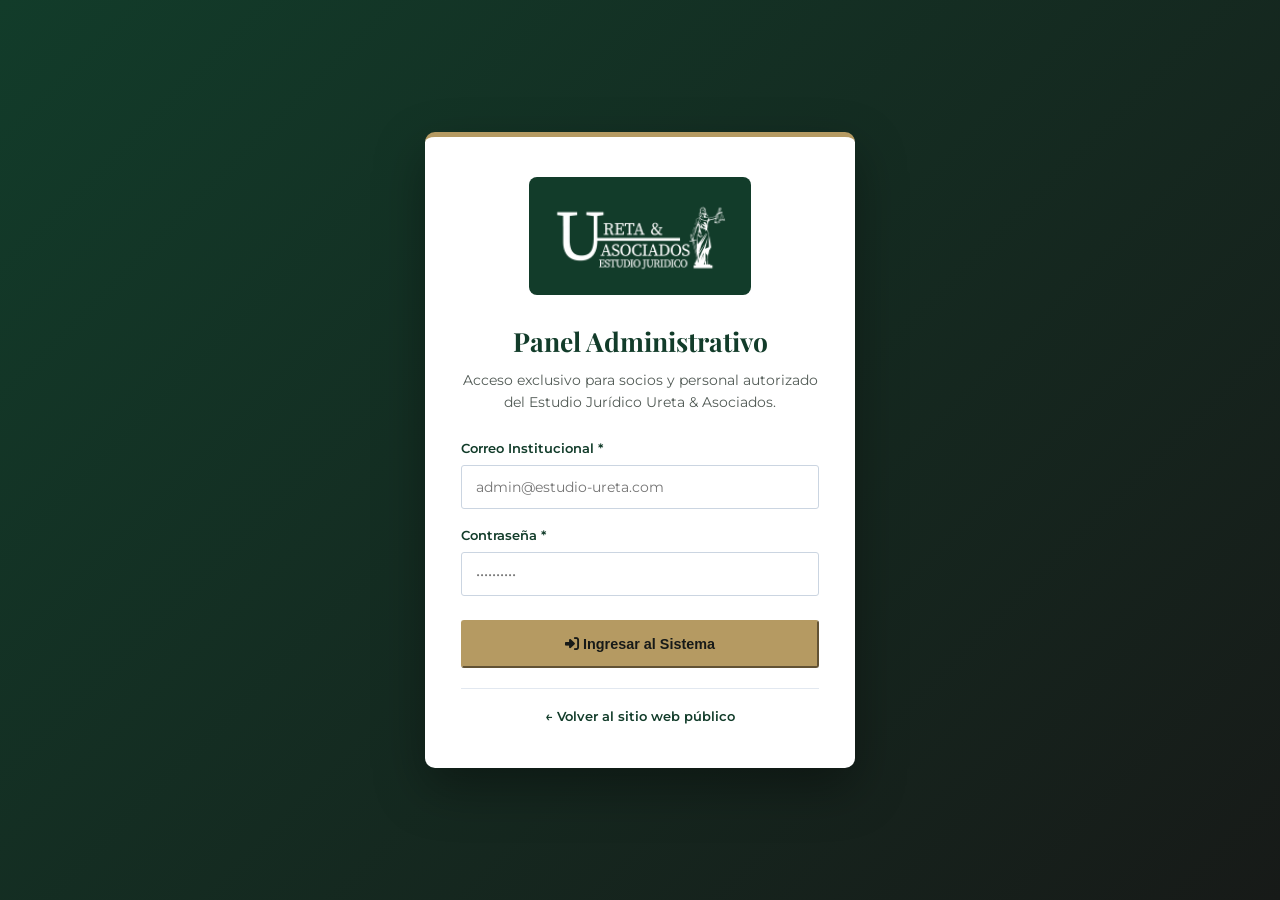
==== commit 1f61a540: "CAMBIOS" ====
--- a/admin.html
+++ b/admin.html
@@ -3,817 +3,1290 @@
 <head>
     <meta charset="UTF-8">
     <meta name="viewport" content="width=device-width, initial-scale=1.0">
-    <title>Panel de Administración | Estudio Jurídico Ureta & Asociados</title>
+    <title>Panel Administrativo | Estudio Jurídico Ureta & Asociados</title>
     <link rel="preconnect" href="https://fonts.googleapis.com">
     <link rel="preconnect" href="https://fonts.gstatic.com" crossorigin>
     <link href="https://fonts.googleapis.com/css2?family=Montserrat:wght@400;500;600;700&family=Playfair+Display:wght@600;700&display=swap" rel="stylesheet">
     <link rel="stylesheet" href="https://cdnjs.cloudflare.com/ajax/libs/font-awesome/6.5.1/css/all.min.css">
     <link rel="stylesheet" href="css/styles.css">
+    <style>
+        /* Estilos exclusivos del Panel Administrativo Ejecutivo */
+        body {
+            background-color: #e6e0db;
+            color: #171a18;
+            font-family: 'Montserrat', sans-serif;
+            margin: 0;
+        }
+
+        /* Pantalla de Login */
+        .admin-login-screen {
+            min-height: 100vh;
+            display: flex;
+            align-items: center;
+            justify-content: center;
+            background: linear-gradient(135deg, #123c2a 0%, #171a18 100%);
+            padding: 20px;
+        }
+
+        .admin-login-box {
+            background: #ffffff;
+            width: 100%;
+            max-width: 430px;
+            padding: 40px 36px;
+            border-radius: 10px;
+            border-top: 5px solid #b59a62;
+            box-shadow: 0 20px 50px rgba(0, 0, 0, 0.35);
+            text-align: center;
+        }
+
+        .admin-login-logo {
+            background: #123c2a;
+            padding: 14px 20px;
+            border-radius: 8px;
+            display: inline-block;
+            margin-bottom: 18px;
+        }
+
+        .admin-login-logo img {
+            height: 48px;
+            width: auto;
+            display: block;
+        }
+
+        .admin-login-box h2 {
+            font-family: 'Playfair Display', serif;
+            color: #123c2a;
+            margin-bottom: 6px;
+            font-size: 1.65rem;
+        }
+
+        .admin-login-box p {
+            color: #525b56;
+            font-size: 0.88rem;
+            margin-bottom: 24px;
+        }
+
+        .admin-login-box .form-group {
+            text-align: left;
+            margin-bottom: 16px;
+        }
+
+        /* Layout Principal del Panel */
+        .admin-app-layout {
+            display: none;
+            grid-template-columns: 270px 1fr;
+            min-height: 100vh;
+        }
+
+        .admin-sidebar {
+            background: linear-gradient(180deg, #123c2a 0%, #171a18 100%);
+            color: #ffffff;
+            display: flex;
+            flex-direction: column;
+            border-right: 2px solid #b59a62;
+        }
+
+        .admin-sidebar-header {
+            padding: 22px 20px;
+            border-bottom: 1px solid rgba(181, 154, 98, 0.25);
+            text-align: center;
+        }
+
+        .admin-sidebar-header img {
+            height: 46px;
+            width: auto;
+            margin: 0 auto 8px;
+            display: block;
+        }
+
+        .admin-sidebar-header span {
+            font-size: 0.74rem;
+            letter-spacing: 1.2px;
+            text-transform: uppercase;
+            color: #b59a62;
+            font-weight: 700;
+        }
+
+        .admin-nav-list {
+            padding: 14px 12px;
+            display: flex;
+            flex-direction: column;
+            gap: 4px;
+            flex: 1;
+        }
+
+        .admin-tab-btn {
+            background: transparent;
+            border: none;
+            color: #e6e0db;
+            text-align: left;
+            padding: 11px 14px;
+            border-radius: 6px;
+            font-family: 'Montserrat', sans-serif;
+            font-size: 0.86rem;
+            font-weight: 500;
+            cursor: pointer;
+            display: flex;
+            align-items: center;
+            gap: 10px;
+            transition: all 0.2s ease;
+        }
+
+        .admin-tab-btn i {
+            width: 18px;
+            text-align: center;
+            color: #b59a62;
+        }
+
+        .admin-tab-btn:hover {
+            background: rgba(181, 154, 98, 0.16);
+            color: #ffffff;
+        }
+
+        .admin-tab-btn.active {
+            background: #b59a62;
+            color: #171a18;
+            font-weight: 700;
+        }
+
+        .admin-tab-btn.active i {
+            color: #171a18;
+        }
+
+        .admin-sidebar-footer {
+            padding: 16px;
+            border-top: 1px solid rgba(255, 255, 255, 0.12);
+            display: flex;
+            flex-direction: column;
+            gap: 8px;
+        }
+
+        /* Área Principal Derecha */
+        .admin-main-area {
+            display: flex;
+            flex-direction: column;
+            background: #e6e0db;
+        }
+
+        .admin-topbar {
+            background: #ffffff;
+            padding: 16px 28px;
+            border-bottom: 1px solid #cbd5e1;
+            display: flex;
+            justify-content: space-between;
+            align-items: center;
+            flex-wrap: wrap;
+            gap: 12px;
+            position: sticky;
+            top: 0;
+            z-index: 50;
+        }
+
+        .admin-topbar h1 {
+            font-family: 'Playfair Display', serif;
+            font-size: 1.45rem;
+            color: #123c2a;
+            margin: 0;
+        }
+
+        .admin-topbar-actions {
+            display: flex;
+            align-items: center;
+            gap: 12px;
+            flex-wrap: wrap;
+        }
+
+        .admin-user-pill {
+            background: #f1f5f9;
+            color: #123c2a;
+            padding: 7px 14px;
+            border-radius: 50px;
+            font-size: 0.82rem;
+            font-weight: 600;
+            border: 1px solid #cbd5e1;
+        }
+
+        .admin-content-body {
+            padding: 28px;
+            max-width: 1320px;
+            width: 100%;
+        }
+
+        .admin-tab-panel {
+            display: none;
+        }
+
+        .admin-tab-panel.active {
+            display: block;
+        }
+
+        /* Tarjetas y KPIs */
+        .kpi-grid {
+            display: grid;
+            grid-template-columns: repeat(auto-fit, minmax(210px, 1fr));
+            gap: 18px;
+            margin-bottom: 26px;
+        }
+
+        .kpi-card {
+            background: #ffffff;
+            padding: 22px 20px;
+            border-radius: 8px;
+            border-left: 5px solid #b59a62;
+            box-shadow: 0 4px 14px rgba(18, 60, 42, 0.06);
+        }
+
+        .kpi-card span {
+            font-size: 0.8rem;
+            color: #525b56;
+            font-weight: 600;
+            text-transform: uppercase;
+            display: block;
+            margin-bottom: 6px;
+        }
+
+        .kpi-card strong {
+            font-size: 1.9rem;
+            color: #123c2a;
+            font-family: 'Playfair Display', serif;
+        }
+
+        .admin-card {
+            background: #ffffff;
+            padding: 26px 28px;
+            border-radius: 8px;
+            border: 1px solid rgba(168, 173, 168, 0.5);
+            box-shadow: 0 6px 18px rgba(18, 60, 42, 0.05);
+            margin-bottom: 24px;
+        }
+
+        .admin-card h3 {
+            font-family: 'Playfair Display', serif;
+            color: #123c2a;
+            font-size: 1.3rem;
+            margin-top: 0;
+            margin-bottom: 18px;
+            padding-bottom: 10px;
+            border-bottom: 1px solid #e2e8f0;
+        }
+
+        /* Tablas */
+        .table-responsive {
+            overflow-x: auto;
+        }
+
+        .admin-table {
+            width: 100%;
+            border-collapse: collapse;
+            font-size: 0.86rem;
+        }
+
+        .admin-table th {
+            background: #123c2a;
+            color: #ffffff;
+            text-align: left;
+            padding: 12px 14px;
+            font-weight: 600;
+        }
+
+        .admin-table td {
+            padding: 12px 14px;
+            border-bottom: 1px solid #e2e8f0;
+            vertical-align: middle;
+        }
+
+        .admin-table tr:hover {
+            background: #f8fafc;
+        }
+
+        .badge-status {
+            display: inline-block;
+            padding: 4px 10px;
+            border-radius: 50px;
+            font-size: 0.75rem;
+            font-weight: 700;
+        }
+
+        .badge-active {
+            background: #dcfce7;
+            color: #166534;
+        }
+
+        .badge-hidden {
+            background: #fee2e2;
+            color: #991b1b;
+        }
+
+        .btn-sm-action {
+            background: #f1f5f9;
+            border: 1px solid #cbd5e1;
+            color: #123c2a;
+            padding: 5px 10px;
+            border-radius: 4px;
+            font-size: 0.78rem;
+            font-weight: 600;
+            cursor: pointer;
+            margin-right: 4px;
+            margin-bottom: 4px;
+        }
+
+        .btn-sm-action:hover {
+            background: #b59a62;
+            color: #171a18;
+            border-color: #b59a62;
+        }
+
+        @media (max-width: 960px) {
+            .admin-app-layout {
+                grid-template-columns: 1fr;
+            }
+            .admin-nav-list {
+                flex-direction: row;
+                flex-wrap: wrap;
+            }
+        }
+    </style>
 </head>
-<body class="admin-body">
-
-    <!-- ==========================================
-         PANTALLA DE ACCESO PRIVADO (LOGIN ADMIN)
-         ========================================== -->
+<body>
+
+    <!-- =========================================================
+         PANTALLA DE INICIO DE SESIÓN PRIVADO
+         ========================================================= -->
     <div class="admin-login-screen" id="adminLoginScreen">
-        <div class="admin-login-card">
-            <div class="logo" style="justify-content: center; margin-bottom: 20px;">
-                <div class="logo-icon">U&A</div>
-                <div class="logo-text">
-                    <span class="logo-title">URETA & ASOCIADOS</span>
-                    <span class="logo-subtitle">PANEL ADMINISTRATIVO</span>
-                </div>
+        <div class="admin-login-box">
+            <div class="admin-login-logo">
+                <img src="img/logo.png" alt="Estudio Jurídico Ureta & Asociados">
             </div>
-            <h3>Acceso Restringido</h3>
-            <p>Ingrese sus credenciales de administrador para gestionar el sitio institucional.</p>
+            <h2>Panel Administrativo</h2>
+            <p>Acceso exclusivo para socios y personal autorizado del Estudio Jurídico Ureta & Asociados.</p>
+
             <form id="formLoginAdmin">
                 <div class="form-group">
-                    <label style="color: #cbd5e1;">Usuario / Correo institucional</label>
-                    <input type="email" id="loginEmail" value="admin@estudio-ureta.com" required>
+                    <label>Correo Institucional *</label>
+                    <input type="email" id="loginEmail" placeholder="admin@estudio-ureta.com" required>
                 </div>
                 <div class="form-group">
-                    <label style="color: #cbd5e1;">Contraseña</label>
-                    <input type="password" id="loginPass" value="Ureta2026*" required>
+                    <label>Contraseña *</label>
+                    <input type="password" id="loginPass" placeholder="••••••••••" required>
                 </div>
-                <p id="loginError" style="color: #f87171; font-size: 0.82rem; display: none; margin-bottom: 10px;">
+                <button type="submit" class="btn btn-gold" style="width: 100%; justify-content: center; margin-top: 8px;">
+                    <i class="fa-solid fa-right-to-bracket"></i> Ingresar al Sistema
+                </button>
+                <p id="loginError" style="display: none; color: #dc2626; font-weight: 600; margin-top: 14px; font-size: 0.84rem;">
                     Credenciales incorrectas. Verifique su correo y contraseña.
                 </p>
-                <button type="submit" class="btn btn-gold" style="width: 100%;">
-                    <i class="fa-solid fa-right-to-bracket"></i> Ingresar al Panel
-                </button>
-                <a href="index.html" style="display:block; text-align:center; margin-top:16px; color:#94a3b8; font-size:0.84rem;">
+            </form>
+
+            <div style="margin-top: 20px; border-top: 1px solid #e2e8f0; padding-top: 14px;">
+                <a href="index.html" style="color: #123c2a; font-size: 0.84rem; font-weight: 600; text-decoration: none;">
                     ← Volver al sitio web público
                 </a>
-            </form>
+            </div>
         </div>
     </div>
 
-    <!-- ==========================================
-         ESTRUCTURA DEL PANEL DE ADMINISTRACIÓN
-         ========================================== -->
-    <div class="admin-layout" id="adminAppLayout" style="display: none;">
+    <!-- =========================================================
+         INTERFAZ PRINCIPAL DEL PANEL ADMINISTRATIVO (12 MÓDULOS)
+         ========================================================= -->
+    <div class="admin-app-layout" id="adminAppLayout">
         
-        <!-- Menú Lateral Izquierdo (Sidebar) -->
+        <!-- Barra Lateral de Navegación -->
         <aside class="admin-sidebar">
-            <div class="admin-brand">
-                <div class="logo-icon">U&A</div>
-                <div>
-                    <h4>URETA & ASOCIADOS</h4>
-                    <span>CMS Jurídico • Supabase</span>
-                </div>
+            <div class="admin-sidebar-header">
+                <img src="img/logo.png" alt="Estudio Jurídico Ureta & Asociados">
+                <span>Sistema de Gestión Web</span>
             </div>
 
-            <ul class="admin-nav">
-                <li><button class="admin-tab-btn active" data-tab="tab-dashboard"><i class="fa-solid fa-chart-pie"></i> Dashboard General</button></li>
-                <li><button class="admin-tab-btn" data-tab="tab-portadas"><i class="fa-solid fa-images"></i> 1. Gestión de Portada</button></li>
-                <li><button class="admin-tab-btn" data-tab="tab-areas"><i class="fa-solid fa-scale-balanced"></i> 2. Nuestras Áreas (13)</button></li>
-                <li><button class="admin-tab-btn" data-tab="tab-staff"><i class="fa-solid fa-user-tie"></i> 3. Gestión de Abogados</button></li>
-                <li><button class="admin-tab-btn" data-tab="tab-blog"><i class="fa-solid fa-newspaper"></i> 4. Gestión del Blog</button></li>
-                <li><button class="admin-tab-btn" data-tab="tab-testimonios"><i class="fa-solid fa-comments"></i> 5. Testimonios y Comentarios</button></li>
-                <li><button class="admin-tab-btn" data-tab="tab-contactos"><i class="fa-solid fa-envelope-open-text"></i> 6. Consultas Recibidas</button></li>
-                <li><button class="admin-tab-btn" data-tab="tab-postulaciones"><i class="fa-solid fa-file-pdf"></i> 7. Postulaciones y CVs</button></li>
-                <li><button class="admin-tab-btn" data-tab="tab-vacantes"><i class="fa-solid fa-briefcase"></i> 8. Gestión de Vacantes</button></li>
-                <li><button class="admin-tab-btn" data-tab="tab-config"><i class="fa-solid fa-sliders"></i> 9. Configuración y Nosotros</button></li>
-                <li><button class="admin-tab-btn" data-tab="tab-usuarios"><i class="fa-solid fa-users-gear"></i> 10. Usuarios Admin</button></li>
-            </ul>
+            <nav class="admin-nav-list">
+                <button class="admin-tab-btn active" data-tab="tabDashboard"><i class="fa-solid fa-chart-line"></i> Resumen (KPIs)</button>
+                <button class="admin-tab-btn" data-tab="tabPortadas"><i class="fa-solid fa-images"></i> 1. Portadas (Hero)</button>
+                <button class="admin-tab-btn" data-tab="tabAreas"><i class="fa-solid fa-scale-balanced"></i> 2. Áreas Legales (9)</button>
+                <button class="admin-tab-btn" data-tab="tabStaff"><i class="fa-solid fa-user-tie"></i> 3. Nuestro Staff</button>
+                <button class="admin-tab-btn" data-tab="tabBlog"><i class="fa-solid fa-newspaper"></i> 4. Artículos Jurídicos</button>
+                <button class="admin-tab-btn" data-tab="tabEventos"><i class="fa-solid fa-calendar-days"></i> 5. Eventos Académicos</button>
+                <button class="admin-tab-btn" data-tab="tabHistorias"><i class="fa-solid fa-user-graduate"></i> 6. De Practicante a Abogado</button>
+                <button class="admin-tab-btn" data-tab="tabTestimonios"><i class="fa-solid fa-comments"></i> 7. Testimonios y Comentarios</button>
+                <button class="admin-tab-btn" data-tab="tabContactos"><i class="fa-solid fa-envelope-open-text"></i> 8. Consultas Recibidas</button>
+                <button class="admin-tab-btn" data-tab="tabPostulaciones"><i class="fa-solid fa-file-pdf"></i> 9. Postulaciones y CVs</button>
+                <button class="admin-tab-btn" data-tab="tabVacantes"><i class="fa-solid fa-briefcase"></i> 10. Convocatorias Prácticas</button>
+                <button class="admin-tab-btn" data-tab="tabConfig"><i class="fa-solid fa-gear"></i> 11. Configuración y Nosotros</button>
+                <button class="admin-tab-btn" data-tab="tabUsuarios"><i class="fa-solid fa-users-gear"></i> 12. Usuarios Admin</button>
+            </nav>
 
             <div class="admin-sidebar-footer">
-                <a href="index.html" class="btn btn-gold" style="width:100%; text-align:center; padding:10px;">
-                    <i class="fa-solid fa-globe"></i> Ver Sitio Público
+                <a href="index.html" target="_blank" class="btn btn-gold" style="justify-content: center; font-size: 0.82rem; padding: 9px;">
+                    <i class="fa-solid fa-arrow-up-right-from-square"></i> Ver Web en Vivo
                 </a>
-                <button id="btnCerrarSesion" class="btn-logout">
-                    <i class="fa-solid fa-power-off"></i> Cerrar sesión
+                <button id="btnCerrarSesion" class="btn btn-primary-dark" style="justify-content: center; font-size: 0.82rem; padding: 9px; border-color: rgba(255,255,255,0.25) !important;">
+                    <i class="fa-solid fa-power-off"></i> Cerrar Sesión
                 </button>
             </div>
         </aside>
 
-        <!-- Área de Contenido Principal -->
-        <main class="admin-main">
-            
-            <!-- Encabezado Superior del Admin -->
+        <!-- Contenido Principal -->
+        <main class="admin-main-area">
             <header class="admin-topbar">
-                <div>
-                    <h2 id="adminSeccionTitulo">Dashboard de Indicadores</h2>
-                    <span>Conectado en tiempo real con la Base de Datos en Supabase</span>
-                </div>
-                <div class="admin-user-badge" id="adminNombreUsuario">
-                    <i class="fa-solid fa-user-shield"></i> Administrador General
+                <h1 id="adminSeccionTitulo">Resumen (KPIs)</h1>
+                <div class="admin-topbar-actions">
+                    <span class="admin-user-pill" id="adminNombreUsuario"><i class="fa-solid fa-user-shield"></i> Administrador Principal</span>
+                    <button id="btnResetDatabase" class="btn btn-primary-dark" style="padding: 8px 14px; font-size: 0.8rem;">
+                        <i class="fa-solid fa-rotate"></i> Sincronizar Supabase
+                    </button>
                 </div>
             </header>
 
-            <!-- ==========================================
-                 MÓDULO 0: DASHBOARD DE INDICADORES
-                 ========================================== -->
-            <section class="admin-tab-panel active" id="tab-dashboard">
-                <div class="kpi-grid">
-                    <div class="kpi-card">
-                        <i class="fa-solid fa-scale-balanced"></i>
-                        <div>
-                            <h3 id="kpiTotalAreas">13</h3>
-                            <span>Total Áreas Legales</span>
-                        </div>
-                    </div>
-                    <div class="kpi-card">
-                        <i class="fa-solid fa-user-tie"></i>
-                        <div>
-                            <h3 id="kpiTotalAbogados">0</h3>
-                            <span>Total Abogados</span>
-                        </div>
-                    </div>
-                    <div class="kpi-card">
-                        <i class="fa-solid fa-newspaper"></i>
-                        <div>
-                            <h3 id="kpiTotalBlog">0</h3>
-                            <span>Publicaciones Publicadas</span>
-                        </div>
-                    </div>
-                    <div class="kpi-card highlight">
-                        <i class="fa-solid fa-comments"></i>
-                        <div>
-                            <h3 id="kpiComentariosPendientes">0</h3>
-                            <span>Comentarios / Testimonios Pendientes</span>
-                        </div>
-                    </div>
-                    <div class="kpi-card highlight">
-                        <i class="fa-solid fa-envelope"></i>
-                        <div>
-                            <h3 id="kpiTotalContactos">0</h3>
-                            <span>Consultas Recibidas</span>
-                        </div>
-                    </div>
-                    <div class="kpi-card highlight">
-                        <i class="fa-solid fa-file-pdf"></i>
-                        <div>
-                            <h3 id="kpiTotalPostulaciones">0</h3>
+            <div class="admin-content-body">
+
+                <!-- =====================================
+                     PANEL 0: DASHBOARD KPIs
+                     ===================================== -->
+                <section class="admin-tab-panel active" id="tabDashboard">
+                    <div class="kpi-grid">
+                        <div class="kpi-card">
+                            <span>Especialidades Activas</span>
+                            <strong id="kpiTotalAreas">9</strong>
+                        </div>
+                        <div class="kpi-card">
+                            <span>Abogados en Staff</span>
+                            <strong id="kpiTotalAbogados">0</strong>
+                        </div>
+                        <div class="kpi-card">
+                            <span>Artículos Publicados</span>
+                            <strong id="kpiTotalBlog">0</strong>
+                        </div>
+                        <div class="kpi-card">
+                            <span>Consultas Legales</span>
+                            <strong id="kpiTotalContactos">0</strong>
+                        </div>
+                        <div class="kpi-card">
                             <span>Postulaciones (CVs)</span>
-                        </div>
-                    </div>
-                    <div class="kpi-card">
-                        <i class="fa-solid fa-briefcase"></i>
-                        <div>
-                            <h3 id="kpiTotalVacantes">0</h3>
-                            <span>Vacantes Activas</span>
-                        </div>
-                    </div>
-                </div>
-
-                <div class="admin-panel-box">
-                    <div style="display:flex; justify-content:space-between; align-items:center; flex-wrap:wrap; gap:12px;">
-                        <div>
-                            <h3>Sincronizar Datos desde Supabase</h3>
-                            <p style="font-size:0.86rem; color:var(--gris-texto);">Recarga todas las vistas y procedimientos almacenados desde el servidor de Supabase.</p>
-                        </div>
-                        <button id="btnResetDatabase" class="btn btn-primary-dark">
-                            <i class="fa-solid fa-rotate"></i> Sincronizar con Base de Datos
-                        </button>
-                    </div>
-                </div>
-            </section>
-
-            <!-- ==========================================
-                 MÓDULO 1: GESTIÓN DE PORTADAS (HERO SLIDER)
-                 ========================================== -->
-            <section class="admin-tab-panel" id="tab-portadas">
-                <div class="admin-panel-box">
-                    <h3 id="tituloFormPortada">Registrar / Editar Portada Principal (Hero)</h3>
-                    <form id="formPortada" class="admin-form-grid">
-                        <input type="hidden" id="portadaIdEdit">
-                        <div>
-                            <label class="admin-label">Título principal de la portada *</label>
-                            <input type="text" id="portadaTitulo" placeholder="Ej. Solidez jurídica, prestigio y excelencia profesional" required>
-                        </div>
-                        <div>
-                            <label class="admin-label">Frase superior / Insignia *</label>
-                            <input type="text" id="portadaSubtitulo" placeholder="Ej. ESTUDIO JURÍDICO URETA & ASOCIADOS" required>
-                        </div>
-                        <div style="grid-column: 1 / -1;">
-                            <label class="admin-label">Descripción breve *</label>
-                            <textarea id="portadaDescripcion" rows="2" placeholder="Descripción que acompaña el banner principal..." required></textarea>
-                        </div>
-                        <div>
-                            <label class="admin-label">URL de Imagen de Fondo *</label>
-                            <input type="url" id="portadaImagenUrl" placeholder="https://..." required>
-                        </div>
-                        <div>
-                            <label class="admin-label">Subir Imagen desde tu PC (Opcional - se sube a Supabase)</label>
-                            <input type="file" id="portadaArchivoImg" accept="image/*">
-                        </div>
-                        <div>
-                            <label class="admin-label">Texto Botón 1</label>
-                            <input type="text" id="portadaBtn1Texto" value="Conoce nuestros servicios">
-                        </div>
-                        <div>
-                            <label class="admin-label">Enlace Botón 1</label>
-                            <input type="text" id="portadaBtn1Url" value="areas.html">
-                        </div>
-                        <div>
-                            <label class="admin-label">Texto Botón 2</label>
-                            <input type="text" id="portadaBtn2Texto" value="Solicita una asesoría">
-                        </div>
-                        <div>
-                            <label class="admin-label">Orden de aparición</label>
-                            <input type="number" id="portadaOrden" value="1" min="1">
-                        </div>
-                        <div style="grid-column: 1 / -1; display:flex; gap:10px;">
-                            <button type="submit" class="btn btn-gold" id="btnGuardarPortada">
-                                <i class="fa-solid fa-floppy-disk"></i> Guardar Portada
-                            </button>
-                            <button type="button" class="btn btn-primary-dark" id="btnCancelarPortada" style="display:none;">
-                                Cancelar Edición
-                            </button>
-                        </div>
-                    </form>
-                </div>
-
-                <div class="admin-panel-box">
-                    <h3>Portadas Registradas (Editar / Activar / Eliminar)</h3>
-                    <div class="table-responsive">
-                        <table class="admin-table">
-                            <thead>
-                                <tr>
-                                    <th>Orden</th>
-                                    <th>Vista Previa</th>
-                                    <th>Título y Subtítulo</th>
-                                    <th>Estado</th>
-                                    <th>Acciones</th>
-                                </tr>
-                            </thead>
-                            <tbody id="tablaAdminPortadas"></tbody>
-                        </table>
-                    </div>
-                </div>
-            </section>
-
-            <!-- ==========================================
-                 MÓDULO 2: GESTIÓN DE LAS 13 ÁREAS LEGALES
-                 ========================================== -->
-            <section class="admin-tab-panel" id="tab-areas">
-                <div class="admin-panel-box">
-                    <h3 id="tituloFormArea">Registrar / Editar Especialidad Jurídica</h3>
-                    <form id="formNuevaArea" class="admin-form-grid">
-                        <input type="hidden" id="areaIdEdit">
-                        <div>
-                            <label class="admin-label">Nombre de la especialidad *</label>
-                            <input type="text" id="areaNuevoNombre" placeholder="Ej. Derecho Corporativo" required>
-                        </div>
-                        <div>
-                            <label class="admin-label">Clase de Icono (Font Awesome)</label>
-                            <input type="text" id="areaNuevoIcono" value="fa-solid fa-scale-balanced" placeholder="fa-solid fa-scale-balanced">
-                        </div>
-                        <div>
-                            <label class="admin-label">URL de Imagen Representativa *</label>
-                            <input type="url" id="areaNuevaImg" placeholder="https://..." required>
-                        </div>
-                        <div>
-                            <label class="admin-label">Subir Imagen desde PC (Opcional)</label>
-                            <input type="file" id="areaArchivoImg" accept="image/*">
-                        </div>
-                        <div style="grid-column: 1 / -1;">
-                            <label class="admin-label">Resumen breve para tarjeta *</label>
-                            <input type="text" id="areaNuevoResumen" placeholder="Resumen corto para el catálogo de especialidades *" required>
-                        </div>
-                        <div style="grid-column: 1 / -1;">
-                            <label class="admin-label">Descripción completa del servicio *</label>
-                            <textarea id="areaNuevaDesc" rows="3" placeholder="Explicación detallada de la especialidad..." required></textarea>
-                        </div>
-                        <div>
-                            <label class="admin-label">Principales servicios ofrecidos (Uno por línea) *</label>
-                            <textarea id="areaNuevosServicios" rows="4" placeholder="Constitución de sociedades
-Gobierno corporativo
-Contratos mercantiles" required></textarea>
-                        </div>
-                        <div>
-                            <label class="admin-label">Situaciones en que brindamos asesoría (Una por línea) *</label>
-                            <textarea id="areaNuevasSituaciones" rows="4" placeholder="Creación de nuevas empresas
-Acuerdos entre socios" required></textarea>
-                        </div>
-                        <div style="grid-column: 1 / -1; display:flex; gap:10px;">
-                            <button type="submit" class="btn btn-gold" id="btnGuardarArea">
-                                <i class="fa-solid fa-floppy-disk"></i> Guardar Especialidad
-                            </button>
-                            <button type="button" class="btn btn-primary-dark" id="btnCancelarArea" style="display:none;">
-                                Cancelar Edición
-                            </button>
-                        </div>
-                    </form>
-                </div>
-
-                <div class="admin-panel-box">
-                    <h3>Especialidades Registradas (Editar / Activar / Ocultar / Eliminar)</h3>
-                    <div class="table-responsive">
-                        <table class="admin-table">
-                            <thead>
-                                <tr>
-                                    <th>Especialidad</th>
-                                    <th>Resumen</th>
-                                    <th>Estado</th>
-                                    <th>Acciones</th>
-                                </tr>
-                            </thead>
-                            <tbody id="tablaAdminAreas"></tbody>
-                        </table>
-                    </div>
-                </div>
-            </section>
-
-            <!-- ==========================================
-                 MÓDULO 3: GESTIÓN DE ABOGADOS (STAFF)
-                 ========================================== -->
-            <section class="admin-tab-panel" id="tab-staff">
-                <div class="admin-panel-box">
-                    <h3 id="tituloFormStaff">Registrar / Editar Abogado del Staff</h3>
-                    <form id="formNuevoAbogado" class="admin-form-grid">
-                        <input type="hidden" id="abIdEdit">
-                        <div>
-                            <label class="admin-label">Nombre completo del Abogado(a) *</label>
-                            <input type="text" id="abNombre" placeholder="Ej. Peter Hans Ureta Escobedo" required>
-                        </div>
-                        <div>
-                            <label class="admin-label">Cargo en el Estudio *</label>
-                            <input type="text" id="abCargo" placeholder="Ej. Socio Fundador / Abogado Asociado" required>
-                        </div>
-                        <div>
-                            <label class="admin-label">N.° de Colegiatura *</label>
-                            <input type="text" id="abColegiatura" placeholder="Ej. CAA Oficial" required>
-                        </div>
-                        <div>
-                            <label class="admin-label">Correo profesional</label>
-                            <input type="email" id="abCorreo" value="contacto@estudio-ureta.com">
-                        </div>
-                        <div>
-                            <label class="admin-label">URL de Fotografía Profesional *</label>
-                            <input type="url" id="abFoto" placeholder="https://..." required>
-                        </div>
-                        <div>
-                            <label class="admin-label">Subir Fotografía desde PC (Opcional)</label>
-                            <input type="file" id="abArchivoFoto" accept="image/*">
-                        </div>
-                        <div style="grid-column: 1 / -1;">
-                            <label class="admin-label">Especialidades asignadas (Separadas por coma) *</label>
-                            <input type="text" id="abEspecialidades" placeholder="Ej. Derecho Corporativo, Derecho Civil, Área Arbitral" required>
-                        </div>
-                        <div>
-                            <label class="admin-label">Formación Académica *</label>
-                            <textarea id="abFormacion" rows="2" placeholder="Universidad, grados y maestrías..." required></textarea>
-                        </div>
-                        <div>
-                            <label class="admin-label">Experiencia Profesional *</label>
-                            <textarea id="abExperiencia" rows="2" placeholder="Trayectoria y patrocinio legal..." required></textarea>
-                        </div>
-                        <div>
-                            <label class="admin-label">Cursos y Especializaciones</label>
-                            <textarea id="abCursos" rows="2" placeholder="Diplomados y cursos de especialización..."></textarea>
-                        </div>
-                        <div>
-                            <label class="admin-label">Biografía / Reseña</label>
-                            <textarea id="abBiografia" rows="2" placeholder="Perfil institucional del abogado..."></textarea>
-                        </div>
-                        <div style="grid-column: 1 / -1; display:flex; gap:10px;">
-                            <button type="submit" class="btn btn-gold" id="btnGuardarAbogado">
-                                <i class="fa-solid fa-user-check"></i> Guardar Perfil de Abogado
-                            </button>
-                            <button type="button" class="btn btn-primary-dark" id="btnCancelarAbogado" style="display:none;">
-                                Cancelar Edición
-                            </button>
-                        </div>
-                    </form>
-                </div>
-
-                <div class="admin-panel-box">
-                    <h3>Directorio Actual de Abogados (Editar / Ocultar / Eliminar)</h3>
-                    <div class="table-responsive">
-                        <table class="admin-table">
-                            <thead>
-                                <tr>
-                                    <th>Nombre Completo</th>
-                                    <th>Cargo y Colegiatura</th>
-                                    <th>Especialidades</th>
-                                    <th>Estado</th>
-                                    <th>Acciones</th>
-                                </tr>
-                            </thead>
-                            <tbody id="tablaAdminStaff"></tbody>
-                        </table>
-                    </div>
-                </div>
-            </section>
-
-            <!-- ==========================================
-                 MÓDULO 4: GESTIÓN DEL BLOG / ACTUALIDAD JURÍDICA
-                 ========================================== -->
-            <section class="admin-tab-panel" id="tab-blog">
-                <div class="admin-panel-box">
-                    <h3 id="tituloFormBlog">Crear / Editar Publicación del Blog</h3>
-                    <form id="formNuevoBlog" class="admin-form-grid">
-                        <input type="hidden" id="blogIdEdit">
-                        <div>
-                            <label class="admin-label">Título de la publicación *</label>
-                            <input type="text" id="blogTitulo" placeholder="Título del artículo, análisis o noticia" required>
-                        </div>
-                        <div>
-                            <label class="admin-label">Autor *</label>
-                            <input type="text" id="blogAutor" placeholder="Ej. Peter Hans Ureta Escobedo" required>
-                        </div>
-                        <div>
-                            <label class="admin-label">Categoría Jurídica *</label>
-                            <select id="blogCategoria" required>
-                                <option value="Opinión jurídica">Opinión jurídica</option>
-                                <option value="Actualidad jurídica">Actualidad jurídica</option>
-                                <option value="Derecho Corporativo">Derecho Corporativo</option>
-                                <option value="Derecho Civil">Derecho Civil</option>
-                                <option value="Derecho Penal">Derecho Penal</option>
-                                <option value="Derecho Laboral">Derecho Laboral</option>
-                                <option value="Derecho Administrativo">Derecho Administrativo</option>
-                                <option value="Noticias institucionales">Noticias institucionales</option>
-                            </select>
-                        </div>
-                        <div>
-                            <label class="admin-label">Tipo de Publicación *</label>
-                            <select id="blogTipo" required>
-                                <option value="ArticuloPropio">1. Artículo propio del Estudio</option>
-                                <option value="AnalisisJuridico">2. Análisis jurídico / Sentencia</option>
-                                <option value="NoticiaExterna">3. Noticia jurídica externa</option>
-                            </select>
-                        </div>
-                        <div>
-                            <label class="admin-label">URL de Imagen Principal *</label>
-                            <input type="url" id="blogImagen" placeholder="https://..." required>
-                        </div>
-                        <div>
-                            <label class="admin-label">Subir Imagen desde PC (Opcional)</label>
-                            <input type="file" id="blogArchivoImg" accept="image/*">
-                        </div>
-                        <div>
-                            <label class="admin-label">Nombre del Medio / Fuente Externa (Opcional)</label>
-                            <input type="text" id="blogFuenteNombre" placeholder="Ej. Diario Oficial El Peruano">
-                        </div>
-                        <div>
-                            <label class="admin-label">URL Original de Noticia Externa (Opcional)</label>
-                            <input type="url" id="blogFuenteUrl" placeholder="https://...">
-                        </div>
-                        <div>
-                            <label class="admin-label">Estado de Publicación</label>
-                            <select id="blogEstado">
-                                <option value="Publicado">Publicado</option>
-                                <option value="Borrador">Borrador</option>
-                                <option value="Archivado">Archivado</option>
-                            </select>
-                        </div>
-                        <div style="display:flex; align-items:center; gap:8px; padding-top:24px;">
-                            <input type="checkbox" id="blogDestacado" style="width:auto;">
-                            <label for="blogDestacado" style="font-size:0.86rem; font-weight:600;">Destacar en la portada del Blog</label>
-                        </div>
-                        <div style="grid-column: 1 / -1;">
-                            <label class="admin-label">Subtítulo o Resumen Ejecutivo *</label>
-                            <input type="text" id="blogSubtitulo" placeholder="Breve introducción del artículo *" required>
-                        </div>
-                        <div style="grid-column: 1 / -1;">
-                            <label class="admin-label">Contenido completo del artículo (admite párrafos y subtítulos) *</label>
-                            <textarea id="blogContenido" rows="5" placeholder="Redacte aquí el contenido completo de la publicación..." required></textarea>
-                        </div>
-                        <div style="grid-column: 1 / -1; display:flex; gap:10px;">
-                            <button type="submit" class="btn btn-gold" id="btnGuardarBlog">
-                                <i class="fa-solid fa-feather"></i> Guardar Publicación
-                            </button>
-                            <button type="button" class="btn btn-primary-dark" id="btnCancelarBlog" style="display:none;">
-                                Cancelar Edición
-                            </button>
-                        </div>
-                    </form>
-                </div>
-
-                <div class="admin-panel-box">
-                    <h3>Publicaciones del Blog (Editar / Publicar / Archivar / Eliminar)</h3>
-                    <div class="table-responsive">
-                        <table class="admin-table">
-                            <thead>
-                                <tr>
-                                    <th>Título</th>
-                                    <th>Categoría / Tipo</th>
-                                    <th>Autor</th>
-                                    <th>Estado</th>
-                                    <th>Acciones</th>
-                                </tr>
-                            </thead>
-                            <tbody id="tablaAdminBlog"></tbody>
-                        </table>
-                    </div>
-                </div>
-            </section>
-
-            <!-- ==========================================
-                 MÓDULO 5: TESTIMONIOS DE CLIENTES Y COMENTARIOS DEL BLOG
-                 ========================================== -->
-            <section class="admin-tab-panel" id="tab-testimonios">
-                <div class="admin-panel-box">
-                    <h3 id="tituloFormTestimonio">Registrar / Editar Testimonio de Cliente</h3>
-                    <form id="formTestimonio" class="admin-form-grid">
-                        <input type="hidden" id="testimonioIdEdit">
-                        <div>
-                            <label class="admin-label">Nombre o Iniciales Autorizadas del Cliente *</label>
-                            <input type="text" id="testCliente" placeholder="Ej. J. R. M." required>
-                        </div>
-                        <div>
-                            <label class="admin-label">Tipo de Cliente o Cargo *</label>
-                            <input type="text" id="testCargo" value="Cliente Corporativo" required>
-                        </div>
-                        <div>
-                            <label class="admin-label">Estado de Aprobación</label>
-                            <select id="testEstado">
-                                <option value="Aprobado">Aprobado (Visible)</option>
-                                <option value="Pendiente">Pendiente de revisión</option>
-                                <option value="Rechazado">Rechazado</option>
-                            </select>
-                        </div>
-                        <div style="display:flex; align-items:center; gap:8px; padding-top:24px;">
-                            <input type="checkbox" id="testDestacado" checked style="width:auto;">
-                            <label for="testDestacado" style="font-size:0.86rem; font-weight:600;">Destacar en Página de Inicio</label>
-                        </div>
-                        <div style="grid-column: 1 / -1;">
-                            <label class="admin-label">Comentario / Testimonio *</label>
-                            <textarea id="testComentario" rows="2" placeholder="Testimonio sobre la atención recibida..." required></textarea>
-                        </div>
-                        <div style="grid-column: 1 / -1; display:flex; gap:10px;">
-                            <button type="submit" class="btn btn-gold" id="btnGuardarTestimonio">
-                                <i class="fa-solid fa-comment-medical"></i> Guardar Testimonio
-                            </button>
-                            <button type="button" class="btn btn-primary-dark" id="btnCancelarTestimonio" style="display:none;">
-                                Cancelar Edición
-                            </button>
-                        </div>
-                    </form>
-                </div>
-
-                <div class="admin-panel-box">
-                    <h3>Testimonios de Clientes (Editar / Aprobar / Rechazar / Eliminar)</h3>
-                    <div class="table-responsive">
-                        <table class="admin-table">
-                            <thead>
-                                <tr>
-                                    <th>Cliente</th>
-                                    <th>Comentario</th>
-                                    <th>Estado</th>
-                                    <th>Acciones</th>
-                                </tr>
-                            </thead>
-                            <tbody id="tablaAdminTestimonios"></tbody>
-                        </table>
-                    </div>
-                </div>
-
-                <div class="admin-panel-box">
-                    <h3>Moderación de Comentarios dejados en Artículos del Blog</h3>
-                    <div class="table-responsive">
-                        <table class="admin-table">
-                            <thead>
-                                <tr>
-                                    <th>Fecha</th>
-                                    <th>Artículo</th>
-                                    <th>Visitante</th>
-                                    <th>Comentario</th>
-                                    <th>Estado</th>
-                                    <th>Acciones</th>
-                                </tr>
-                            </thead>
-                            <tbody id="tablaAdminComentariosBlog"></tbody>
-                        </table>
-                    </div>
-                </div>
-            </section>
-
-            <!-- ==========================================
-                 MÓDULO 6: GESTIÓN DE CONSULTAS DE CONTACTO
-                 ========================================== -->
-            <section class="admin-tab-panel" id="tab-contactos">
-                <div class="admin-panel-box">
-                    <h3>Solicitudes de Asesoría Recibidas (Bandeja Confidencial)</h3>
-                    <p style="font-size: 0.85rem; color: var(--gris-texto); margin-bottom: 16px;">
-                        Gestione el estado de cada consulta recibida y registre observaciones internas de seguimiento.
-                    </p>
-                    <div class="table-responsive">
-                        <table class="admin-table">
-                            <thead>
-                                <tr>
-                                    <th>Fecha</th>
-                                    <th>Remitente / Empresa</th>
-                                    <th>Área / Asunto</th>
-                                    <th>Consulta y Notas Internas</th>
-                                    <th>Estado</th>
-                                    <th>Acciones</th>
-                                </tr>
-                            </thead>
-                            <tbody id="tablaAdminContactos"></tbody>
-                        </table>
-                    </div>
-                </div>
-            </section>
-
-            <!-- ==========================================
-                 MÓDULO 7: GESTIÓN DE POSTULACIONES Y CVs
-                 ========================================== -->
-            <section class="admin-tab-panel" id="tab-postulaciones">
-                <div class="admin-panel-box">
-                    <h3>Postulaciones y Currículums Recibidos (PDF en Supabase Storage)</h3>
-                    <div class="table-responsive">
-                        <table class="admin-table">
-                            <thead>
-                                <tr>
-                                    <th>Fecha</th>
-                                    <th>Postulante / DNI</th>
-                                    <th>Puesto / Modalidad</th>
-                                    <th>Profesión y Experiencia</th>
-                                    <th>Archivo CV (PDF)</th>
-                                    <th>Estado de Selección</th>
-                                    <th>Acciones</th>
-                                </tr>
-                            </thead>
-                            <tbody id="tablaAdminPostulaciones"></tbody>
-                        </table>
-                    </div>
-                </div>
-            </section>
-
-            <!-- ==========================================
-                 MÓDULO 8: GESTIÓN DE VACANTES LABORALES
-                 ========================================== -->
-            <section class="admin-tab-panel" id="tab-vacantes">
-                <div class="admin-panel-box">
-                    <h3 id="tituloFormVacante">Publicar / Editar Oportunidad Laboral</h3>
-                    <form id="formNuevaVacante" class="admin-form-grid">
-                        <input type="hidden" id="vacIdEdit">
-                        <div>
-                            <label class="admin-label">Nombre del Puesto *</label>
-                            <input type="text" id="vacPuesto" placeholder="Ej. Abogado(a) Asociado(a) en Derecho Civil" required>
-                        </div>
-                        <div>
-                            <label class="admin-label">Área Legal *</label>
-                            <input type="text" id="vacArea" placeholder="Ej. Derecho Civil" required>
-                        </div>
-                        <div>
-                            <label class="admin-label">Modalidad *</label>
-                            <input type="text" id="vacModalidad" value="Presencial (Yanahuara - Arequipa)" required>
-                        </div>
-                        <div>
-                            <label class="admin-label">Fecha Límite de Postulación *</label>
-                            <input type="date" id="vacFechaLimite" required>
-                        </div>
-                        <div style="grid-column: 1 / -1;">
-                            <label class="admin-label">Descripción de la Convocatoria *</label>
-                            <textarea id="vacDescripcion" rows="2" placeholder="Perfil y funciones del puesto..." required></textarea>
-                        </div>
-                        <div style="grid-column: 1 / -1;">
-                            <label class="admin-label">Requisitos del Puesto (Uno por línea) *</label>
-                            <textarea id="vacRequisitos" rows="3" placeholder="Título profesional de Abogado y colegiatura habilitada
-Experiencia mínima de 2 años en litigios" required></textarea>
-                        </div>
-                        <div style="grid-column: 1 / -1; display:flex; gap:10px;">
-                            <button type="submit" class="btn btn-gold" id="btnGuardarVacante">
-                                <i class="fa-solid fa-floppy-disk"></i> Guardar Convocatoria
-                            </button>
-                            <button type="button" class="btn btn-primary-dark" id="btnCancelarVacante" style="display:none;">
-                                Cancelar Edición
-                            </button>
-                        </div>
-                    </form>
-                </div>
-
-                <div class="admin-panel-box">
-                    <h3>Convocatorias Laborales (Editar / Cerrar / Eliminar)</h3>
-                    <div class="table-responsive">
-                        <table class="admin-table">
-                            <thead>
-                                <tr>
-                                    <th>Puesto</th>
-                                    <th>Área</th>
-                                    <th>Modalidad</th>
-                                    <th>Cierre</th>
-                                    <th>Estado</th>
-                                    <th>Acciones</th>
-                                </tr>
-                            </thead>
-                            <tbody id="tablaAdminVacantes"></tbody>
-                        </table>
-                    </div>
-                </div>
-            </section>
-
-            <!-- ==========================================
-                 MÓDULO 9: CONFIGURACIÓN GENERAL Y NOSOTROS
-                 ========================================== -->
-            <section class="admin-tab-panel" id="tab-config">
-                <div class="admin-panel-box">
-                    <h3>Configuración General del Sitio e Información Institucional (Nosotros)</h3>
-                    <form id="formConfigGeneral" class="admin-form-grid">
-                        <div>
-                            <label class="admin-label">Nombre Oficial del Estudio *</label>
-                            <input type="text" id="cfgNombreEstudio" value="Estudio Jurídico Ureta & Asociados" required>
-                        </div>
-                        <div>
-                            <label class="admin-label">Frase Institucional *</label>
-                            <input type="text" id="cfgFrase" value="Solidez jurídica, prestigio y excelencia profesional" required>
-                        </div>
-                        <div>
-                            <label class="admin-label">Dirección Física del Estudio *</label>
-                            <input type="text" id="cfgDireccion" value="Calle Las Orquídeas 105 Urb. Primavera, Yanahuara - Arequipa" required>
-                        </div>
-                        <div>
-                            <label class="admin-label">Teléfonos Oficiales *</label>
-                            <input type="text" id="cfgTelefono" value="(054) 419349 / 999 322 490" required>
-                        </div>
-                        <div>
-                            <label class="admin-label">Número de WhatsApp (con código 51) *</label>
-                            <input type="text" id="cfgWhatsapp" value="51999322490" required>
-                        </div>
-                        <div>
-                            <label class="admin-label">Correo Institucional *</label>
-                            <input type="email" id="cfgCorreo" value="contacto@estudio-ureta.com" required>
-                        </div>
-                        <div style="grid-column: 1 / -1;">
-                            <label class="admin-label">Horario de Atención *</label>
-                            <input type="text" id="cfgHorario" value="Lunes a Viernes: 8:30 a.m. - 6:00 p.m." required>
-                        </div>
-                        <div style="grid-column: 1 / -1;">
-                            <label class="admin-label">Historia y Presentación Institucional (Página Nosotros)</label>
-                            <textarea id="cfgHistoria" rows="3">Somos una de las prestigiosas firmas de abogados del Sur del Perú, que ofrece una amplia gama de profesionales de primer nivel, especializados en distintas áreas del Derecho.</textarea>
-                        </div>
-                        <div>
-                            <label class="admin-label">Nuestra Misión</label>
-                            <textarea id="cfgMision" rows="3">Brindar asesoría jurídica integral, preventiva y patrocinio estratégico con los más altos estándares éticos y técnicos.</textarea>
-                        </div>
-                        <div>
-                            <label class="admin-label">Nuestra Visión</label>
-                            <textarea id="cfgVision" rows="3">Mantener nuestro liderazgo como estudio jurídico referente en la Región Sur y a nivel nacional por su excelencia académica.</textarea>
-                        </div>
-                        <div style="grid-column: 1 / -1;">
-                            <button type="submit" class="btn btn-gold">
-                                <i class="fa-solid fa-floppy-disk"></i> Guardar Configuración y Textos Institucionales en Supabase
-                            </button>
-                        </div>
-                    </form>
-                    <p id="msgConfigGuardada" style="display:none; color:#10b981; font-weight:600; margin-top:12px;">
-                        ✓ Configuración y textos institucionales actualizados en la base de datos de Supabase.
-                    </p>
-                </div>
-            </section>
-
-            <!-- ==========================================
-                 MÓDULO 10: GESTIÓN DE USUARIOS ADMINISTRADORES
-                 ========================================== -->
-            <section class="admin-tab-panel" id="tab-usuarios">
-                <div class="admin-panel-box">
-                    <h3 id="tituloFormUsuario">Registrar / Editar Usuario Administrador</h3>
-                    <form id="formUsuarioAdmin" class="admin-form-grid">
-                        <input type="hidden" id="userIdEdit">
-                        <div>
-                            <label class="admin-label">Nombre Completo *</label>
-                            <input type="text" id="userNombre" placeholder="Nombre del administrador o editor" required>
-                        </div>
-                        <div>
-                            <label class="admin-label">Correo de Acceso *</label>
-                            <input type="email" id="userEmail" placeholder="correo@estudio-ureta.com" required>
-                        </div>
-                        <div>
-                            <label class="admin-label">Contraseña (Se encripta con bcrypt en Supabase) *</label>
-                            <input type="password" id="userPassword" placeholder="Dejar en blanco si solo edita el nombre">
-                        </div>
-                        <div>
-                            <label class="admin-label">Rol de Acceso</label>
-                            <select id="userRolId">
-                                <option value="1">1 - Administrador General (Control Total)</option>
-                                <option value="2">2 - Editor Jurídico (Blog y Comentarios)</option>
-                            </select>
-                        </div>
-                        <div style="grid-column: 1 / -1; display:flex; gap:10px;">
-                            <button type="submit" class="btn btn-gold" id="btnGuardarUsuario">
-                                <i class="fa-solid fa-user-shield"></i> Guardar Usuario Administrador
-                            </button>
-                            <button type="button" class="btn btn-primary-dark" id="btnCancelarUsuario" style="display:none;">
-                                Cancelar Edición
-                            </button>
-                        </div>
-                    </form>
-                </div>
-
-                <div class="admin-panel-box">
-                    <h3>Usuarios con Acceso al Panel Administrativo</h3>
-                    <div class="table-responsive">
-                        <table class="admin-table">
-                            <thead>
-                                <tr>
-                                    <th>ID</th>
-                                    <th>Nombre Completo</th>
-                                    <th>Correo</th>
-                                    <th>Rol</th>
-                                    <th>Estado</th>
-                                    <th>Acciones</th>
-                                </tr>
-                            </thead>
-                            <tbody id="tablaAdminUsuarios"></tbody>
-                        </table>
-                    </div>
-                </div>
-            </section>
-
+                            <strong id="kpiTotalPostulaciones">0</strong>
+                        </div>
+                        <div class="kpi-card">
+                            <span>Convocatorias Abiertas</span>
+                            <strong id="kpiTotalVacantes">0</strong>
+                        </div>
+                        <div class="kpi-card">
+                            <span>Comentarios Pendientes</span>
+                            <strong id="kpiComentariosPendientes">0</strong>
+                        </div>
+                    </div>
+
+                    <div class="admin-card">
+                        <h3><i class="fa-solid fa-circle-info" style="color: #238d41;"></i> Guía Rápida de Administración</h3>
+                        <p style="font-size: 0.92rem; line-height: 1.7; color: #3d4440;">
+                            Desde este panel puedes gestionar todo el contenido de <strong>Estudio Jurídico Ureta & Asociados</strong> en tiempo real. Todos los cambios se almacenan directamente en <strong>Supabase</strong> y se reflejan automáticamente en tu portal web público. Para cambiar cualquier fotografía, puedes pegar un enlace o usar el botón <strong>"Subir foto desde mi PC"</strong>.
+                        </p>
+                    </div>
+                </section>
+
+                <!-- =====================================
+                     PANEL 1: PORTADAS (HERO)
+                     ===================================== -->
+                <section class="admin-tab-panel" id="tabPortadas">
+                    <div class="admin-card">
+                        <h3 id="tituloFormPortada">Registrar / Editar Portada Principal (Hero)</h3>
+                        <form id="formPortada">
+                            <input type="hidden" id="portadaIdEdit">
+                            <div class="form-row-2">
+                                <div class="form-group">
+                                    <label>Título Principal *</label>
+                                    <input type="text" id="portadaTitulo" placeholder="Ej. Lealtad, trascendencia y excelencia" required>
+                                </div>
+                                <div class="form-group">
+                                    <label>Etiqueta Superior (Subtítulo)</label>
+                                    <input type="text" id="portadaSubtitulo" placeholder="ESTUDIO JURÍDICO URETA & ASOCIADOS">
+                                </div>
+                            </div>
+                            <div class="form-group">
+                                <label>Descripción breve *</label>
+                                <textarea id="portadaDescripcion" rows="2" required></textarea>
+                            </div>
+                            <div class="form-group">
+                                <label>Imagen de Fondo (URL o subir desde tu PC) *</label>
+                                <input type="text" id="portadaImagenUrl" placeholder="https://..." required>
+                                <input type="file" id="portadaArchivoImg" accept="image/*" style="display:none;">
+                                <div class="upload-img-inline" style="margin-top:6px; display:flex; align-items:center; gap:10px;">
+                                    <label class="btn btn-primary-dark" style="padding:7px 12px; font-size:0.8rem; cursor:pointer; margin:0;">
+                                        <i class="fa-solid fa-upload"></i> Subir foto desde mi PC
+                                        <input type="file" class="input-subir-foto-pc" data-target="portadaImagenUrl" data-carpeta="portadas" accept="image/*" style="display:none;">
+                                    </label>
+                                    <small class="estado-subida-foto" style="color:#238d41; font-weight:600;"></small>
+                                </div>
+                            </div>
+                            <div class="form-row-2">
+                                <div class="form-group">
+                                    <label>Texto Botón 1</label>
+                                    <input type="text" id="portadaBtn1Texto" value="Conoce nuestros servicios">
+                                </div>
+                                <div class="form-group">
+                                    <label>Enlace Botón 1</label>
+                                    <input type="text" id="portadaBtn1Url" value="areas.html">
+                                </div>
+                            </div>
+                            <div class="form-row-2">
+                                <div class="form-group">
+                                    <label>Texto Botón 2</label>
+                                    <input type="text" id="portadaBtn2Texto" value="Solicita una asesoría">
+                                </div>
+                                <div class="form-group">
+                                    <label>Orden de aparición</label>
+                                    <input type="number" id="portadaOrden" value="1" min="1">
+                                </div>
+                            </div>
+                            <button type="submit" class="btn btn-gold"><i class="fa-solid fa-floppy-disk"></i> Guardar Portada</button>
+                            <button type="button" id="btnCancelarPortada" class="btn btn-primary-dark" style="display:none;">Cancelar Edición</button>
+                        </form>
+                    </div>
+
+                    <div class="admin-card">
+                        <h3>Portadas Registradas</h3>
+                        <div class="table-responsive">
+                            <table class="admin-table">
+                                <thead>
+                                    <tr>
+                                        <th>Orden</th>
+                                        <th>Vista Previa</th>
+                                        <th>Título</th>
+                                        <th>Estado</th>
+                                        <th>Acciones</th>
+                                    </tr>
+                                </thead>
+                                <tbody id="tablaAdminPortadas"></tbody>
+                            </table>
+                        </div>
+                    </div>
+                </section>
+
+                <!-- =====================================
+                     PANEL 2: ÁREAS LEGALES (9 ESPECIALIDADES)
+                     ===================================== -->
+                <section class="admin-tab-panel" id="tabAreas">
+                    <div class="admin-card">
+                        <h3 id="tituloFormArea">Registrar / Editar Especialidad Jurídica</h3>
+                        <form id="formNuevaArea">
+                            <input type="hidden" id="areaIdEdit">
+                            <div class="form-row-2">
+                                <div class="form-group">
+                                    <label>Nombre de la Especialidad *</label>
+                                    <input type="text" id="areaNuevoNombre" placeholder="Ej. Derecho Civil" required>
+                                </div>
+                                <div class="form-group">
+                                    <label>Clase de Ícono FontAwesome</label>
+                                    <input type="text" id="areaNuevoIcono" value="fa-solid fa-scale-balanced">
+                                </div>
+                            </div>
+                            <div class="form-group">
+                                <label>Imagen de la Especialidad (URL o subir desde tu PC) *</label>
+                                <input type="text" id="areaNuevaImg" placeholder="https://..." required>
+                                <input type="file" id="areaArchivoImg" accept="image/*" style="display:none;">
+                                <div class="upload-img-inline" style="margin-top:6px; display:flex; align-items:center; gap:10px;">
+                                    <label class="btn btn-primary-dark" style="padding:7px 12px; font-size:0.8rem; cursor:pointer; margin:0;">
+                                        <i class="fa-solid fa-upload"></i> Subir foto desde mi PC
+                                        <input type="file" class="input-subir-foto-pc" data-target="areaNuevaImg" data-carpeta="areas" accept="image/*" style="display:none;">
+                                    </label>
+                                    <small class="estado-subida-foto" style="color:#238d41; font-weight:600;"></small>
+                                </div>
+                            </div>
+                            <div class="form-group">
+                                <label>Resumen corto para tarjeta *</label>
+                                <textarea id="areaNuevoResumen" rows="2" required></textarea>
+                            </div>
+                            <div class="form-group">
+                                <label>Descripción completa del servicio *</label>
+                                <textarea id="areaNuevaDesc" rows="3" required></textarea>
+                            </div>
+                            <div class="form-row-2">
+                                <div class="form-group">
+                                    <label>Servicios ofrecidos (Uno por línea) *</label>
+                                    <textarea id="areaNuevosServicios" rows="4" required></textarea>
+                                </div>
+                                <div class="form-group">
+                                    <label>Situaciones en que brindamos asesoría (Uno por línea) *</label>
+                                    <textarea id="areaNuevasSituaciones" rows="4" required></textarea>
+                                </div>
+                            </div>
+                            <button type="submit" class="btn btn-gold"><i class="fa-solid fa-floppy-disk"></i> Guardar Especialidad</button>
+                            <button type="button" id="btnCancelarArea" class="btn btn-primary-dark" style="display:none;">Cancelar Edición</button>
+                        </form>
+                    </div>
+
+                    <div class="admin-card">
+                        <h3>Especialidades Registradas</h3>
+                        <div class="table-responsive">
+                            <table class="admin-table">
+                                <thead>
+                                    <tr>
+                                        <th>Especialidad e Imagen</th>
+                                        <th>Resumen</th>
+                                        <th>Estado</th>
+                                        <th>Acciones</th>
+                                    </tr>
+                                </thead>
+                                <tbody id="tablaAdminAreas"></tbody>
+                            </table>
+                        </div>
+                    </div>
+                </section>
+
+                <!-- =====================================
+                     PANEL 3: NUESTRO STAFF
+                     ===================================== -->
+                <section class="admin-tab-panel" id="tabStaff">
+                    <div class="admin-card">
+                        <h3 id="tituloFormStaff">Registrar / Editar Abogado del Staff</h3>
+                        <form id="formNuevoAbogado">
+                            <input type="hidden" id="abIdEdit">
+                            <div class="form-row-2">
+                                <div class="form-group">
+                                    <label>Nombre completo *</label>
+                                    <input type="text" id="abNombre" required>
+                                </div>
+                                <div class="form-group">
+                                    <label>Cargo en el Estudio *</label>
+                                    <input type="text" id="abCargo" required>
+                                </div>
+                            </div>
+                            <div class="form-row-2">
+                                <div class="form-group">
+                                    <label>Colegiatura (Ej. CAA N.° ...)</label>
+                                    <input type="text" id="abColegiatura">
+                                </div>
+                                <div class="form-group">
+                                    <label>Correo profesional</label>
+                                    <input type="email" id="abCorreo" value="contacto@estudio-ureta.com">
+                                </div>
+                            </div>
+                            <div class="form-group">
+                                <label>Fotografía del Abogado (URL o subir desde tu PC) *</label>
+                                <input type="text" id="abFoto" placeholder="https://..." required>
+                                <input type="file" id="abArchivoFoto" accept="image/*" style="display:none;">
+                                <div class="upload-img-inline" style="margin-top:6px; display:flex; align-items:center; gap:10px;">
+                                    <label class="btn btn-primary-dark" style="padding:7px 12px; font-size:0.8rem; cursor:pointer; margin:0;">
+                                        <i class="fa-solid fa-upload"></i> Subir foto desde mi PC
+                                        <input type="file" class="input-subir-foto-pc" data-target="abFoto" data-carpeta="staff" accept="image/*" style="display:none;">
+                                    </label>
+                                    <small class="estado-subida-foto" style="color:#238d41; font-weight:600;"></small>
+                                </div>
+                            </div>
+                            <div class="form-group">
+                                <label>Especialidades (Separadas por coma) *</label>
+                                <input type="text" id="abEspecialidades" placeholder="Ej. Derecho Civil, Arbitraje, Derecho Empresarial" required>
+                            </div>
+                            <div class="form-row-2">
+                                <div class="form-group">
+                                    <label>Formación Académica *</label>
+                                    <textarea id="abFormacion" rows="3" required></textarea>
+                                </div>
+                                <div class="form-group">
+                                    <label>Cursos y Especializaciones</label>
+                                    <textarea id="abCursos" rows="3"></textarea>
+                                </div>
+                            </div>
+                            <input type="hidden" id="abExperiencia" value="">
+                            <div class="form-group">
+                                <label>Biografía / Perfil Profesional *</label>
+                                <textarea id="abBiografia" rows="3" required></textarea>
+                            </div>
+                            <button type="submit" class="btn btn-gold"><i class="fa-solid fa-floppy-disk"></i> Guardar Abogado</button>
+                            <button type="button" id="btnCancelarAbogado" class="btn btn-primary-dark" style="display:none;">Cancelar Edición</button>
+                        </form>
+                    </div>
+
+                    <div class="admin-card">
+                        <h3>Directorio de Abogados</h3>
+                        <div class="table-responsive">
+                            <table class="admin-table">
+                                <thead>
+                                    <tr>
+                                        <th>Abogado</th>
+                                        <th>Cargo / Colegiatura</th>
+                                        <th>Especialidades</th>
+                                        <th>Estado</th>
+                                        <th>Acciones</th>
+                                    </tr>
+                                </thead>
+                                <tbody id="tablaAdminStaff"></tbody>
+                            </table>
+                        </div>
+                    </div>
+                </section>
+
+                <!-- =====================================
+                     PANEL 4: ARTÍCULOS JURÍDICOS (ANTES BLOG)
+                     ===================================== -->
+                <section class="admin-tab-panel" id="tabBlog">
+                    <div class="admin-card">
+                        <h3 id="tituloFormBlog">Crear / Editar Artículo Jurídico</h3>
+                        <form id="formNuevoBlog">
+                            <input type="hidden" id="blogIdEdit">
+                            <div class="form-row-2">
+                                <div class="form-group">
+                                    <label>Título del Artículo *</label>
+                                    <input type="text" id="blogTitulo" required>
+                                </div>
+                                <div class="form-group">
+                                    <label>Autor *</label>
+                                    <input type="text" id="blogAutor" value="Peter Hans Ureta Escobedo" required>
+                                </div>
+                            </div>
+                            <div class="form-row-2">
+                                <div class="form-group">
+                                    <label>Categoría</label>
+                                    <select id="blogCategoria">
+                                        <option value="Opinión jurídica">Opinión jurídica</option>
+                                        <option value="Actualidad jurídica">Actualidad jurídica</option>
+                                        <option value="Derecho Civil">Derecho Civil</option>
+                                        <option value="Derecho Laboral">Derecho Laboral</option>
+                                        <option value="Derecho de Familia">Derecho de Familia</option>
+                                        <option value="Derecho Penal">Derecho Penal</option>
+                                        <option value="Saneamientos">Saneamientos</option>
+                                        <option value="Arbitraje">Arbitraje</option>
+                                        <option value="Derecho Empresarial">Derecho Empresarial</option>
+                                        <option value="Derecho Administrativo">Derecho Administrativo</option>
+                                    </select>
+                                </div>
+                                <div class="form-group">
+                                    <label>Tipo de Contenido</label>
+                                    <select id="blogTipo">
+                                        <option value="ArticuloPropio">Artículo propio del Estudio</option>
+                                        <option value="AnalisisJuridico">Análisis jurídico / Jurisprudencia</option>
+                                        <option value="NoticiaExterna">Noticia jurídica externa</option>
+                                    </select>
+                                </div>
+                            </div>
+                            <div class="form-group">
+                                <label>Imagen de Portada del Artículo (URL o subir desde tu PC) *</label>
+                                <input type="text" id="blogImagen" placeholder="https://..." required>
+                                <input type="file" id="blogArchivoImg" accept="image/*" style="display:none;">
+                                <div class="upload-img-inline" style="margin-top:6px; display:flex; align-items:center; gap:10px;">
+                                    <label class="btn btn-primary-dark" style="padding:7px 12px; font-size:0.8rem; cursor:pointer; margin:0;">
+                                        <i class="fa-solid fa-upload"></i> Subir foto desde mi PC
+                                        <input type="file" class="input-subir-foto-pc" data-target="blogImagen" data-carpeta="articulos" accept="image/*" style="display:none;">
+                                    </label>
+                                    <small class="estado-subida-foto" style="color:#238d41; font-weight:600;"></small>
+                                </div>
+                            </div>
+                            <div class="form-row-2">
+                                <div class="form-group">
+                                    <label>Nombre de Fuente Externa (Opcional)</label>
+                                    <input type="text" id="blogFuenteNombre" placeholder="Ej. Diario Oficial El Peruano">
+                                </div>
+                                <div class="form-group">
+                                    <label>URL de Fuente Externa (Opcional)</label>
+                                    <input type="url" id="blogFuenteUrl" placeholder="https://...">
+                                </div>
+                            </div>
+                            <div class="form-group">
+                                <label>Resumen / Bajada *</label>
+                                <textarea id="blogSubtitulo" rows="2" required></textarea>
+                            </div>
+                            <div class="form-group">
+                                <label>Contenido Completo del Artículo *</label>
+                                <textarea id="blogContenido" rows="5" required></textarea>
+                            </div>
+                            <div style="display:flex; gap:16px; align-items:center; margin-bottom:16px;">
+                                <label style="display:flex; align-items:center; gap:6px; cursor:pointer;">
+                                    <input type="checkbox" id="blogDestacado"> Destacar en la parte superior
+                                </label>
+                                <select id="blogEstado" style="width:auto;">
+                                    <option value="Publicado">Publicado</option>
+                                    <option value="Archivado">Archivado</option>
+                                </select>
+                            </div>
+                            <button type="submit" class="btn btn-gold"><i class="fa-solid fa-floppy-disk"></i> Publicar / Guardar Artículo</button>
+                            <button type="button" id="btnCancelarBlog" class="btn btn-primary-dark" style="display:none;">Cancelar Edición</button>
+                        </form>
+                    </div>
+
+                    <div class="admin-card">
+                        <h3>Artículos Registrados</h3>
+                        <div class="table-responsive">
+                            <table class="admin-table">
+                                <thead>
+                                    <tr>
+                                        <th>Título</th>
+                                        <th>Categoría</th>
+                                        <th>Autor</th>
+                                        <th>Estado</th>
+                                        <th>Acciones</th>
+                                    </tr>
+                                </thead>
+                                <tbody id="tablaAdminBlog"></tbody>
+                            </table>
+                        </div>
+                    </div>
+                </section>
+
+                <!-- =====================================
+                     PANEL 5: EVENTOS ACADÉMICOS (CON LINK FORMS)
+                     ===================================== -->
+                <section class="admin-tab-panel" id="tabEventos">
+                    <div class="admin-card">
+                        <h3 id="tituloFormEvento">Crear / Editar Evento Académico</h3>
+                        <form id="formAdminEvento">
+                            <input type="hidden" id="evId">
+                            <div class="form-row-2">
+                                <div class="form-group">
+                                    <label>Título del Evento *</label>
+                                    <input type="text" id="evTitulo" placeholder="Ej. Seminario de Derecho Penal Económico" required>
+                                </div>
+                                <div class="form-group">
+                                    <label>Categoría *</label>
+                                    <input type="text" id="evCategoria" value="Jornada Académica" required>
+                                </div>
+                            </div>
+                            <div class="form-row-2">
+                                <div class="form-group">
+                                    <label>Fecha del Evento *</label>
+                                    <input type="date" id="evFecha" required>
+                                </div>
+                                <div class="form-group">
+                                    <label>Modalidad *</label>
+                                    <select id="evModalidad">
+                                        <option value="Presencial / Virtual">Presencial / Virtual</option>
+                                        <option value="Presencial">Presencial</option>
+                                        <option value="Virtual">Virtual</option>
+                                    </select>
+                                </div>
+                            </div>
+                            <div class="form-row-2">
+                                <div class="form-group">
+                                    <label>Hora y Lugar *</label>
+                                    <input type="text" id="evHoraLugar" placeholder="Ej. 6:00 p.m. • Sede Vallecito / Zoom" required>
+                                </div>
+                                <div class="form-group">
+                                    <label>Ponente(s) *</label>
+                                    <input type="text" id="evPonente" placeholder="Ej. Dr. Peter Hans Ureta Escobedo" required>
+                                </div>
+                            </div>
+                            <div class="form-group">
+                                <label><i class="fa-brands fa-google" style="color:#238d41;"></i> Enlace de Inscripción (Google Forms editable por evento) *</label>
+                                <input type="url" id="evLinkForms" placeholder="https://forms.gle/tu-formulario-aqui" required>
+                            </div>
+                            <div class="form-group">
+                                <label>Afiche o Imagen del Evento (URL o subir desde tu PC)</label>
+                                <input type="text" id="evImagen" placeholder="https://...">
+                                <div class="upload-img-inline" style="margin-top:6px; display:flex; align-items:center; gap:10px;">
+                                    <label class="btn btn-primary-dark" style="padding:7px 12px; font-size:0.8rem; cursor:pointer; margin:0;">
+                                        <i class="fa-solid fa-upload"></i> Subir afiche desde mi PC
+                                        <input type="file" class="input-subir-foto-pc" data-target="evImagen" data-carpeta="eventos" accept="image/*" style="display:none;">
+                                    </label>
+                                    <small class="estado-subida-foto" style="color:#238d41; font-weight:600;"></small>
+                                </div>
+                            </div>
+                            <div class="form-group">
+                                <label>Resumen breve (Subtítulo) *</label>
+                                <textarea id="evSubtitulo" rows="2" required></textarea>
+                            </div>
+                            <div class="form-group">
+                                <label>Información detallada del evento (Temario, certificación, etc.) *</label>
+                                <textarea id="evDescripcion" rows="4" required></textarea>
+                            </div>
+                            <div style="display:flex; gap:16px; align-items:center; margin-bottom:16px;">
+                                <label style="display:flex; align-items:center; gap:6px; cursor:pointer;">
+                                    <input type="checkbox" id="evDestacado"> Marcar como Evento Destacado
+                                </label>
+                                <select id="evEstado" style="width:auto;">
+                                    <option value="Publicado">Publicado</option>
+                                    <option value="Oculto">Oculto</option>
+                                </select>
+                            </div>
+                            <button type="submit" class="btn btn-gold"><i class="fa-solid fa-floppy-disk"></i> Guardar Evento</button>
+                            <button type="button" id="btnCancelarEvento" class="btn btn-primary-dark">Limpiar / Nuevo</button>
+                        </form>
+                    </div>
+
+                    <div class="admin-card">
+                        <h3>Eventos Académicos Registrados</h3>
+                        <div class="table-responsive">
+                            <table class="admin-table">
+                                <thead>
+                                    <tr>
+                                        <th>Evento</th>
+                                        <th>Fecha / Modalidad</th>
+                                        <th>Enlace Forms</th>
+                                        <th>Estado</th>
+                                        <th>Acciones</th>
+                                    </tr>
+                                </thead>
+                                <tbody id="tablaAdminEventos"></tbody>
+                            </table>
+                        </div>
+                    </div>
+                </section>
+
+                <!-- =====================================
+                     PANEL 6: DE PRACTICANTE A ABOGADO
+                     ===================================== -->
+                <section class="admin-tab-panel" id="tabHistorias">
+                    <div class="admin-card">
+                        <h3 id="tituloFormHistoria">Agregar / Editar Historia "De Practicante a Abogado"</h3>
+                        <form id="formAdminHistoria">
+                            <input type="hidden" id="histId">
+                            <div class="form-row-2">
+                                <div class="form-group">
+                                    <label>Nombre completo del integrante *</label>
+                                    <input type="text" id="histNombre" placeholder="Ej. Dra. María Fernanda López" required>
+                                </div>
+                                <div class="form-group">
+                                    <label>Cargo actual en el estudio *</label>
+                                    <input type="text" id="histCargo" placeholder="Ej. Abogada Asociada — Área Civil" required>
+                                </div>
+                            </div>
+                            <div class="form-row-2">
+                                <div class="form-group">
+                                    <label>Etapa de inicio (Insignia sobre la foto) *</label>
+                                    <input type="text" id="histInicio" placeholder="Ej. Ingresó como Practicante en 2021" required>
+                                </div>
+                                <div class="form-group">
+                                    <label>Orden de aparición (1, 2, 3, 4...)</label>
+                                    <input type="number" id="histOrden" value="1" min="1">
+                                </div>
+                            </div>
+                            <div class="form-group">
+                                <label>Fotografía del integrante (URL o subir desde tu PC) *</label>
+                                <input type="text" id="histFoto" placeholder="https://..." required>
+                                <div class="upload-img-inline" style="margin-top:6px; display:flex; align-items:center; gap:10px;">
+                                    <label class="btn btn-primary-dark" style="padding:7px 12px; font-size:0.8rem; cursor:pointer; margin:0;">
+                                        <i class="fa-solid fa-upload"></i> Subir foto desde mi PC
+                                        <input type="file" class="input-subir-foto-pc" data-target="histFoto" data-carpeta="historias" accept="image/*" style="display:none;">
+                                    </label>
+                                    <small class="estado-subida-foto" style="color:#238d41; font-weight:600;"></small>
+                                </div>
+                            </div>
+                            <div class="form-group">
+                                <label>Historia y trayectoria dentro del estudio *</label>
+                                <textarea id="histRelato" rows="3" placeholder="Relato de su crecimiento desde practicante hasta abogado..." required></textarea>
+                            </div>
+                            <button type="submit" class="btn btn-gold"><i class="fa-solid fa-floppy-disk"></i> Guardar Historia</button>
+                            <button type="button" id="btnCancelarHistoria" class="btn btn-primary-dark">Limpiar / Nuevo</button>
+                        </form>
+                    </div>
+
+                    <div class="admin-card">
+                        <h3>Integrantes publicados en "De Practicante a Abogado"</h3>
+                        <div class="table-responsive">
+                            <table class="admin-table">
+                                <thead>
+                                    <tr>
+                                        <th>Foto</th>
+                                        <th>Nombre y Cargo Actual</th>
+                                        <th>Inicio</th>
+                                        <th>Orden</th>
+                                        <th>Acciones</th>
+                                    </tr>
+                                </thead>
+                                <tbody id="tablaAdminHistorias"></tbody>
+                            </table>
+                        </div>
+                    </div>
+                </section>
+
+                <!-- =====================================
+                     PANEL 7: TESTIMONIOS Y COMENTARIOS
+                     ===================================== -->
+                <section class="admin-tab-panel" id="tabTestimonios">
+                    <div class="admin-card">
+                        <h3 id="tituloFormTestimonio">Registrar / Editar Testimonio de Cliente</h3>
+                        <form id="formTestimonio">
+                            <input type="hidden" id="testimonioIdEdit">
+                            <div class="form-row-2">
+                                <div class="form-group">
+                                    <label>Identificación / Iniciales del Cliente *</label>
+                                    <input type="text" id="testCliente" placeholder="Ej. J. R. M." required>
+                                </div>
+                                <div class="form-group">
+                                    <label>Tipo de Cliente / Empresa</label>
+                                    <input type="text" id="testCargo" placeholder="Ej. Cliente Corporativo">
+                                </div>
+                            </div>
+                            <div class="form-group">
+                                <label>Comentario del Cliente *</label>
+                                <textarea id="testComentario" rows="3" required></textarea>
+                            </div>
+                            <div style="display:flex; gap:16px; align-items:center; margin-bottom:16px;">
+                                <select id="testEstado" style="width:auto;">
+                                    <option value="Aprobado">Aprobado</option>
+                                    <option value="Pendiente">Pendiente</option>
+                                    <option value="Rechazado">Rechazado</option>
+                                </select>
+                                <label style="display:flex; align-items:center; gap:6px; cursor:pointer;">
+                                    <input type="checkbox" id="testDestacado"> Mostrar en Inicio
+                                </label>
+                            </div>
+                            <button type="submit" class="btn btn-gold"><i class="fa-solid fa-floppy-disk"></i> Guardar Testimonio</button>
+                            <button type="button" id="btnCancelarTestimonio" class="btn btn-primary-dark" style="display:none;">Cancelar Edición</button>
+                        </form>
+                    </div>
+
+                    <div class="admin-card">
+                        <h3>Testimonios Registrados</h3>
+                        <div class="table-responsive">
+                            <table class="admin-table">
+                                <thead>
+                                    <tr>
+                                        <th>Cliente</th>
+                                        <th>Comentario</th>
+                                        <th>Estado</th>
+                                        <th>Acciones</th>
+                                    </tr>
+                                </thead>
+                                <tbody id="tablaAdminTestimonios"></tbody>
+                            </table>
+                        </div>
+                    </div>
+
+                    <div class="admin-card">
+                        <h3>Comentarios en Artículos Jurídicos</h3>
+                        <div class="table-responsive">
+                            <table class="admin-table">
+                                <thead>
+                                    <tr>
+                                        <th>Fecha</th>
+                                        <th>Artículo</th>
+                                        <th>Visitante</th>
+                                        <th>Comentario</th>
+                                        <th>Estado</th>
+                                        <th>Acciones</th>
+                                    </tr>
+                                </thead>
+                                <tbody id="tablaAdminComentariosBlog"></tbody>
+                            </table>
+                        </div>
+                    </div>
+                </section>
+
+                <!-- =====================================
+                     PANEL 8: CONSULTAS RECIBIDAS
+                     ===================================== -->
+                <section class="admin-tab-panel" id="tabContactos">
+                    <div class="admin-card">
+                        <h3>Bandeja Confidencial de Consultas Legales</h3>
+                        <div class="table-responsive">
+                            <table class="admin-table">
+                                <thead>
+                                    <tr>
+                                        <th>Fecha</th>
+                                        <th>Solicitante</th>
+                                        <th>Área / Asunto</th>
+                                        <th>Descripción y Notas Internas</th>
+                                        <th>Estado</th>
+                                        <th>Acciones</th>
+                                    </tr>
+                                </thead>
+                                <tbody id="tablaAdminContactos"></tbody>
+                            </table>
+                        </div>
+                    </div>
+                </section>
+
+                <!-- =====================================
+                     PANEL 9: POSTULACIONES Y CVS
+                     ===================================== -->
+                <section class="admin-tab-panel" id="tabPostulaciones">
+                    <div class="admin-card">
+                        <h3>Postulaciones Recibidas y Descarga de CVs (PDF)</h3>
+                        <div class="table-responsive">
+                            <table class="admin-table">
+                                <thead>
+                                    <tr>
+                                        <th>Fecha</th>
+                                        <th>Postulante</th>
+                                        <th>Convocatoria</th>
+                                        <th>Grado / Experiencia</th>
+                                        <th>Currículum PDF</th>
+                                        <th>Etapa</th>
+                                        <th>Acciones</th>
+                                    </tr>
+                                </thead>
+                                <tbody id="tablaAdminPostulaciones"></tbody>
+                            </table>
+                        </div>
+                    </div>
+                </section>
+
+                <!-- =====================================
+                     PANEL 10: CONVOCATORIAS PARA PRACTICANTES
+                     ===================================== -->
+                <section class="admin-tab-panel" id="tabVacantes">
+                    <div class="admin-card">
+                        <h3 id="tituloFormVacante">Publicar / Editar Convocatoria para Practicantes</h3>
+                        <form id="formNuevaVacante">
+                            <input type="hidden" id="vacIdEdit">
+                            <div class="form-row-2">
+                                <div class="form-group">
+                                    <label>Título de la Convocatoria *</label>
+                                    <input type="text" id="vacPuesto" placeholder="Ej. Practicante Preprofesional de Derecho Civil" required>
+                                </div>
+                                <div class="form-group">
+                                    <label>Área Jurídica *</label>
+                                    <input type="text" id="vacArea" placeholder="Ej. Derecho Civil / Saneamientos" required>
+                                </div>
+                            </div>
+                            <div class="form-row-2">
+                                <div class="form-group">
+                                    <label>Modalidad *</label>
+                                    <input type="text" id="vacModalidad" value="Presencial - Arequipa" required>
+                                </div>
+                                <div class="form-group">
+                                    <label>Fecha Límite *</label>
+                                    <input type="date" id="vacFechaLimite" required>
+                                </div>
+                            </div>
+                            <div class="form-group">
+                                <label>Descripción del Puesto / Prácticas *</label>
+                                <textarea id="vacDescripcion" rows="2" required></textarea>
+                            </div>
+                            <div class="form-group">
+                                <label>Requisitos (Uno por línea) *</label>
+                                <textarea id="vacRequisitos" rows="3" required></textarea>
+                            </div>
+                            <button type="submit" class="btn btn-gold"><i class="fa-solid fa-floppy-disk"></i> Guardar Convocatoria</button>
+                            <button type="button" id="btnCancelarVacante" class="btn btn-primary-dark" style="display:none;">Cancelar Edición</button>
+                        </form>
+                    </div>
+
+                    <div class="admin-card">
+                        <h3>Convocatorias Publicadas</h3>
+                        <div class="table-responsive">
+                            <table class="admin-table">
+                                <thead>
+                                    <tr>
+                                        <th>Convocatoria</th>
+                                        <th>Área</th>
+                                        <th>Modalidad</th>
+                                        <th>Cierre</th>
+                                        <th>Estado</th>
+                                        <th>Acciones</th>
+                                    </tr>
+                                </thead>
+                                <tbody id="tablaAdminVacantes"></tbody>
+                            </table>
+                        </div>
+                    </div>
+                </section>
+
+                <!-- =====================================
+                     PANEL 11: CONFIGURACIÓN GENERAL Y NOSOTROS
+                     ===================================== -->
+                <section class="admin-tab-panel" id="tabConfig">
+                    <div class="admin-card">
+                        <h3>Datos Institucionales, Contacto y Página "Nosotros"</h3>
+                        <form id="formConfigGeneral">
+                            <div class="form-row-2">
+                                <div class="form-group">
+                                    <label>Nombre del Estudio *</label>
+                                    <input type="text" id="cfgNombreEstudio" required>
+                                </div>
+                                <div class="form-group">
+                                    <label>Lema / Frase Institucional *</label>
+                                    <input type="text" id="cfgFrase" required>
+                                </div>
+                            </div>
+                            <div class="form-row-2">
+                                <div class="form-group">
+                                    <label>Dirección Física *</label>
+                                    <input type="text" id="cfgDireccion" required>
+                                </div>
+                                <div class="form-group">
+                                    <label>Teléfonos de Central *</label>
+                                    <input type="text" id="cfgTelefono" required>
+                                </div>
+                            </div>
+                            <div class="form-row-2">
+                                <div class="form-group">
+                                    <label>Número de WhatsApp (Con código 51) *</label>
+                                    <input type="text" id="cfgWhatsapp" placeholder="51980249579" required>
+                                </div>
+                                <div class="form-group">
+                                    <label>Correo Electrónico Oficial *</label>
+                                    <input type="email" id="cfgCorreo" required>
+                                </div>
+                            </div>
+                            <div class="form-group">
+                                <label>Horario de Atención *</label>
+                                <input type="text" id="cfgHorario" required>
+                            </div>
+                            <div class="form-group">
+                                <label>Historia / Presentación Institucional</label>
+                                <textarea id="cfgHistoria" rows="3"></textarea>
+                            </div>
+                            <div class="form-row-2">
+                                <div class="form-group">
+                                    <label>Misión</label>
+                                    <textarea id="cfgMision" rows="3"></textarea>
+                                </div>
+                                <div class="form-group">
+                                    <label>Visión</label>
+                                    <textarea id="cfgVision" rows="3"></textarea>
+                                </div>
+                            </div>
+                            <button type="submit" class="btn btn-gold"><i class="fa-solid fa-floppy-disk"></i> Guardar Configuración General</button>
+                            <p id="msgConfigGuardada" style="display:none; color:#238d41; font-weight:700; margin-top:12px;">
+                                ✓ Configuración actualizada correctamente en Supabase.
+                            </p>
+                        </form>
+                    </div>
+                </section>
+
+                <!-- =====================================
+                     PANEL 12: USUARIOS ADMINISTRADORES
+                     ===================================== -->
+                <section class="admin-tab-panel" id="tabUsuarios">
+                    <div class="admin-card">
+                        <h3 id="tituloFormUsuario">Registrar / Editar Usuario Administrador</h3>
+                        <form id="formUsuarioAdmin">
+                            <input type="hidden" id="userIdEdit">
+                            <div class="form-row-2">
+                                <div class="form-group">
+                                    <label>Nombre Completo *</label>
+                                    <input type="text" id="userNombre" required>
+                                </div>
+                                <div class="form-group">
+                                    <label>Correo de Acceso *</label>
+                                    <input type="email" id="userEmail" required>
+                                </div>
+                            </div>
+                            <div class="form-row-2">
+                                <div class="form-group">
+                                    <label>Rol</label>
+                                    <select id="userRolId">
+                                        <option value="1">Administrador General</option>
+                                        <option value="2">Editor de Contenidos</option>
+                                    </select>
+                                </div>
+                                <div class="form-group">
+                                    <label>Contraseña (Dejar vacío si no desea cambiarla)</label>
+                                    <input type="password" id="userPassword">
+                                </div>
+                            </div>
+                            <button type="submit" class="btn btn-gold"><i class="fa-solid fa-floppy-disk"></i> Guardar Usuario</button>
+                            <button type="button" id="btnCancelarUsuario" class="btn btn-primary-dark" style="display:none;">Cancelar Edición</button>
+                        </form>
+                    </div>
+
+                    <div class="admin-card">
+                        <h3>Usuarios con Acceso al Panel</h3>
+                        <div class="table-responsive">
+                            <table class="admin-table">
+                                <thead>
+                                    <tr>
+                                        <th>ID</th>
+                                        <th>Nombre</th>
+                                        <th>Correo</th>
+                                        <th>Rol</th>
+                                        <th>Estado</th>
+                                        <th>Acciones</th>
+                                    </tr>
+                                </thead>
+                                <tbody id="tablaAdminUsuarios"></tbody>
+                            </table>
+                        </div>
+                    </div>
+                </section>
+
+            </div>
         </main>
     </div>
 
--- a/css/styles.css
+++ b/css/styles.css
@@ -2770,4 +2770,296 @@
     .talent-application-grid .contact-form-executive {
         padding: 28px 22px;
     }
+}
+/* =========================================================================
+   REBRANDING OFICIAL URETA & ASOCIADOS (PALETA VERDE BOSQUE + DORADO + CREMA)
+   ========================================================================= */
+:root {
+    --azul-marino: #123c2a;       /* Verde bosque institucional */
+    --azul-oscuro: #171a18;       /* Carbón oscuro */
+    --verde-acento: #238d41;      /* Verde corporativo */
+    --dorado: #b59a62;            /* Dorado oficial */
+    --dorado-hover: #9c824e;
+    --crema-fondo: #e6e0db;       /* Fondo cálido crema */
+    --gris-salvia: #a8ada8;       /* Gris salvia */
+    --gris-texto: #3d4440;
+    --blanco: #ffffff;
+}
+
+/* 1. Barra superior, Header, Footer y Fondos */
+.top-bar {
+    background-color: #171a18 !important;
+    border-bottom: 1px solid rgba(181, 154, 98, 0.25);
+}
+
+.header {
+    background-color: #123c2a !important;
+    border-bottom: 2px solid #b59a62;
+}
+
+.header .nav-link,
+.header .logo-title {
+    color: #ffffff !important;
+}
+
+.header .logo-subtitle {
+    color: #e6e0db !important;
+}
+
+.header .nav-link:hover,
+.header .nav-link.active {
+    color: #b59a62 !important;
+}
+
+.header .menu-toggle {
+    color: #ffffff !important;
+}
+
+.bg-light {
+    background-color: #e6e0db !important;
+}
+
+/* 2. Logotipo oficial en PNG */
+.logo-img-oficial {
+    height: 52px;
+    width: auto;
+    max-width: 230px;
+    object-fit: contain;
+    display: block;
+}
+
+.footer-logo .logo-img-oficial {
+    height: 58px;
+}
+
+/* 3. Botones, Portadas y Tarjetas Oscuras con la nueva paleta */
+.btn-gold,
+.btn-nav {
+    background-color: #b59a62 !important;
+    color: #171a18 !important;
+    font-weight: 700 !important;
+    border-color: #b59a62 !important;
+}
+
+.btn-gold:hover,
+.btn-nav:hover {
+    background-color: #238d41 !important;
+    color: #ffffff !important;
+    border-color: #238d41 !important;
+}
+
+.btn-primary-dark {
+    background-color: #123c2a !important;
+    color: #ffffff !important;
+    border: 1px solid #123c2a !important;
+}
+
+.btn-primary-dark:hover {
+    background-color: #238d41 !important;
+    border-color: #238d41 !important;
+}
+
+.hero-overlay,
+.page-banner-overlay {
+    background: linear-gradient(135deg, rgba(18, 60, 42, 0.88) 0%, rgba(23, 26, 24, 0.86) 100%) !important;
+}
+
+.why-us-section,
+.cta-banner,
+.footer,
+.about-floating-badge,
+.pillar-icon,
+.benefit-icon-wrap,
+.selection-steps-card,
+.contact-dark-sidebar,
+.spontaneous-banner-executive,
+.sidebar-form-card {
+    background: linear-gradient(160deg, #123c2a 0%, #171a18 100%) !important;
+}
+
+.footer-bottom {
+    background-color: #171a18 !important;
+    border-top: 1px solid rgba(168, 173, 168, 0.2) !important;
+}
+
+.section-title,
+.section-title-left,
+.area-card-body h3,
+.staff-info h3,
+.blog-card-body h3,
+.detail-box h3,
+.pillar-box h4,
+.career-benefit-card h3,
+.form-header-banner h3,
+.map-card-header h3 {
+    color: #123c2a !important;
+}
+
+.section-tag,
+.hero-badge,
+.staff-role,
+.card-link {
+    color: #b59a62 !important;
+}
+
+.card-link:hover {
+    color: #238d41 !important;
+}
+
+.area-card,
+.staff-card,
+.blog-card,
+.detail-box,
+.pillar-box,
+.career-benefit-card,
+.contact-form-executive {
+    border-color: rgba(168, 173, 168, 0.45) !important;
+}
+
+.contact-form-executive {
+    border-top-color: #123c2a !important;
+}
+
+.about-lead-highlight {
+    background-color: rgba(230, 224, 219, 0.45) !important;
+    border-left-color: #238d41 !important;
+}
+
+/* 4. Sección "De Practicante a Abogado" (4 tarjetas de trayectoria) */
+.career-stories-grid {
+    display: grid;
+    grid-template-columns: repeat(4, 1fr);
+    gap: 24px;
+    margin-top: 18px;
+}
+
+.story-card {
+    background: #ffffff;
+    border-radius: 8px;
+    overflow: hidden;
+    border: 1px solid rgba(168, 173, 168, 0.45);
+    border-top: 4px solid #b59a62;
+    box-shadow: 0 10px 26px rgba(18, 60, 42, 0.08);
+    display: flex;
+    flex-direction: column;
+    transition: transform 0.25s ease, box-shadow 0.25s ease;
+}
+
+.story-card:hover {
+    transform: translateY(-5px);
+    box-shadow: 0 16px 32px rgba(18, 60, 42, 0.14);
+}
+
+.story-photo-wrap {
+    position: relative;
+    height: 250px;
+    overflow: hidden;
+    background: #123c2a;
+}
+
+.story-photo-wrap img {
+    width: 100%;
+    height: 100%;
+    object-fit: cover;
+    object-position: top;
+}
+
+.story-badge-start {
+    position: absolute;
+    bottom: 10px;
+    left: 10px;
+    right: 10px;
+    background: rgba(18, 60, 42, 0.92);
+    color: #e6e0db;
+    font-size: 0.72rem;
+    font-weight: 700;
+    padding: 5px 10px;
+    border-radius: 4px;
+    border-left: 3px solid #238d41;
+}
+
+.story-body {
+    padding: 20px;
+    flex: 1;
+    display: flex;
+    flex-direction: column;
+}
+
+.story-role-now {
+    font-size: 0.76rem;
+    font-weight: 700;
+    text-transform: uppercase;
+    color: #238d41;
+    letter-spacing: 0.4px;
+    margin-bottom: 4px;
+}
+
+.story-body h3 {
+    font-family: var(--fuente-titulos, 'Playfair Display', serif);
+    font-size: 1.15rem;
+    color: #123c2a;
+    margin-bottom: 10px;
+}
+
+.story-body p {
+    font-size: 0.86rem;
+    color: #3d4440;
+    line-height: 1.55;
+    margin: 0;
+}
+
+@media (max-width: 1100px) {
+    .career-stories-grid {
+        grid-template-columns: repeat(2, 1fr);
+    }
+}
+
+@media (max-width: 640px) {
+    .career-stories-grid {
+        grid-template-columns: 1fr;
+    }
+}
+/* Aumentar altura del encabezado para que luzca el logo más grande */
+.nav-container {
+    height: 105px !important;
+}
+
+/* Logotipo oficial en la barra superior (Header) */
+.logo-img-oficial {
+    height: 90px !important;
+    width: auto !important;
+    max-width: 320px !important;
+    object-fit: contain;
+    display: block;
+}
+
+/* Logotipo oficial en el pie de página (Footer) */
+.footer-logo .logo-img-oficial {
+    height: 92px !important;
+    max-width: 350px !important;
+}
+
+/* Ajuste en celulares para que no ocupe toda la pantalla */
+@media (max-width: 768px) {
+    .nav-container {
+        height: 88px !important;
+    }
+    .logo-img-oficial {
+        height: 64px !important;
+        max-width: 240px !important;
+    }
+}
+.admin-login-logo img {
+    height: 90px !important;
+    width: auto !important;
+    max-width: 320px !important;
+    object-fit: contain;
+    display: block;
+}
+
+.admin-sidebar-header img {
+    height: 72px;
+    width: auto;
+    margin: 0 auto 10px;
+    display: block;
 }
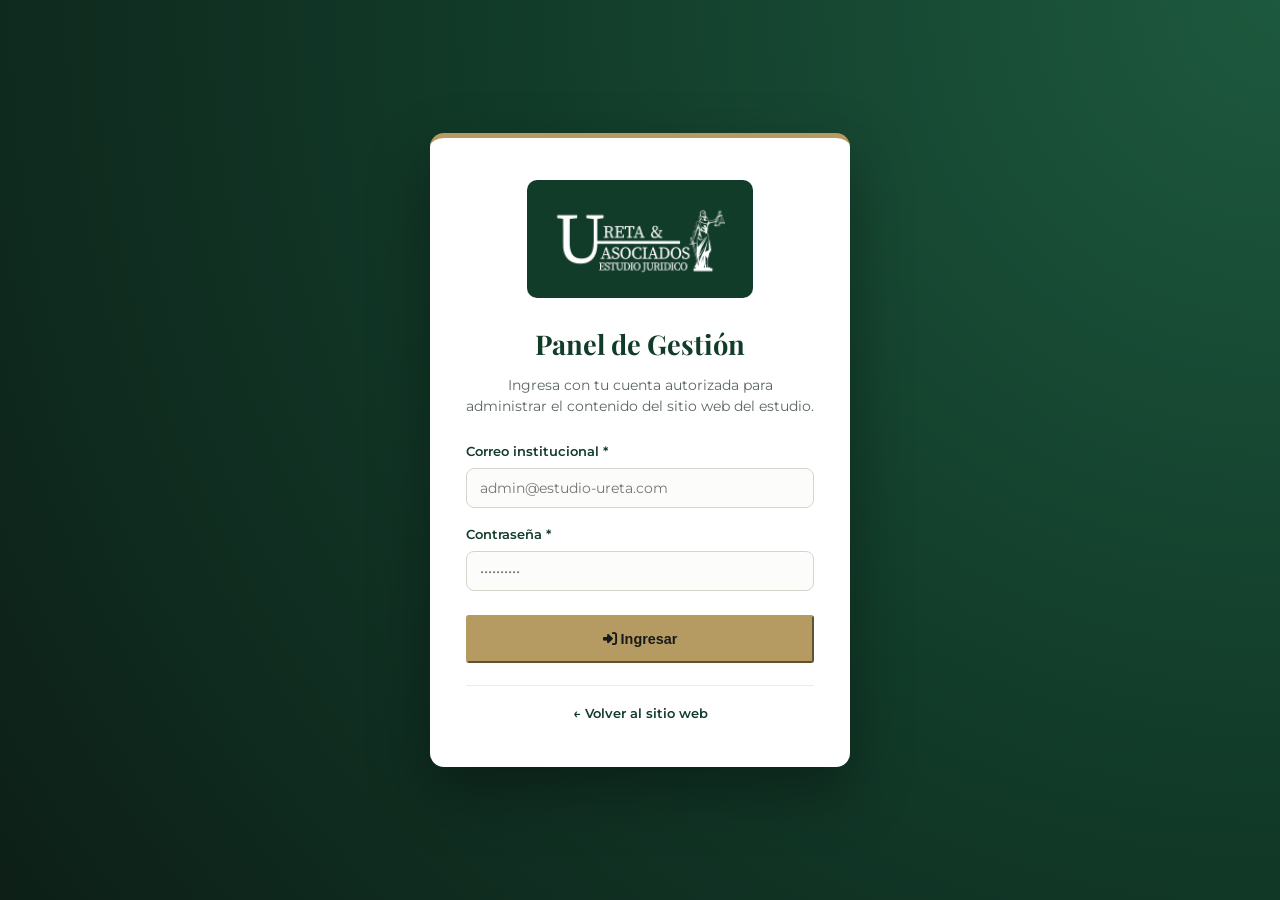
==== commit 823a6faa: "Mejorar Admin Html" ====
--- a/admin.html
+++ b/admin.html
@@ -3,67 +3,81 @@
 <head>
     <meta charset="UTF-8">
     <meta name="viewport" content="width=device-width, initial-scale=1.0">
-    <title>Panel Administrativo | Estudio Jurídico Ureta & Asociados</title>
+    <title>Panel de Gestión | Estudio Jurídico Ureta & Asociados</title>
     <link rel="preconnect" href="https://fonts.googleapis.com">
     <link rel="preconnect" href="https://fonts.gstatic.com" crossorigin>
     <link href="https://fonts.googleapis.com/css2?family=Montserrat:wght@400;500;600;700&family=Playfair+Display:wght@600;700&display=swap" rel="stylesheet">
     <link rel="stylesheet" href="https://cdnjs.cloudflare.com/ajax/libs/font-awesome/6.5.1/css/all.min.css">
     <link rel="stylesheet" href="css/styles.css">
     <style>
-        /* Estilos exclusivos del Panel Administrativo Ejecutivo */
+        :root {
+            --adm-verde: #123c2a;
+            --adm-verde-oscuro: #0c291d;
+            --adm-esmeralda: #238d41;
+            --adm-dorado: #b59a62;
+            --adm-dorado-suave: #f7f3ea;
+            --adm-fondo: #f4f2ee;
+            --adm-borde: #e5e1d8;
+            --adm-texto: #1e2421;
+            --adm-texto-suave: #5c6661;
+        }
+
+        * { box-sizing: border-box; }
+
         body {
-            background-color: #e6e0db;
-            color: #171a18;
+            background-color: var(--adm-fondo);
+            color: var(--adm-texto);
             font-family: 'Montserrat', sans-serif;
             margin: 0;
         }
 
-        /* Pantalla de Login */
+        /* ================= LOGIN ================= */
         .admin-login-screen {
             min-height: 100vh;
             display: flex;
             align-items: center;
             justify-content: center;
-            background: linear-gradient(135deg, #123c2a 0%, #171a18 100%);
-            padding: 20px;
+            background: radial-gradient(circle at top right, #1d593e 0%, #123c2a 48%, #0d1f17 100%);
+            padding: 24px;
         }
 
         .admin-login-box {
             background: #ffffff;
             width: 100%;
-            max-width: 430px;
-            padding: 40px 36px;
+            max-width: 420px;
+            padding: 42px 36px;
+            border-radius: 14px;
+            border-top: 5px solid var(--adm-dorado);
+            box-shadow: 0 24px 60px rgba(0, 0, 0, 0.35);
+            text-align: center;
+        }
+
+        .admin-login-logo {
+            background: var(--adm-verde);
+            padding: 14px 22px;
             border-radius: 10px;
-            border-top: 5px solid #b59a62;
-            box-shadow: 0 20px 50px rgba(0, 0, 0, 0.35);
-            text-align: center;
-        }
-
-        .admin-login-logo {
-            background: #123c2a;
-            padding: 14px 20px;
-            border-radius: 8px;
             display: inline-block;
             margin-bottom: 18px;
         }
 
         .admin-login-logo img {
-            height: 48px;
+            height: 46px;
             width: auto;
             display: block;
         }
 
         .admin-login-box h2 {
             font-family: 'Playfair Display', serif;
-            color: #123c2a;
-            margin-bottom: 6px;
-            font-size: 1.65rem;
+            color: var(--adm-verde);
+            margin: 0 0 8px;
+            font-size: 1.7rem;
         }
 
         .admin-login-box p {
-            color: #525b56;
+            color: var(--adm-texto-suave);
             font-size: 0.88rem;
-            margin-bottom: 24px;
+            margin: 0 0 24px;
+            line-height: 1.5;
         }
 
         .admin-login-box .form-group {
@@ -71,39 +85,46 @@
             margin-bottom: 16px;
         }
 
-        /* Layout Principal del Panel */
+        /* ================= ESTRUCTURA GENERAL ================= */
         .admin-app-layout {
             display: none;
-            grid-template-columns: 270px 1fr;
+            grid-template-columns: 268px 1fr;
             min-height: 100vh;
         }
 
         .admin-sidebar {
-            background: linear-gradient(180deg, #123c2a 0%, #171a18 100%);
+            background: linear-gradient(180deg, #123c2a 0%, #0d2a1e 100%);
             color: #ffffff;
             display: flex;
             flex-direction: column;
-            border-right: 2px solid #b59a62;
-        }
+            border-right: 1px solid rgba(181, 154, 98, 0.35);
+            position: sticky;
+            top: 0;
+            height: 100vh;
+            overflow-y: auto;
+        }
+
+        .admin-sidebar::-webkit-scrollbar { width: 5px; }
+        .admin-sidebar::-webkit-scrollbar-thumb { background: rgba(181, 154, 98, 0.35); border-radius: 10px; }
 
         .admin-sidebar-header {
-            padding: 22px 20px;
-            border-bottom: 1px solid rgba(181, 154, 98, 0.25);
+            padding: 22px 18px 18px;
+            border-bottom: 1px solid rgba(255, 255, 255, 0.1);
             text-align: center;
         }
 
         .admin-sidebar-header img {
-            height: 46px;
+            height: 44px;
             width: auto;
             margin: 0 auto 8px;
             display: block;
         }
 
         .admin-sidebar-header span {
-            font-size: 0.74rem;
-            letter-spacing: 1.2px;
+            font-size: 0.72rem;
+            letter-spacing: 1.5px;
             text-transform: uppercase;
-            color: #b59a62;
+            color: var(--adm-dorado);
             font-weight: 700;
         }
 
@@ -111,258 +132,572 @@
             padding: 14px 12px;
             display: flex;
             flex-direction: column;
-            gap: 4px;
+            gap: 3px;
             flex: 1;
+        }
+
+        .admin-nav-group {
+            font-size: 0.67rem;
+            text-transform: uppercase;
+            letter-spacing: 1.5px;
+            color: rgba(181, 154, 98, 0.85);
+            font-weight: 700;
+            padding: 14px 12px 5px;
         }
 
         .admin-tab-btn {
             background: transparent;
             border: none;
-            color: #e6e0db;
+            color: #e9e6e0;
             text-align: left;
-            padding: 11px 14px;
-            border-radius: 6px;
+            padding: 10px 13px;
+            border-radius: 8px;
             font-family: 'Montserrat', sans-serif;
-            font-size: 0.86rem;
+            font-size: 0.85rem;
             font-weight: 500;
             cursor: pointer;
             display: flex;
             align-items: center;
-            gap: 10px;
+            gap: 11px;
             transition: all 0.2s ease;
         }
 
         .admin-tab-btn i {
             width: 18px;
             text-align: center;
-            color: #b59a62;
+            color: var(--adm-dorado);
+            font-size: 0.92rem;
         }
 
         .admin-tab-btn:hover {
-            background: rgba(181, 154, 98, 0.16);
+            background: rgba(255, 255, 255, 0.08);
             color: #ffffff;
         }
 
         .admin-tab-btn.active {
-            background: #b59a62;
-            color: #171a18;
+            background: var(--adm-dorado);
+            color: #141c18;
             font-weight: 700;
+            box-shadow: 0 4px 12px rgba(0, 0, 0, 0.22);
         }
 
         .admin-tab-btn.active i {
-            color: #171a18;
+            color: #141c18;
         }
 
         .admin-sidebar-footer {
-            padding: 16px;
-            border-top: 1px solid rgba(255, 255, 255, 0.12);
+            padding: 14px 14px 18px;
+            border-top: 1px solid rgba(255, 255, 255, 0.1);
             display: flex;
             flex-direction: column;
             gap: 8px;
         }
 
-        /* Área Principal Derecha */
+        /* ================= CABECERA Y CONTENIDO ================= */
         .admin-main-area {
             display: flex;
             flex-direction: column;
-            background: #e6e0db;
+            min-width: 0;
         }
 
         .admin-topbar {
-            background: #ffffff;
-            padding: 16px 28px;
-            border-bottom: 1px solid #cbd5e1;
+            background: rgba(255, 255, 255, 0.96);
+            backdrop-filter: blur(8px);
+            padding: 16px 32px;
+            border-bottom: 1px solid var(--adm-borde);
             display: flex;
             justify-content: space-between;
             align-items: center;
             flex-wrap: wrap;
-            gap: 12px;
+            gap: 14px;
             position: sticky;
             top: 0;
-            z-index: 50;
-        }
-
-        .admin-topbar h1 {
+            z-index: 40;
+        }
+
+        .admin-topbar-title h1 {
             font-family: 'Playfair Display', serif;
-            font-size: 1.45rem;
-            color: #123c2a;
+            font-size: 1.55rem;
+            color: var(--adm-verde);
             margin: 0;
+            line-height: 1.2;
+        }
+
+        .admin-topbar-title small {
+            color: var(--adm-texto-suave);
+            font-size: 0.78rem;
+            display: block;
+            margin-top: 2px;
         }
 
         .admin-topbar-actions {
+            display: flex;
+            align-items: center;
+            gap: 10px;
+            flex-wrap: wrap;
+        }
+
+        .admin-user-pill {
+            background: var(--adm-dorado-suave);
+            color: var(--adm-verde);
+            padding: 8px 15px;
+            border-radius: 50px;
+            font-size: 0.81rem;
+            font-weight: 600;
+            border: 1px solid rgba(181, 154, 98, 0.45);
+            display: inline-flex;
+            align-items: center;
+            gap: 7px;
+        }
+
+        .admin-content-body {
+            padding: 28px 32px 48px;
+            max-width: 1320px;
+            width: 100%;
+            margin: 0 auto;
+        }
+
+        .admin-tab-panel { display: none; animation: admFade 0.2s ease; }
+        .admin-tab-panel.active { display: block; }
+
+        @keyframes admFade {
+            from { opacity: 0; transform: translateY(4px); }
+            to { opacity: 1; transform: translateY(0); }
+        }
+
+        /* ================= DASHBOARD / RESUMEN ================= */
+        .welcome-banner {
+            background: linear-gradient(125deg, #123c2a 0%, #1b543c 65%, #103223 100%);
+            color: #ffffff;
+            padding: 26px 30px;
+            border-radius: 14px;
+            margin-bottom: 24px;
+            display: flex;
+            justify-content: space-between;
+            align-items: center;
+            flex-wrap: wrap;
+            gap: 18px;
+            border-left: 5px solid var(--adm-dorado);
+            box-shadow: 0 10px 26px rgba(18, 60, 42, 0.14);
+        }
+
+        .welcome-banner h2 {
+            font-family: 'Playfair Display', serif;
+            font-size: 1.55rem;
+            margin: 0 0 6px;
+            color: #ffffff;
+        }
+
+        .welcome-banner p {
+            margin: 0;
+            font-size: 0.88rem;
+            color: #e6e0db;
+            max-width: 620px;
+            line-height: 1.55;
+        }
+
+        .welcome-quick-btns {
+            display: flex;
+            gap: 10px;
+            flex-wrap: wrap;
+        }
+
+        .kpi-grid {
+            display: grid;
+            grid-template-columns: repeat(4, 1fr);
+            gap: 16px;
+            margin-bottom: 26px;
+        }
+
+        .kpi-card {
+            background: #ffffff;
+            padding: 20px;
+            border-radius: 12px;
+            border: 1px solid var(--adm-borde);
+            box-shadow: 0 4px 14px rgba(18, 60, 42, 0.04);
+            display: flex;
+            align-items: center;
+            gap: 15px;
+            cursor: pointer;
+            transition: transform 0.2s ease, box-shadow 0.2s ease, border-color 0.2s ease;
+        }
+
+        .kpi-card:hover {
+            transform: translateY(-3px);
+            border-color: var(--adm-dorado);
+            box-shadow: 0 10px 24px rgba(18, 60, 42, 0.09);
+        }
+
+        .kpi-icon {
+            width: 48px;
+            height: 48px;
+            border-radius: 12px;
+            background: var(--adm-dorado-suave);
+            color: var(--adm-verde);
+            display: flex;
+            align-items: center;
+            justify-content: center;
+            font-size: 1.2rem;
+            flex-shrink: 0;
+            border: 1px solid rgba(181, 154, 98, 0.35);
+        }
+
+        .kpi-card.alert-kpi .kpi-icon {
+            background: #fef3c7;
+            color: #92400e;
+            border-color: #f59e0b;
+        }
+
+        .kpi-meta span {
+            font-size: 0.76rem;
+            color: var(--adm-texto-suave);
+            font-weight: 600;
+            display: block;
+            margin-bottom: 3px;
+        }
+
+        .kpi-meta strong {
+            font-size: 1.75rem;
+            color: var(--adm-verde);
+            font-family: 'Playfair Display', serif;
+            line-height: 1.1;
+        }
+
+        .dashboard-two-col {
+            display: grid;
+            grid-template-columns: 1fr 1fr;
+            gap: 20px;
+        }
+
+        .recent-item {
+            display: flex;
+            justify-content: space-between;
+            align-items: flex-start;
+            gap: 12px;
+            padding: 12px 0;
+            border-bottom: 1px solid #efede8;
+        }
+
+        .recent-item:last-child { border-bottom: none; padding-bottom: 0; }
+        .recent-item strong { color: var(--adm-verde); font-size: 0.88rem; display: block; }
+        .recent-item small { color: var(--adm-texto-suave); font-size: 0.78rem; }
+
+        /* ================= SUB-PESTAÑAS Y TARJETAS ================= */
+        .subtab-bar {
+            display: inline-flex;
+            gap: 6px;
+            flex-wrap: wrap;
+            margin-bottom: 22px;
+            background: #ffffff;
+            padding: 6px;
+            border-radius: 10px;
+            border: 1px solid var(--adm-borde);
+            box-shadow: 0 2px 8px rgba(18, 60, 42, 0.04);
+        }
+
+        .subtab-btn {
+            background: transparent;
+            border: none;
+            color: var(--adm-texto-suave);
+            padding: 9px 16px;
+            border-radius: 7px;
+            font-family: 'Montserrat', sans-serif;
+            font-weight: 600;
+            font-size: 0.83rem;
+            cursor: pointer;
+            display: inline-flex;
+            align-items: center;
+            gap: 7px;
+            transition: all 0.2s ease;
+        }
+
+        .subtab-btn:hover {
+            background: var(--adm-fondo);
+            color: var(--adm-verde);
+        }
+
+        .subtab-btn.active {
+            background: var(--adm-verde);
+            color: #ffffff;
+            box-shadow: 0 3px 10px rgba(18, 60, 42, 0.2);
+        }
+
+        .subtab-panel { display: none; }
+        .subtab-panel.active { display: block; }
+
+        .admin-card {
+            background: #ffffff;
+            padding: 26px 28px;
+            border-radius: 12px;
+            border: 1px solid var(--adm-borde);
+            box-shadow: 0 4px 16px rgba(18, 60, 42, 0.04);
+            margin-bottom: 22px;
+        }
+
+        .admin-card h3 {
+            font-family: 'Playfair Display', serif;
+            color: var(--adm-verde);
+            font-size: 1.25rem;
+            margin: 0 0 18px;
+            padding-bottom: 12px;
+            border-bottom: 1px solid #efede8;
+            display: flex;
+            align-items: center;
+            justify-content: space-between;
+            gap: 10px;
+        }
+
+        /* ================= FORMULARIOS ================= */
+        .form-row-2 {
+            display: grid;
+            grid-template-columns: 1fr 1fr;
+            gap: 18px;
+        }
+
+        .form-group {
+            margin-bottom: 16px;
+        }
+
+        .form-group label {
+            display: block;
+            font-size: 0.81rem;
+            font-weight: 600;
+            color: var(--adm-verde);
+            margin-bottom: 6px;
+        }
+
+        .form-group input[type="text"],
+        .form-group input[type="email"],
+        .form-group input[type="password"],
+        .form-group input[type="url"],
+        .form-group input[type="date"],
+        .form-group input[type="number"],
+        .form-group select,
+        .form-group textarea {
+            width: 100%;
+            padding: 10px 13px;
+            border: 1.5px solid #d8d4cb;
+            border-radius: 8px;
+            font-family: 'Montserrat', sans-serif;
+            font-size: 0.88rem;
+            color: var(--adm-texto);
+            background: #fcfcfb;
+            transition: border-color 0.2s ease, box-shadow 0.2s ease, background 0.2s ease;
+        }
+
+        .form-group input:focus,
+        .form-group select:focus,
+        .form-group textarea:focus {
+            outline: none;
+            border-color: var(--adm-dorado);
+            background: #ffffff;
+            box-shadow: 0 0 0 3px rgba(181, 154, 98, 0.18);
+        }
+
+        .upload-img-inline {
+            margin-top: 8px;
             display: flex;
             align-items: center;
             gap: 12px;
             flex-wrap: wrap;
         }
 
-        .admin-user-pill {
-            background: #f1f5f9;
-            color: #123c2a;
+        .btn-upload-soft {
+            background: #eef4f0;
+            color: var(--adm-verde);
+            border: 1px solid #c5d9cd;
             padding: 7px 14px;
-            border-radius: 50px;
+            border-radius: 7px;
+            font-size: 0.8rem;
+            font-weight: 600;
+            cursor: pointer;
+            display: inline-flex;
+            align-items: center;
+            gap: 7px;
+            margin: 0 !important;
+            transition: all 0.2s ease;
+        }
+
+        .btn-upload-soft:hover {
+            background: var(--adm-verde);
+            color: #ffffff;
+            border-color: var(--adm-verde);
+        }
+
+        .helper-note {
             font-size: 0.82rem;
+            color: var(--adm-texto-suave);
+            background: var(--adm-dorado-suave);
+            border-left: 3px solid var(--adm-dorado);
+            padding: 10px 14px;
+            border-radius: 0 8px 8px 0;
+            margin-bottom: 16px;
+        }
+
+        /* Checks de especialidades en Staff */
+        .checks-especialidades-grid {
+            display: grid;
+            grid-template-columns: repeat(auto-fill, minmax(225px, 1fr));
+            gap: 10px;
+            padding: 14px;
+            background: #f9f8f5;
+            border: 1.5px solid #e2ded5;
+            border-radius: 10px;
+        }
+
+        .check-esp-item {
+            display: flex !important;
+            align-items: center;
+            gap: 10px;
+            padding: 10px 12px;
+            background: #ffffff;
+            border: 1.5px solid #d8d4cb;
+            border-radius: 8px;
+            cursor: pointer;
+            font-size: 0.83rem;
             font-weight: 600;
-            border: 1px solid #cbd5e1;
-        }
-
-        .admin-content-body {
-            padding: 28px;
-            max-width: 1320px;
-            width: 100%;
-        }
-
-        .admin-tab-panel {
-            display: none;
-        }
-
-        .admin-tab-panel.active {
-            display: block;
-        }
-
-        /* Tarjetas y KPIs */
-        .kpi-grid {
-            display: grid;
-            grid-template-columns: repeat(auto-fit, minmax(210px, 1fr));
-            gap: 18px;
-            margin-bottom: 26px;
-        }
-
-        .kpi-card {
-            background: #ffffff;
-            padding: 22px 20px;
-            border-radius: 8px;
-            border-left: 5px solid #b59a62;
-            box-shadow: 0 4px 14px rgba(18, 60, 42, 0.06);
-        }
-
-        .kpi-card span {
-            font-size: 0.8rem;
-            color: #525b56;
-            font-weight: 600;
-            text-transform: uppercase;
-            display: block;
-            margin-bottom: 6px;
-        }
-
-        .kpi-card strong {
-            font-size: 1.9rem;
-            color: #123c2a;
-            font-family: 'Playfair Display', serif;
-        }
-
-        .admin-card {
-            background: #ffffff;
-            padding: 26px 28px;
-            border-radius: 8px;
-            border: 1px solid rgba(168, 173, 168, 0.5);
-            box-shadow: 0 6px 18px rgba(18, 60, 42, 0.05);
-            margin-bottom: 24px;
-        }
-
-        .admin-card h3 {
-            font-family: 'Playfair Display', serif;
-            color: #123c2a;
-            font-size: 1.3rem;
-            margin-top: 0;
-            margin-bottom: 18px;
-            padding-bottom: 10px;
-            border-bottom: 1px solid #e2e8f0;
-        }
-
-        /* Tablas */
-        .table-responsive {
-            overflow-x: auto;
-        }
+            color: var(--adm-texto);
+            transition: all 0.2s ease;
+            margin: 0 !important;
+        }
+
+        .check-esp-item:hover { border-color: var(--adm-dorado); }
+        .check-esp-item input[type="checkbox"] {
+            width: 17px !important;
+            height: 17px !important;
+            margin: 0;
+            accent-color: var(--adm-verde);
+            cursor: pointer;
+        }
+
+        .check-esp-item:has(input:checked) {
+            background: #eef7f1;
+            border-color: var(--adm-verde);
+            color: var(--adm-verde);
+        }
+
+        /* ================= TABLAS Y BOTONES DE ACCIÓN ================= */
+        .table-responsive { overflow-x: auto; }
 
         .admin-table {
             width: 100%;
             border-collapse: collapse;
-            font-size: 0.86rem;
+            font-size: 0.85rem;
         }
 
         .admin-table th {
-            background: #123c2a;
-            color: #ffffff;
+            background: #f7f5f0;
+            color: var(--adm-verde);
             text-align: left;
             padding: 12px 14px;
-            font-weight: 600;
+            font-weight: 700;
+            font-size: 0.77rem;
+            text-transform: uppercase;
+            letter-spacing: 0.5px;
+            border-bottom: 2px solid var(--adm-borde);
         }
 
         .admin-table td {
-            padding: 12px 14px;
-            border-bottom: 1px solid #e2e8f0;
+            padding: 13px 14px;
+            border-bottom: 1px solid #efede8;
             vertical-align: middle;
         }
 
-        .admin-table tr:hover {
-            background: #f8fafc;
-        }
-
-        .badge-status {
+        .admin-table tbody tr:hover {
+            background: #faf9f6;
+        }
+
+        .badge-status,
+        .badge {
             display: inline-block;
-            padding: 4px 10px;
+            padding: 4px 11px;
             border-radius: 50px;
-            font-size: 0.75rem;
+            font-size: 0.74rem;
             font-weight: 700;
         }
 
-        .badge-active {
+        .badge-active,
+        .badge-success {
             background: #dcfce7;
             color: #166534;
         }
 
-        .badge-hidden {
+        .badge-hidden,
+        .badge-secondary {
             background: #fee2e2;
             color: #991b1b;
         }
 
-        .btn-sm-action {
-            background: #f1f5f9;
-            border: 1px solid #cbd5e1;
-            color: #123c2a;
-            padding: 5px 10px;
-            border-radius: 4px;
+        .btn-sm-action,
+        .btn-sm {
+            background: #f6f4ef;
+            border: 1px solid #d8d4cb;
+            color: var(--adm-verde);
+            padding: 6px 11px;
+            border-radius: 6px;
             font-size: 0.78rem;
             font-weight: 600;
             cursor: pointer;
             margin-right: 4px;
             margin-bottom: 4px;
-        }
-
-        .btn-sm-action:hover {
-            background: #b59a62;
-            color: #171a18;
-            border-color: #b59a62;
+            transition: all 0.18s ease;
+        }
+
+        .btn-sm-action:hover,
+        .btn-sm.btn-edit:hover {
+            background: var(--adm-dorado);
+            color: #141c18;
+            border-color: var(--adm-dorado);
+        }
+
+        .btn-sm.btn-delete {
+            color: #b91c1c;
+            border-color: #fecaca;
+            background: #fef2f2;
+        }
+
+        .btn-sm.btn-delete:hover {
+            background: #dc2626;
+            color: #ffffff;
+            border-color: #dc2626;
+        }
+
+        @media (max-width: 1180px) {
+            .kpi-grid { grid-template-columns: repeat(2, 1fr); }
+            .dashboard-two-col { grid-template-columns: 1fr; }
         }
 
         @media (max-width: 960px) {
-            .admin-app-layout {
-                grid-template-columns: 1fr;
-            }
-            .admin-nav-list {
-                flex-direction: row;
-                flex-wrap: wrap;
-            }
+            .admin-app-layout { grid-template-columns: 1fr; }
+            .admin-sidebar { position: static; height: auto; }
+            .admin-nav-list { flex-direction: row; flex-wrap: wrap; }
+            .admin-nav-group { width: 100%; }
+            .form-row-2 { grid-template-columns: 1fr; }
+            .admin-content-body { padding: 20px 16px; }
+            .admin-topbar { padding: 14px 16px; }
+        }
+
+        @media (max-width: 560px) {
+            .kpi-grid { grid-template-columns: 1fr; }
         }
     </style>
 </head>
 <body>
 
     <!-- =========================================================
-         PANTALLA DE INICIO DE SESIÓN PRIVADO
+         PANTALLA DE INICIO DE SESIÓN
          ========================================================= -->
     <div class="admin-login-screen" id="adminLoginScreen">
         <div class="admin-login-box">
             <div class="admin-login-logo">
                 <img src="img/logo.png" alt="Estudio Jurídico Ureta & Asociados">
             </div>
-            <h2>Panel Administrativo</h2>
-            <p>Acceso exclusivo para socios y personal autorizado del Estudio Jurídico Ureta & Asociados.</p>
+            <h2>Panel de Gestión</h2>
+            <p>Ingresa con tu cuenta autorizada para administrar el contenido del sitio web del estudio.</p>
 
             <form id="formLoginAdmin">
                 <div class="form-group">
-                    <label>Correo Institucional *</label>
+                    <label>Correo institucional *</label>
                     <input type="email" id="loginEmail" placeholder="admin@estudio-ureta.com" required>
                 </div>
                 <div class="form-group">
@@ -370,67 +705,74 @@
                     <input type="password" id="loginPass" placeholder="••••••••••" required>
                 </div>
                 <button type="submit" class="btn btn-gold" style="width: 100%; justify-content: center; margin-top: 8px;">
-                    <i class="fa-solid fa-right-to-bracket"></i> Ingresar al Sistema
+                    <i class="fa-solid fa-right-to-bracket"></i> Ingresar
                 </button>
                 <p id="loginError" style="display: none; color: #dc2626; font-weight: 600; margin-top: 14px; font-size: 0.84rem;">
-                    Credenciales incorrectas. Verifique su correo y contraseña.
+                    Correo o contraseña incorrectos. Intenta nuevamente.
                 </p>
             </form>
 
-            <div style="margin-top: 20px; border-top: 1px solid #e2e8f0; padding-top: 14px;">
-                <a href="index.html" style="color: #123c2a; font-size: 0.84rem; font-weight: 600; text-decoration: none;">
-                    ← Volver al sitio web público
+            <div style="margin-top: 22px; border-top: 1px solid #efede8; padding-top: 14px;">
+                <a href="index.html" style="color: #123c2a; font-size: 0.83rem; font-weight: 600; text-decoration: none;">
+                    ← Volver al sitio web
                 </a>
             </div>
         </div>
     </div>
 
     <!-- =========================================================
-         INTERFAZ PRINCIPAL DEL PANEL ADMINISTRATIVO (12 MÓDULOS)
+         INTERFAZ PRINCIPAL DEL PANEL DE GESTIÓN
          ========================================================= -->
     <div class="admin-app-layout" id="adminAppLayout">
-        
-        <!-- Barra Lateral de Navegación -->
+
+        <!-- Menú Lateral Limpio -->
         <aside class="admin-sidebar">
             <div class="admin-sidebar-header">
                 <img src="img/logo.png" alt="Estudio Jurídico Ureta & Asociados">
-                <span>Sistema de Gestión Web</span>
+                <span>Gestión de Sitio Web</span>
             </div>
 
             <nav class="admin-nav-list">
-                <button class="admin-tab-btn active" data-tab="tabDashboard"><i class="fa-solid fa-chart-line"></i> Resumen (KPIs)</button>
-                <button class="admin-tab-btn" data-tab="tabPortadas"><i class="fa-solid fa-images"></i> 1. Portadas (Hero)</button>
-                <button class="admin-tab-btn" data-tab="tabAreas"><i class="fa-solid fa-scale-balanced"></i> 2. Áreas Legales (9)</button>
-                <button class="admin-tab-btn" data-tab="tabStaff"><i class="fa-solid fa-user-tie"></i> 3. Nuestro Staff</button>
-                <button class="admin-tab-btn" data-tab="tabBlog"><i class="fa-solid fa-newspaper"></i> 4. Artículos Jurídicos</button>
-                <button class="admin-tab-btn" data-tab="tabEventos"><i class="fa-solid fa-calendar-days"></i> 5. Eventos Académicos</button>
-                <button class="admin-tab-btn" data-tab="tabHistorias"><i class="fa-solid fa-user-graduate"></i> 6. De Practicante a Abogado</button>
-                <button class="admin-tab-btn" data-tab="tabTestimonios"><i class="fa-solid fa-comments"></i> 7. Testimonios y Comentarios</button>
-                <button class="admin-tab-btn" data-tab="tabContactos"><i class="fa-solid fa-envelope-open-text"></i> 8. Consultas Recibidas</button>
-                <button class="admin-tab-btn" data-tab="tabPostulaciones"><i class="fa-solid fa-file-pdf"></i> 9. Postulaciones y CVs</button>
-                <button class="admin-tab-btn" data-tab="tabVacantes"><i class="fa-solid fa-briefcase"></i> 10. Convocatorias Prácticas</button>
-                <button class="admin-tab-btn" data-tab="tabConfig"><i class="fa-solid fa-gear"></i> 11. Configuración y Nosotros</button>
-                <button class="admin-tab-btn" data-tab="tabUsuarios"><i class="fa-solid fa-users-gear"></i> 12. Usuarios Admin</button>
+                <button class="admin-tab-btn active" data-tab="tabDashboard"><i class="fa-solid fa-chart-pie"></i> Resumen</button>
+
+                <span class="admin-nav-group">Sitio Web</span>
+                <button class="admin-tab-btn" data-tab="tabPaginaInicio"><i class="fa-solid fa-house"></i> Inicio</button>
+                <button class="admin-tab-btn" data-tab="tabConfig"><i class="fa-solid fa-building-columns"></i> Nosotros</button>
+                <button class="admin-tab-btn" data-tab="tabAreas"><i class="fa-solid fa-scale-balanced"></i> Nuestras Áreas</button>
+                <button class="admin-tab-btn" data-tab="tabStaff"><i class="fa-solid fa-user-tie"></i> Nuestro Staff</button>
+                <button class="admin-tab-btn" data-tab="tabBlog"><i class="fa-solid fa-newspaper"></i> Artículos</button>
+                <button class="admin-tab-btn" data-tab="tabEventos"><i class="fa-solid fa-calendar-days"></i> Eventos</button>
+                <button class="admin-tab-btn" data-tab="tabHistorias"><i class="fa-solid fa-user-graduate"></i> De Practicante a Abogado</button>
+                <button class="admin-tab-btn" data-tab="tabVacantes"><i class="fa-solid fa-briefcase"></i> Trabaja con Nosotros</button>
+                <button class="admin-tab-btn" data-tab="tabContactos"><i class="fa-solid fa-envelope-open-text"></i> Contacto</button>
+
+                <span class="admin-nav-group">Atención y Control</span>
+                <button class="admin-tab-btn" data-tab="tabPostulaciones"><i class="fa-solid fa-file-pdf"></i> Postulaciones</button>
+                <button class="admin-tab-btn" data-tab="tabTestimonios"><i class="fa-solid fa-comments"></i> Testimonios y Comentarios</button>
+                <button class="admin-tab-btn" data-tab="tabUsuarios"><i class="fa-solid fa-users-gear"></i> Usuarios</button>
             </nav>
 
             <div class="admin-sidebar-footer">
                 <a href="index.html" target="_blank" class="btn btn-gold" style="justify-content: center; font-size: 0.82rem; padding: 9px;">
-                    <i class="fa-solid fa-arrow-up-right-from-square"></i> Ver Web en Vivo
+                    <i class="fa-solid fa-arrow-up-right-from-square"></i> Ver sitio web
                 </a>
-                <button id="btnCerrarSesion" class="btn btn-primary-dark" style="justify-content: center; font-size: 0.82rem; padding: 9px; border-color: rgba(255,255,255,0.25) !important;">
-                    <i class="fa-solid fa-power-off"></i> Cerrar Sesión
+                <button id="btnCerrarSesion" class="btn btn-primary-dark" style="justify-content: center; font-size: 0.82rem; padding: 9px; border-color: rgba(255,255,255,0.22) !important;">
+                    <i class="fa-solid fa-power-off"></i> Cerrar sesión
                 </button>
             </div>
         </aside>
 
-        <!-- Contenido Principal -->
+        <!-- Área Principal -->
         <main class="admin-main-area">
             <header class="admin-topbar">
-                <h1 id="adminSeccionTitulo">Resumen (KPIs)</h1>
+                <div class="admin-topbar-title">
+                    <h1 id="adminSeccionTitulo">Resumen</h1>
+                    <small id="adminFechaHoy">Estudio Jurídico Ureta & Asociados</small>
+                </div>
                 <div class="admin-topbar-actions">
                     <span class="admin-user-pill" id="adminNombreUsuario"><i class="fa-solid fa-user-shield"></i> Administrador Principal</span>
-                    <button id="btnResetDatabase" class="btn btn-primary-dark" style="padding: 8px 14px; font-size: 0.8rem;">
-                        <i class="fa-solid fa-rotate"></i> Sincronizar Supabase
+                    <button id="btnResetDatabase" class="btn btn-primary-dark" style="padding: 8px 15px; font-size: 0.8rem;">
+                        <i class="fa-solid fa-rotate"></i> Actualizar datos
                     </button>
                 </div>
             </header>
@@ -438,495 +780,874 @@
             <div class="admin-content-body">
 
                 <!-- =====================================
-                     PANEL 0: DASHBOARD KPIs
+                     RESUMEN GENERAL
                      ===================================== -->
                 <section class="admin-tab-panel active" id="tabDashboard">
+                    <div class="welcome-banner">
+                        <div>
+                            <h2>Bienvenido al Panel del Estudio</h2>
+                            <p>Desde aquí puedes editar los textos, fotografías, abogados, artículos, eventos y revisar las consultas o postulaciones recibidas. Todo cambio guardado se refleja al instante en tu sitio web.</p>
+                        </div>
+                        <div class="welcome-quick-btns">
+                            <button type="button" class="btn btn-gold" onclick="irASeccionAdmin('tabContactos')">
+                                <i class="fa-solid fa-envelope-open-text"></i> Ver consultas
+                            </button>
+                            <button type="button" class="btn btn-outline-light" onclick="irASeccionAdmin('tabBlog')">
+                                <i class="fa-solid fa-plus"></i> Nuevo artículo
+                            </button>
+                        </div>
+                    </div>
+
                     <div class="kpi-grid">
-                        <div class="kpi-card">
-                            <span>Especialidades Activas</span>
-                            <strong id="kpiTotalAreas">9</strong>
-                        </div>
-                        <div class="kpi-card">
-                            <span>Abogados en Staff</span>
-                            <strong id="kpiTotalAbogados">0</strong>
-                        </div>
-                        <div class="kpi-card">
-                            <span>Artículos Publicados</span>
-                            <strong id="kpiTotalBlog">0</strong>
-                        </div>
-                        <div class="kpi-card">
-                            <span>Consultas Legales</span>
-                            <strong id="kpiTotalContactos">0</strong>
-                        </div>
-                        <div class="kpi-card">
-                            <span>Postulaciones (CVs)</span>
-                            <strong id="kpiTotalPostulaciones">0</strong>
-                        </div>
-                        <div class="kpi-card">
-                            <span>Convocatorias Abiertas</span>
-                            <strong id="kpiTotalVacantes">0</strong>
-                        </div>
-                        <div class="kpi-card">
-                            <span>Comentarios Pendientes</span>
-                            <strong id="kpiComentariosPendientes">0</strong>
-                        </div>
-                    </div>
-
-                    <div class="admin-card">
-                        <h3><i class="fa-solid fa-circle-info" style="color: #238d41;"></i> Guía Rápida de Administración</h3>
-                        <p style="font-size: 0.92rem; line-height: 1.7; color: #3d4440;">
-                            Desde este panel puedes gestionar todo el contenido de <strong>Estudio Jurídico Ureta & Asociados</strong> en tiempo real. Todos los cambios se almacenan directamente en <strong>Supabase</strong> y se reflejan automáticamente en tu portal web público. Para cambiar cualquier fotografía, puedes pegar un enlace o usar el botón <strong>"Subir foto desde mi PC"</strong>.
-                        </p>
+                        <div class="kpi-card" onclick="irASeccionAdmin('tabAreas')">
+                            <div class="kpi-icon"><i class="fa-solid fa-scale-balanced"></i></div>
+                            <div class="kpi-meta">
+                                <span>Especialidades activas</span>
+                                <strong id="kpiTotalAreas">0</strong>
+                            </div>
+                        </div>
+                        <div class="kpi-card" onclick="irASeccionAdmin('tabStaff')">
+                            <div class="kpi-icon"><i class="fa-solid fa-user-tie"></i></div>
+                            <div class="kpi-meta">
+                                <span>Abogados en staff</span>
+                                <strong id="kpiTotalAbogados">0</strong>
+                            </div>
+                        </div>
+                        <div class="kpi-card" onclick="irASeccionAdmin('tabBlog')">
+                            <div class="kpi-icon"><i class="fa-solid fa-newspaper"></i></div>
+                            <div class="kpi-meta">
+                                <span>Artículos publicados</span>
+                                <strong id="kpiTotalBlog">0</strong>
+                            </div>
+                        </div>
+                        <div class="kpi-card" onclick="irASeccionAdmin('tabEventos')">
+                            <div class="kpi-icon"><i class="fa-solid fa-calendar-days"></i></div>
+                            <div class="kpi-meta">
+                                <span>Eventos publicados</span>
+                                <strong id="kpiTotalEventos">0</strong>
+                            </div>
+                        </div>
+                        <div class="kpi-card" onclick="irASeccionAdmin('tabContactos')">
+                            <div class="kpi-icon"><i class="fa-solid fa-envelope-open-text"></i></div>
+                            <div class="kpi-meta">
+                                <span>Consultas recibidas</span>
+                                <strong id="kpiTotalContactos">0</strong>
+                            </div>
+                        </div>
+                        <div class="kpi-card" onclick="irASeccionAdmin('tabPostulaciones')">
+                            <div class="kpi-icon"><i class="fa-solid fa-file-pdf"></i></div>
+                            <div class="kpi-meta">
+                                <span>Postulaciones recibidas</span>
+                                <strong id="kpiTotalPostulaciones">0</strong>
+                            </div>
+                        </div>
+                        <div class="kpi-card" onclick="irASeccionAdmin('tabVacantes')">
+                            <div class="kpi-icon"><i class="fa-solid fa-briefcase"></i></div>
+                            <div class="kpi-meta">
+                                <span>Convocatorias abiertas</span>
+                                <strong id="kpiTotalVacantes">0</strong>
+                            </div>
+                        </div>
+                        <div class="kpi-card alert-kpi" onclick="irASeccionAdmin('tabTestimonios')">
+                            <div class="kpi-icon"><i class="fa-solid fa-comments"></i></div>
+                            <div class="kpi-meta">
+                                <span>Comentarios por revisar</span>
+                                <strong id="kpiComentariosPendientes">0</strong>
+                            </div>
+                        </div>
+                    </div>
+
+                    <div class="dashboard-two-col">
+                        <div class="admin-card">
+                            <h3>
+                                <span><i class="fa-solid fa-envelope" style="color: var(--adm-dorado); margin-right: 8px;"></i>Últimas consultas</span>
+                                <button type="button" class="btn-sm-action" onclick="irASeccionAdmin('tabContactos')">Ver todas</button>
+                            </h3>
+                            <div id="resumenUltimasConsultas">
+                                <p style="color:#5c6661; font-size:0.86rem;">Cargando consultas recientes...</p>
+                            </div>
+                        </div>
+
+                        <div class="admin-card">
+                            <h3>
+                                <span><i class="fa-solid fa-file-pdf" style="color: var(--adm-dorado); margin-right: 8px;"></i>Últimas postulaciones</span>
+                                <button type="button" class="btn-sm-action" onclick="irASeccionAdmin('tabPostulaciones')">Ver todas</button>
+                            </h3>
+                            <div id="resumenUltimasPostulaciones">
+                                <p style="color:#5c6661; font-size:0.86rem;">Cargando postulaciones recientes...</p>
+                            </div>
+                        </div>
                     </div>
                 </section>
 
                 <!-- =====================================
-                     PANEL 1: PORTADAS (HERO)
+                     INICIO
                      ===================================== -->
-                <section class="admin-tab-panel" id="tabPortadas">
-                    <div class="admin-card">
-                        <h3 id="tituloFormPortada">Registrar / Editar Portada Principal (Hero)</h3>
-                        <form id="formPortada">
-                            <input type="hidden" id="portadaIdEdit">
-                            <div class="form-row-2">
-                                <div class="form-group">
-                                    <label>Título Principal *</label>
-                                    <input type="text" id="portadaTitulo" placeholder="Ej. Lealtad, trascendencia y excelencia" required>
-                                </div>
-                                <div class="form-group">
-                                    <label>Etiqueta Superior (Subtítulo)</label>
-                                    <input type="text" id="portadaSubtitulo" placeholder="ESTUDIO JURÍDICO URETA & ASOCIADOS">
-                                </div>
-                            </div>
-                            <div class="form-group">
-                                <label>Descripción breve *</label>
-                                <textarea id="portadaDescripcion" rows="2" required></textarea>
-                            </div>
-                            <div class="form-group">
-                                <label>Imagen de Fondo (URL o subir desde tu PC) *</label>
-                                <input type="text" id="portadaImagenUrl" placeholder="https://..." required>
-                                <input type="file" id="portadaArchivoImg" accept="image/*" style="display:none;">
-                                <div class="upload-img-inline" style="margin-top:6px; display:flex; align-items:center; gap:10px;">
-                                    <label class="btn btn-primary-dark" style="padding:7px 12px; font-size:0.8rem; cursor:pointer; margin:0;">
-                                        <i class="fa-solid fa-upload"></i> Subir foto desde mi PC
-                                        <input type="file" class="input-subir-foto-pc" data-target="portadaImagenUrl" data-carpeta="portadas" accept="image/*" style="display:none;">
-                                    </label>
-                                    <small class="estado-subida-foto" style="color:#238d41; font-weight:600;"></small>
-                                </div>
-                            </div>
-                            <div class="form-row-2">
-                                <div class="form-group">
-                                    <label>Texto Botón 1</label>
-                                    <input type="text" id="portadaBtn1Texto" value="Conoce nuestros servicios">
-                                </div>
-                                <div class="form-group">
-                                    <label>Enlace Botón 1</label>
-                                    <input type="text" id="portadaBtn1Url" value="areas.html">
-                                </div>
-                            </div>
-                            <div class="form-row-2">
-                                <div class="form-group">
-                                    <label>Texto Botón 2</label>
-                                    <input type="text" id="portadaBtn2Texto" value="Solicita una asesoría">
-                                </div>
-                                <div class="form-group">
-                                    <label>Orden de aparición</label>
-                                    <input type="number" id="portadaOrden" value="1" min="1">
-                                </div>
-                            </div>
-                            <button type="submit" class="btn btn-gold"><i class="fa-solid fa-floppy-disk"></i> Guardar Portada</button>
-                            <button type="button" id="btnCancelarPortada" class="btn btn-primary-dark" style="display:none;">Cancelar Edición</button>
-                        </form>
-                    </div>
-
-                    <div class="admin-card">
-                        <h3>Portadas Registradas</h3>
-                        <div class="table-responsive">
-                            <table class="admin-table">
-                                <thead>
-                                    <tr>
-                                        <th>Orden</th>
-                                        <th>Vista Previa</th>
-                                        <th>Título</th>
-                                        <th>Estado</th>
-                                        <th>Acciones</th>
-                                    </tr>
-                                </thead>
-                                <tbody id="tablaAdminPortadas"></tbody>
-                            </table>
-                        </div>
-                    </div>
+                <section class="admin-tab-panel" id="tabPaginaInicio">
+                    <div class="subtab-bar">
+                        <button type="button" class="subtab-btn active" data-subtab="subIniHero"><i class="fa-solid fa-images"></i> Portadas principales</button>
+                        <button type="button" class="subtab-btn" data-subtab="subIniPres"><i class="fa-solid fa-building"></i> Presentación y pilares</button>
+                        <button type="button" class="subtab-btn" data-subtab="subIniPorque"><i class="fa-solid fa-star"></i> Por qué elegirnos</button>
+                        <button type="button" class="subtab-btn" data-subtab="subIniTitulos"><i class="fa-solid fa-heading"></i> Títulos de secciones</button>
+                    </div>
+
+                    <div class="subtab-panel active" id="subIniHero">
+                        <div class="admin-card">
+                            <h3 id="tituloFormPortada">Agregar o editar portada principal</h3>
+                            <form id="formPortada">
+                                <input type="hidden" id="portadaIdEdit">
+                                <div class="form-row-2">
+                                    <div class="form-group">
+                                        <label>Título principal *</label>
+                                        <input type="text" id="portadaTitulo" placeholder="Ej. Lealtad, trascendencia y excelencia" required>
+                                    </div>
+                                    <div class="form-group">
+                                        <label>Etiqueta superior</label>
+                                        <input type="text" id="portadaSubtitulo" placeholder="ESTUDIO JURÍDICO URETA & ASOCIADOS">
+                                    </div>
+                                </div>
+                                <div class="form-group">
+                                    <label>Descripción breve *</label>
+                                    <textarea id="portadaDescripcion" rows="2" required></textarea>
+                                </div>
+                                <div class="form-group">
+                                    <label>Imagen de fondo *</label>
+                                    <input type="text" id="portadaImagenUrl" placeholder="Pega un enlace de imagen o sube una foto desde tu equipo" required>
+                                    <input type="file" id="portadaArchivoImg" accept="image/*" style="display:none;">
+                                    <div class="upload-img-inline">
+                                        <label class="btn-upload-soft">
+                                            <i class="fa-solid fa-upload"></i> Subir foto desde mi equipo
+                                            <input type="file" class="input-subir-foto-pc" data-target="portadaImagenUrl" data-carpeta="portadas" accept="image/*" style="display:none;">
+                                        </label>
+                                        <small class="estado-subida-foto" style="color:#238d41; font-weight:600;"></small>
+                                    </div>
+                                </div>
+                                <div class="form-row-2">
+                                    <div class="form-group"><label>Texto del botón principal</label><input type="text" id="portadaBtn1Texto" value="Conoce nuestros servicios"></div>
+                                    <div class="form-group"><label>Página destino del botón</label><input type="text" id="portadaBtn1Url" value="areas.html"></div>
+                                </div>
+                                <div class="form-row-2">
+                                    <div class="form-group"><label>Texto del segundo botón</label><input type="text" id="portadaBtn2Texto" value="Solicita una asesoría"></div>
+                                    <div class="form-group"><label>Orden de aparición</label><input type="number" id="portadaOrden" value="1" min="1"></div>
+                                </div>
+                                <button type="submit" class="btn btn-gold"><i class="fa-solid fa-floppy-disk"></i> Guardar portada</button>
+                                <button type="button" id="btnCancelarPortada" class="btn btn-primary-dark" style="display:none;">Cancelar edición</button>
+                            </form>
+                        </div>
+
+                        <div class="admin-card">
+                            <h3>Portadas registradas</h3>
+                            <div class="table-responsive">
+                                <table class="admin-table">
+                                    <thead><tr><th>Orden</th><th>Vista previa</th><th>Título</th><th>Estado</th><th>Acciones</th></tr></thead>
+                                    <tbody id="tablaAdminPortadas"></tbody>
+                                </table>
+                            </div>
+                        </div>
+                    </div>
+
+                    <form id="formContenidoInicio">
+                        <div class="subtab-panel" id="subIniPres">
+                            <div class="admin-card">
+                                <h3>Presentación del estudio en Inicio</h3>
+                                <div class="form-row-2">
+                                    <div class="form-group"><label>Etiqueta superior</label><input type="text" id="iniPresTag"></div>
+                                    <div class="form-group"><label>Título principal</label><input type="text" id="iniPresTitulo"></div>
+                                </div>
+                                <div class="form-group"><label>Texto de presentación</label><textarea id="iniPresTexto" rows="3"></textarea></div>
+                                <div class="form-group">
+                                    <label>Fotografía de la oficina</label>
+                                    <input type="text" id="iniPresImagen" placeholder="Pega un enlace de imagen o sube una foto">
+                                    <div class="upload-img-inline">
+                                        <label class="btn-upload-soft">
+                                            <i class="fa-solid fa-upload"></i> Subir foto desde mi equipo
+                                            <input type="file" class="input-subir-foto-pc" data-target="iniPresImagen" data-carpeta="inicio" accept="image/*" style="display:none;">
+                                        </label>
+                                        <small class="estado-subida-foto" style="color:#238d41; font-weight:600;"></small>
+                                    </div>
+                                </div>
+                                <div class="form-row-2">
+                                    <div class="form-group"><label>Recuadro sobre foto — Título</label><input type="text" id="iniBadgeTitulo"></div>
+                                    <div class="form-group"><label>Recuadro sobre foto — Frase</label><input type="text" id="iniBadgeSub"></div>
+                                </div>
+                            </div>
+
+                            <div class="admin-card">
+                                <h3>Los 4 pilares del estudio</h3>
+                                <div id="contenedorEditorPilares"></div>
+                                <button type="submit" class="btn btn-gold" style="margin-top:14px;"><i class="fa-solid fa-floppy-disk"></i> Guardar cambios de Inicio</button>
+                            </div>
+                        </div>
+
+                        <div class="subtab-panel" id="subIniPorque">
+                            <div class="admin-card">
+                                <h3>Sección ¿Por qué elegirnos?</h3>
+                                <div class="form-row-2">
+                                    <div class="form-group"><label>Etiqueta superior</label><input type="text" id="iniPorqueTag"></div>
+                                    <div class="form-group"><label>Título de la sección</label><input type="text" id="iniPorqueTitulo"></div>
+                                </div>
+                                <div class="form-group"><label>Subtítulo</label><input type="text" id="iniPorqueSub"></div>
+                                <div id="contenedorEditorPorque"></div>
+                            </div>
+
+                            <div class="admin-card">
+                                <h3>Franja final de invitación al contacto</h3>
+                                <div class="form-group"><label>Título principal</label><input type="text" id="iniCtaTitulo"></div>
+                                <div class="form-group"><label>Descripción</label><input type="text" id="iniCtaSub"></div>
+                                <button type="submit" class="btn btn-gold"><i class="fa-solid fa-floppy-disk"></i> Guardar cambios de Inicio</button>
+                            </div>
+                        </div>
+
+                        <div class="subtab-panel" id="subIniTitulos">
+                            <div class="admin-card">
+                                <h3>Títulos de las secciones en Inicio</h3>
+                                <div class="form-row-2">
+                                    <div class="form-group"><label>Áreas — Etiqueta</label><input type="text" id="iniAreasTag"></div>
+                                    <div class="form-group"><label>Áreas — Título</label><input type="text" id="iniAreasTitulo"></div>
+                                </div>
+                                <div class="form-group"><label>Áreas — Subtítulo</label><input type="text" id="iniAreasSub"></div>
+                                <hr style="margin:18px 0; border:none; border-top:1px solid #efede8;">
+                                <div class="form-row-2">
+                                    <div class="form-group"><label>Equipo — Etiqueta</label><input type="text" id="iniStaffTag"></div>
+                                    <div class="form-group"><label>Equipo — Título</label><input type="text" id="iniStaffTitulo"></div>
+                                </div>
+                                <div class="form-group"><label>Equipo — Subtítulo</label><input type="text" id="iniStaffSub"></div>
+                                <hr style="margin:18px 0; border:none; border-top:1px solid #efede8;">
+                                <div class="form-row-2">
+                                    <div class="form-group"><label>Testimonios — Etiqueta</label><input type="text" id="iniTestTag"></div>
+                                    <div class="form-group"><label>Testimonios — Título</label><input type="text" id="iniTestTitulo"></div>
+                                </div>
+                                <div class="form-group"><label>Testimonios — Subtítulo</label><input type="text" id="iniTestSub"></div>
+                                <hr style="margin:18px 0; border:none; border-top:1px solid #efede8;">
+                                <div class="form-row-2">
+                                    <div class="form-group"><label>Artículos — Etiqueta</label><input type="text" id="iniArtTag"></div>
+                                    <div class="form-group"><label>Artículos — Título</label><input type="text" id="iniArtTitulo"></div>
+                                </div>
+                                <div class="form-group"><label>Artículos — Subtítulo</label><input type="text" id="iniArtSub"></div>
+                                <button type="submit" class="btn btn-gold"><i class="fa-solid fa-floppy-disk"></i> Guardar cambios de Inicio</button>
+                            </div>
+                        </div>
+                    </form>
                 </section>
 
                 <!-- =====================================
-                     PANEL 2: ÁREAS LEGALES (9 ESPECIALIDADES)
+                     NUESTRAS ÁREAS
                      ===================================== -->
                 <section class="admin-tab-panel" id="tabAreas">
-                    <div class="admin-card">
-                        <h3 id="tituloFormArea">Registrar / Editar Especialidad Jurídica</h3>
-                        <form id="formNuevaArea">
-                            <input type="hidden" id="areaIdEdit">
-                            <div class="form-row-2">
-                                <div class="form-group">
-                                    <label>Nombre de la Especialidad *</label>
-                                    <input type="text" id="areaNuevoNombre" placeholder="Ej. Derecho Civil" required>
-                                </div>
-                                <div class="form-group">
-                                    <label>Clase de Ícono FontAwesome</label>
-                                    <input type="text" id="areaNuevoIcono" value="fa-solid fa-scale-balanced">
-                                </div>
-                            </div>
-                            <div class="form-group">
-                                <label>Imagen de la Especialidad (URL o subir desde tu PC) *</label>
-                                <input type="text" id="areaNuevaImg" placeholder="https://..." required>
-                                <input type="file" id="areaArchivoImg" accept="image/*" style="display:none;">
-                                <div class="upload-img-inline" style="margin-top:6px; display:flex; align-items:center; gap:10px;">
-                                    <label class="btn btn-primary-dark" style="padding:7px 12px; font-size:0.8rem; cursor:pointer; margin:0;">
-                                        <i class="fa-solid fa-upload"></i> Subir foto desde mi PC
-                                        <input type="file" class="input-subir-foto-pc" data-target="areaNuevaImg" data-carpeta="areas" accept="image/*" style="display:none;">
-                                    </label>
-                                    <small class="estado-subida-foto" style="color:#238d41; font-weight:600;"></small>
-                                </div>
-                            </div>
-                            <div class="form-group">
-                                <label>Resumen corto para tarjeta *</label>
-                                <textarea id="areaNuevoResumen" rows="2" required></textarea>
-                            </div>
-                            <div class="form-group">
-                                <label>Descripción completa del servicio *</label>
-                                <textarea id="areaNuevaDesc" rows="3" required></textarea>
-                            </div>
-                            <div class="form-row-2">
-                                <div class="form-group">
-                                    <label>Servicios ofrecidos (Uno por línea) *</label>
-                                    <textarea id="areaNuevosServicios" rows="4" required></textarea>
-                                </div>
-                                <div class="form-group">
-                                    <label>Situaciones en que brindamos asesoría (Uno por línea) *</label>
-                                    <textarea id="areaNuevasSituaciones" rows="4" required></textarea>
-                                </div>
-                            </div>
-                            <button type="submit" class="btn btn-gold"><i class="fa-solid fa-floppy-disk"></i> Guardar Especialidad</button>
-                            <button type="button" id="btnCancelarArea" class="btn btn-primary-dark" style="display:none;">Cancelar Edición</button>
+                    <div class="subtab-bar">
+                        <button type="button" class="subtab-btn active" data-subtab="subAreasLista"><i class="fa-solid fa-scale-balanced"></i> Especialidades jurídicas</button>
+                        <button type="button" class="subtab-btn" data-subtab="subAreasPagina"><i class="fa-solid fa-pen-to-square"></i> Portada y textos de la página</button>
+                    </div>
+
+                    <div class="subtab-panel active" id="subAreasLista">
+                        <div class="admin-card">
+                            <h3 id="tituloFormArea">Agregar o editar especialidad jurídica</h3>
+                            <form id="formNuevaArea">
+                                <input type="hidden" id="areaIdEdit">
+                                <div class="form-row-2">
+                                    <div class="form-group">
+                                        <label>Nombre de la especialidad *</label>
+                                        <input type="text" id="areaNuevoNombre" placeholder="Ej. Derecho Civil" required>
+                                    </div>
+                                    <div class="form-group">
+                                        <label>Ícono decorativo</label>
+                                        <input type="text" id="areaNuevoIcono" value="fa-solid fa-scale-balanced">
+                                    </div>
+                                </div>
+                                <div class="form-group">
+                                    <label>Imagen de la especialidad *</label>
+                                    <input type="text" id="areaNuevaImg" placeholder="Pega un enlace de imagen o sube una foto" required>
+                                    <input type="file" id="areaArchivoImg" accept="image/*" style="display:none;">
+                                    <div class="upload-img-inline">
+                                        <label class="btn-upload-soft">
+                                            <i class="fa-solid fa-upload"></i> Subir foto desde mi equipo
+                                            <input type="file" class="input-subir-foto-pc" data-target="areaNuevaImg" data-carpeta="areas" accept="image/*" style="display:none;">
+                                        </label>
+                                        <small class="estado-subida-foto" style="color:#238d41; font-weight:600;"></small>
+                                    </div>
+                                </div>
+                                <div class="form-group">
+                                    <label>Resumen breve para la tarjeta *</label>
+                                    <textarea id="areaNuevoResumen" rows="2" required></textarea>
+                                </div>
+                                <div class="form-group">
+                                    <label>Descripción completa del servicio *</label>
+                                    <textarea id="areaNuevaDesc" rows="3" required></textarea>
+                                </div>
+                                <div class="form-row-2">
+                                    <div class="form-group">
+                                        <label>Servicios que ofrecemos — uno por línea *</label>
+                                        <textarea id="areaNuevosServicios" rows="4" required></textarea>
+                                    </div>
+                                    <div class="form-group">
+                                        <label>Casos en los que asesoramos — uno por línea *</label>
+                                        <textarea id="areaNuevasSituaciones" rows="4" required></textarea>
+                                    </div>
+                                </div>
+                                <button type="submit" class="btn btn-gold"><i class="fa-solid fa-floppy-disk"></i> Guardar especialidad</button>
+                                <button type="button" id="btnCancelarArea" class="btn btn-primary-dark" style="display:none;">Cancelar edición</button>
+                            </form>
+                        </div>
+
+                        <div class="admin-card">
+                            <h3>Especialidades registradas</h3>
+                            <div class="table-responsive">
+                                <table class="admin-table">
+                                    <thead>
+                                        <tr>
+                                            <th>Especialidad</th>
+                                            <th>Resumen</th>
+                                            <th>Estado</th>
+                                            <th>Acciones</th>
+                                        </tr>
+                                    </thead>
+                                    <tbody id="tablaAdminAreas"></tbody>
+                                </table>
+                            </div>
+                        </div>
+                    </div>
+
+                    <div class="subtab-panel" id="subAreasPagina">
+                        <form id="formContenidoAreas">
+                            <div class="admin-card">
+                                <h3>Portada y encabezado de Nuestras Áreas</h3>
+                                <div class="form-row-2">
+                                    <div class="form-group"><label>Etiqueta superior</label><input type="text" id="arInBannerTag"></div>
+                                    <div class="form-group"><label>Título principal</label><input type="text" id="arInBannerTitulo"></div>
+                                </div>
+                                <div class="form-group"><label>Descripción de portada</label><textarea id="arInBannerSub" rows="2"></textarea></div>
+                                <div class="form-group">
+                                    <label>Imagen de fondo de portada</label>
+                                    <input type="text" id="arInBannerImg" placeholder="Pega un enlace de imagen o sube una foto">
+                                    <div class="upload-img-inline">
+                                        <label class="btn-upload-soft">
+                                            <i class="fa-solid fa-upload"></i> Subir foto desde mi equipo
+                                            <input type="file" class="input-subir-foto-pc" data-target="arInBannerImg" data-carpeta="areas" accept="image/*" style="display:none;">
+                                        </label>
+                                        <small class="estado-subida-foto" style="color:#238d41; font-weight:600;"></small>
+                                    </div>
+                                </div>
+                                <hr style="margin:18px 0; border:none; border-top:1px solid #efede8;">
+                                <div class="form-row-2">
+                                    <div class="form-group"><label>Catálogo — Etiqueta</label><input type="text" id="arInCatTag"></div>
+                                    <div class="form-group"><label>Catálogo — Título</label><input type="text" id="arInCatTitulo"></div>
+                                </div>
+                                <div class="form-group"><label>Catálogo — Subtítulo</label><input type="text" id="arInCatSub"></div>
+                                <div class="form-group"><label>Texto guía del buscador</label><input type="text" id="arInBuscadorPh"></div>
+                            </div>
+
+                            <div class="admin-card">
+                                <h3>Textos de la vista detallada de cada área</h3>
+                                <div class="form-row-2">
+                                    <div class="form-group"><label>Etiqueta superior del área</label><input type="text" id="arInDetBadge"></div>
+                                    <div class="form-group"><label>Subtítulo de alcance</label><input type="text" id="arInDetAlcanceTag"></div>
+                                </div>
+                                <div class="form-row-2">
+                                    <div class="form-group"><label>Título de presentación</label><input type="text" id="arInDetAlcanceTit"></div>
+                                    <div class="form-group"><label>Título lista de servicios</label><input type="text" id="arInDetServTit"></div>
+                                </div>
+                                <div class="form-row-2">
+                                    <div class="form-group"><label>Título lista de situaciones</label><input type="text" id="arInDetSitTit"></div>
+                                    <div class="form-group"><label>Título menú lateral de áreas</label><input type="text" id="arInDetSidebarTit"></div>
+                                </div>
+                                <hr style="margin:18px 0; border:none; border-top:1px solid #efede8;">
+                                <div class="form-row-2">
+                                    <div class="form-group"><label>Formulario lateral — Etiqueta</label><input type="text" id="arInDetFormTag"></div>
+                                    <div class="form-group"><label>Formulario lateral — Título</label><input type="text" id="arInDetFormTit"></div>
+                                </div>
+                                <div class="form-group"><label>Formulario lateral — Descripción</label><input type="text" id="arInDetFormSub"></div>
+                            </div>
+
+                            <div class="admin-card">
+                                <h3>Franja final de invitación al contacto</h3>
+                                <div class="form-group"><label>Título</label><input type="text" id="arInCtaTitulo"></div>
+                                <div class="form-group"><label>Descripción</label><input type="text" id="arInCtaSub"></div>
+                                <button type="submit" class="btn btn-gold"><i class="fa-solid fa-floppy-disk"></i> Guardar textos de Nuestras Áreas</button>
+                            </div>
                         </form>
                     </div>
-
-                    <div class="admin-card">
-                        <h3>Especialidades Registradas</h3>
-                        <div class="table-responsive">
-                            <table class="admin-table">
-                                <thead>
-                                    <tr>
-                                        <th>Especialidad e Imagen</th>
-                                        <th>Resumen</th>
-                                        <th>Estado</th>
-                                        <th>Acciones</th>
-                                    </tr>
-                                </thead>
-                                <tbody id="tablaAdminAreas"></tbody>
-                            </table>
-                        </div>
-                    </div>
                 </section>
 
                 <!-- =====================================
-                     PANEL 3: NUESTRO STAFF
+                     NUESTRO STAFF
                      ===================================== -->
                 <section class="admin-tab-panel" id="tabStaff">
-                    <div class="admin-card">
-                        <h3 id="tituloFormStaff">Registrar / Editar Abogado del Staff</h3>
-                        <form id="formNuevoAbogado">
-                            <input type="hidden" id="abIdEdit">
-                            <div class="form-row-2">
-                                <div class="form-group">
-                                    <label>Nombre completo *</label>
-                                    <input type="text" id="abNombre" required>
-                                </div>
-                                <div class="form-group">
-                                    <label>Cargo en el Estudio *</label>
-                                    <input type="text" id="abCargo" required>
-                                </div>
-                            </div>
-                            <div class="form-row-2">
-                                <div class="form-group">
-                                    <label>Colegiatura (Ej. CAA N.° ...)</label>
-                                    <input type="text" id="abColegiatura">
-                                </div>
-                                <div class="form-group">
-                                    <label>Correo profesional</label>
-                                    <input type="email" id="abCorreo" value="contacto@estudio-ureta.com">
-                                </div>
-                            </div>
-                            <div class="form-group">
-                                <label>Fotografía del Abogado (URL o subir desde tu PC) *</label>
-                                <input type="text" id="abFoto" placeholder="https://..." required>
-                                <input type="file" id="abArchivoFoto" accept="image/*" style="display:none;">
-                                <div class="upload-img-inline" style="margin-top:6px; display:flex; align-items:center; gap:10px;">
-                                    <label class="btn btn-primary-dark" style="padding:7px 12px; font-size:0.8rem; cursor:pointer; margin:0;">
-                                        <i class="fa-solid fa-upload"></i> Subir foto desde mi PC
-                                        <input type="file" class="input-subir-foto-pc" data-target="abFoto" data-carpeta="staff" accept="image/*" style="display:none;">
-                                    </label>
-                                    <small class="estado-subida-foto" style="color:#238d41; font-weight:600;"></small>
-                                </div>
-                            </div>
-                            <div class="form-group">
-                                <label>Especialidades (Separadas por coma) *</label>
-                                <input type="text" id="abEspecialidades" placeholder="Ej. Derecho Civil, Arbitraje, Derecho Empresarial" required>
-                            </div>
-                            <div class="form-row-2">
-                                <div class="form-group">
-                                    <label>Formación Académica *</label>
-                                    <textarea id="abFormacion" rows="3" required></textarea>
-                                </div>
-                                <div class="form-group">
-                                    <label>Cursos y Especializaciones</label>
-                                    <textarea id="abCursos" rows="3"></textarea>
-                                </div>
-                            </div>
-                            <input type="hidden" id="abExperiencia" value="">
-                            <div class="form-group">
-                                <label>Biografía / Perfil Profesional *</label>
-                                <textarea id="abBiografia" rows="3" required></textarea>
-                            </div>
-                            <button type="submit" class="btn btn-gold"><i class="fa-solid fa-floppy-disk"></i> Guardar Abogado</button>
-                            <button type="button" id="btnCancelarAbogado" class="btn btn-primary-dark" style="display:none;">Cancelar Edición</button>
+                    <div class="subtab-bar">
+                        <button type="button" class="subtab-btn active" data-subtab="subStaffLista"><i class="fa-solid fa-user-tie"></i> Directorio de abogados</button>
+                        <button type="button" class="subtab-btn" data-subtab="subStaffPagina"><i class="fa-solid fa-pen-to-square"></i> Portada y textos de la página</button>
+                    </div>
+
+                    <div class="subtab-panel active" id="subStaffLista">
+                        <div class="admin-card">
+                            <h3 id="tituloFormStaff">Agregar o editar abogado</h3>
+                            <form id="formNuevoAbogado">
+                                <input type="hidden" id="abIdEdit">
+                                <div class="form-row-2">
+                                    <div class="form-group">
+                                        <label>Nombre completo *</label>
+                                        <input type="text" id="abNombre" required>
+                                    </div>
+                                    <div class="form-group">
+                                        <label>Cargo en el estudio *</label>
+                                        <input type="text" id="abCargo" required>
+                                    </div>
+                                </div>
+                                <div class="form-row-2">
+                                    <div class="form-group">
+                                        <label>Número de colegiatura</label>
+                                        <input type="text" id="abColegiatura" placeholder="Ej. CAA N.° 0000">
+                                    </div>
+                                    <div class="form-group">
+                                        <label>Correo profesional</label>
+                                        <input type="email" id="abCorreo" value="contacto@estudio-ureta.com">
+                                    </div>
+                                </div>
+                                <div class="form-group">
+                                    <label>Fotografía del abogado *</label>
+                                    <input type="text" id="abFoto" placeholder="Pega un enlace de imagen o sube una foto" required>
+                                    <input type="file" id="abArchivoFoto" accept="image/*" style="display:none;">
+                                    <div class="upload-img-inline">
+                                        <label class="btn-upload-soft">
+                                            <i class="fa-solid fa-upload"></i> Subir foto desde mi equipo
+                                            <input type="file" class="input-subir-foto-pc" data-target="abFoto" data-carpeta="staff" accept="image/*" style="display:none;">
+                                        </label>
+                                        <small class="estado-subida-foto" style="color:#238d41; font-weight:600;"></small>
+                                    </div>
+                                </div>
+                                <div class="form-group">
+                                    <label>Especialidades del abogado — marca una o varias *</label>
+                                    <div id="abEspecialidadesChecks" class="checks-especialidades-grid"></div>
+                                    <small id="errorAbEspecialidades" style="color: #dc2626; display: none; margin-top: 6px; font-weight: 600;">
+                                        Marca al menos una especialidad antes de guardar.
+                                    </small>
+                                </div>
+                                <div class="form-row-2">
+                                    <div class="form-group">
+                                        <label>Formación académica *</label>
+                                        <textarea id="abFormacion" rows="3" required></textarea>
+                                    </div>
+                                    <div class="form-group">
+                                        <label>Cursos y especializaciones</label>
+                                        <textarea id="abCursos" rows="3"></textarea>
+                                    </div>
+                                </div>
+                                <input type="hidden" id="abExperiencia" value="">
+                                <div class="form-group">
+                                    <label>Perfil profesional y biografía *</label>
+                                    <textarea id="abBiografia" rows="3" required></textarea>
+                                </div>
+                                <button type="submit" class="btn btn-gold"><i class="fa-solid fa-floppy-disk"></i> Guardar abogado</button>
+                                <button type="button" id="btnCancelarAbogado" class="btn btn-primary-dark" style="display:none;">Cancelar edición</button>
+                            </form>
+                        </div>
+
+                        <div class="admin-card">
+                            <h3>Equipo registrado</h3>
+                            <div class="table-responsive">
+                                <table class="admin-table">
+                                    <thead>
+                                        <tr>
+                                            <th>Abogado</th>
+                                            <th>Cargo y colegiatura</th>
+                                            <th>Especialidades</th>
+                                            <th>Estado</th>
+                                            <th>Acciones</th>
+                                        </tr>
+                                    </thead>
+                                    <tbody id="tablaAdminStaff"></tbody>
+                                </table>
+                            </div>
+                        </div>
+                    </div>
+
+                    <div class="subtab-panel" id="subStaffPagina">
+                        <form id="formContenidoStaff">
+                            <div class="admin-card">
+                                <h3>Portada de Nuestro Staff</h3>
+                                <div class="form-row-2">
+                                    <div class="form-group"><label>Etiqueta superior</label><input type="text" id="stInBannerTag"></div>
+                                    <div class="form-group"><label>Título principal</label><input type="text" id="stInBannerTitulo"></div>
+                                </div>
+                                <div class="form-group"><label>Descripción de portada</label><textarea id="stInBannerSub" rows="2"></textarea></div>
+                                <div class="form-group">
+                                    <label>Imagen de fondo de portada</label>
+                                    <input type="text" id="stInBannerImg" placeholder="Pega un enlace de imagen o sube una foto">
+                                    <div class="upload-img-inline">
+                                        <label class="btn-upload-soft">
+                                            <i class="fa-solid fa-upload"></i> Subir foto desde mi equipo
+                                            <input type="file" class="input-subir-foto-pc" data-target="stInBannerImg" data-carpeta="staff" accept="image/*" style="display:none;">
+                                        </label>
+                                        <small class="estado-subida-foto" style="color:#238d41; font-weight:600;"></small>
+                                    </div>
+                                </div>
+                            </div>
+
+                            <div class="admin-card">
+                                <h3>Encabezado y buscador del directorio</h3>
+                                <div class="form-row-2">
+                                    <div class="form-group"><label>Etiqueta superior</label><input type="text" id="stInDirTag"></div>
+                                    <div class="form-group"><label>Título de la sección</label><input type="text" id="stInDirTitulo"></div>
+                                </div>
+                                <div class="form-group"><label>Subtítulo</label><input type="text" id="stInDirSub"></div>
+                                <div class="form-row-2">
+                                    <div class="form-group"><label>Texto guía del buscador</label><input type="text" id="stInBuscadorPh"></div>
+                                    <div class="form-group"><label>Opción principal del filtro</label><input type="text" id="stInFiltroTodas"></div>
+                                </div>
+                                <div class="form-group"><label>Texto del botón en cada tarjeta</label><input type="text" id="stInBtnPerfil"></div>
+                            </div>
+
+                            <div class="admin-card">
+                                <h3>Franja final de invitación al contacto</h3>
+                                <div class="form-group"><label>Título</label><input type="text" id="stInCtaTitulo"></div>
+                                <div class="form-group"><label>Descripción</label><input type="text" id="stInCtaSub"></div>
+                                <button type="submit" class="btn btn-gold"><i class="fa-solid fa-floppy-disk"></i> Guardar textos de Nuestro Staff</button>
+                            </div>
                         </form>
                     </div>
-
-                    <div class="admin-card">
-                        <h3>Directorio de Abogados</h3>
-                        <div class="table-responsive">
-                            <table class="admin-table">
-                                <thead>
-                                    <tr>
-                                        <th>Abogado</th>
-                                        <th>Cargo / Colegiatura</th>
-                                        <th>Especialidades</th>
-                                        <th>Estado</th>
-                                        <th>Acciones</th>
-                                    </tr>
-                                </thead>
-                                <tbody id="tablaAdminStaff"></tbody>
-                            </table>
-                        </div>
-                    </div>
                 </section>
 
                 <!-- =====================================
-                     PANEL 4: ARTÍCULOS JURÍDICOS (ANTES BLOG)
+                     ARTÍCULOS
                      ===================================== -->
                 <section class="admin-tab-panel" id="tabBlog">
-                    <div class="admin-card">
-                        <h3 id="tituloFormBlog">Crear / Editar Artículo Jurídico</h3>
-                        <form id="formNuevoBlog">
-                            <input type="hidden" id="blogIdEdit">
-                            <div class="form-row-2">
-                                <div class="form-group">
-                                    <label>Título del Artículo *</label>
-                                    <input type="text" id="blogTitulo" required>
-                                </div>
-                                <div class="form-group">
-                                    <label>Autor *</label>
-                                    <input type="text" id="blogAutor" value="Peter Hans Ureta Escobedo" required>
-                                </div>
-                            </div>
-                            <div class="form-row-2">
-                                <div class="form-group">
-                                    <label>Categoría</label>
-                                    <select id="blogCategoria">
-                                        <option value="Opinión jurídica">Opinión jurídica</option>
-                                        <option value="Actualidad jurídica">Actualidad jurídica</option>
-                                        <option value="Derecho Civil">Derecho Civil</option>
-                                        <option value="Derecho Laboral">Derecho Laboral</option>
-                                        <option value="Derecho de Familia">Derecho de Familia</option>
-                                        <option value="Derecho Penal">Derecho Penal</option>
-                                        <option value="Saneamientos">Saneamientos</option>
-                                        <option value="Arbitraje">Arbitraje</option>
-                                        <option value="Derecho Empresarial">Derecho Empresarial</option>
-                                        <option value="Derecho Administrativo">Derecho Administrativo</option>
+                    <div class="subtab-bar">
+                        <button type="button" class="subtab-btn active" data-subtab="subBlogLista"><i class="fa-solid fa-newspaper"></i> Gestión de artículos</button>
+                        <button type="button" class="subtab-btn" data-subtab="subBlogPagina"><i class="fa-solid fa-pen-to-square"></i> Portada y textos de la página</button>
+                    </div>
+
+                    <div class="subtab-panel active" id="subBlogLista">
+                        <div class="admin-card">
+                            <h3 id="tituloFormBlog">Publicar o editar artículo</h3>
+                            <form id="formNuevoBlog">
+                                <input type="hidden" id="blogIdEdit">
+                                <div class="form-row-2">
+                                    <div class="form-group">
+                                        <label>Título del artículo *</label>
+                                        <input type="text" id="blogTitulo" required>
+                                    </div>
+                                    <div class="form-group">
+                                        <label>Autor *</label>
+                                        <input type="text" id="blogAutor" value="Peter Hans Ureta Escobedo" required>
+                                    </div>
+                                </div>
+                                <div class="form-row-2">
+                                    <div class="form-group">
+                                        <label>Categoría</label>
+                                        <select id="blogCategoria">
+                                            <option value="Opinión jurídica">Opinión jurídica</option>
+                                            <option value="Actualidad jurídica">Actualidad jurídica</option>
+                                            <option value="Derecho Civil">Derecho Civil</option>
+                                            <option value="Derecho Laboral">Derecho Laboral</option>
+                                            <option value="Derecho de Familia">Derecho de Familia</option>
+                                            <option value="Derecho Penal">Derecho Penal</option>
+                                            <option value="Derecho Penal - Delitos Especiales">Derecho Penal - Delitos Especiales</option>
+                                            <option value="Derecho Penal - Delitos Comunes">Derecho Penal - Delitos Comunes</option>
+                                            <option value="Saneamientos">Saneamientos</option>
+                                            <option value="Arbitraje">Arbitraje</option>
+                                            <option value="Derecho Empresarial">Derecho Empresarial</option>
+                                            <option value="Derecho Administrativo">Derecho Administrativo</option>
+                                        </select>
+                                    </div>
+                                    <div class="form-group">
+                                        <label>Tipo de publicación</label>
+                                        <select id="blogTipo">
+                                            <option value="ArticuloPropio">Artículo propio del Estudio</option>
+                                            <option value="AnalisisJuridico">Análisis jurídico</option>
+                                            <option value="NoticiaExterna">Noticia jurídica externa</option>
+                                        </select>
+                                    </div>
+                                </div>
+                                <div class="form-group">
+                                    <label>Imagen principal del artículo *</label>
+                                    <input type="text" id="blogImagen" placeholder="Pega un enlace de imagen o sube una foto" required>
+                                    <input type="file" id="blogArchivoImg" accept="image/*" style="display:none;">
+                                    <div class="upload-img-inline">
+                                        <label class="btn-upload-soft">
+                                            <i class="fa-solid fa-upload"></i> Subir foto desde mi equipo
+                                            <input type="file" class="input-subir-foto-pc" data-target="blogImagen" data-carpeta="articulos" accept="image/*" style="display:none;">
+                                        </label>
+                                        <small class="estado-subida-foto" style="color:#238d41; font-weight:600;"></small>
+                                    </div>
+                                </div>
+                                <div class="form-row-2">
+                                    <div class="form-group">
+                                        <label>Nombre de fuente externa — opcional</label>
+                                        <input type="text" id="blogFuenteNombre" placeholder="Ej. Diario Oficial El Peruano">
+                                    </div>
+                                    <div class="form-group">
+                                        <label>Enlace de fuente externa — opcional</label>
+                                        <input type="url" id="blogFuenteUrl" placeholder="https://...">
+                                    </div>
+                                </div>
+                                <div class="form-group">
+                                    <label>Resumen breve *</label>
+                                    <textarea id="blogSubtitulo" rows="2" required></textarea>
+                                </div>
+                                <div class="form-group">
+                                    <label>Contenido completo *</label>
+                                    <textarea id="blogContenido" rows="5" required></textarea>
+                                </div>
+                                <div style="display:flex; gap:16px; align-items:center; flex-wrap:wrap; margin-bottom:16px;">
+                                    <label style="display:flex; align-items:center; gap:7px; cursor:pointer; font-size:0.86rem; font-weight:600;">
+                                        <input type="checkbox" id="blogDestacado" style="width:16px; height:16px; accent-color:#123c2a;"> Destacar en la parte superior
+                                    </label>
+                                    <select id="blogEstado" style="width:auto; padding:8px 12px; border-radius:7px; border:1.5px solid #d8d4cb;">
+                                        <option value="Publicado">Publicado</option>
+                                        <option value="Archivado">Archivado</option>
                                     </select>
                                 </div>
-                                <div class="form-group">
-                                    <label>Tipo de Contenido</label>
-                                    <select id="blogTipo">
-                                        <option value="ArticuloPropio">Artículo propio del Estudio</option>
-                                        <option value="AnalisisJuridico">Análisis jurídico / Jurisprudencia</option>
-                                        <option value="NoticiaExterna">Noticia jurídica externa</option>
-                                    </select>
-                                </div>
-                            </div>
-                            <div class="form-group">
-                                <label>Imagen de Portada del Artículo (URL o subir desde tu PC) *</label>
-                                <input type="text" id="blogImagen" placeholder="https://..." required>
-                                <input type="file" id="blogArchivoImg" accept="image/*" style="display:none;">
-                                <div class="upload-img-inline" style="margin-top:6px; display:flex; align-items:center; gap:10px;">
-                                    <label class="btn btn-primary-dark" style="padding:7px 12px; font-size:0.8rem; cursor:pointer; margin:0;">
-                                        <i class="fa-solid fa-upload"></i> Subir foto desde mi PC
-                                        <input type="file" class="input-subir-foto-pc" data-target="blogImagen" data-carpeta="articulos" accept="image/*" style="display:none;">
-                                    </label>
-                                    <small class="estado-subida-foto" style="color:#238d41; font-weight:600;"></small>
-                                </div>
-                            </div>
-                            <div class="form-row-2">
-                                <div class="form-group">
-                                    <label>Nombre de Fuente Externa (Opcional)</label>
-                                    <input type="text" id="blogFuenteNombre" placeholder="Ej. Diario Oficial El Peruano">
-                                </div>
-                                <div class="form-group">
-                                    <label>URL de Fuente Externa (Opcional)</label>
-                                    <input type="url" id="blogFuenteUrl" placeholder="https://...">
-                                </div>
-                            </div>
-                            <div class="form-group">
-                                <label>Resumen / Bajada *</label>
-                                <textarea id="blogSubtitulo" rows="2" required></textarea>
-                            </div>
-                            <div class="form-group">
-                                <label>Contenido Completo del Artículo *</label>
-                                <textarea id="blogContenido" rows="5" required></textarea>
-                            </div>
-                            <div style="display:flex; gap:16px; align-items:center; margin-bottom:16px;">
-                                <label style="display:flex; align-items:center; gap:6px; cursor:pointer;">
-                                    <input type="checkbox" id="blogDestacado"> Destacar en la parte superior
-                                </label>
-                                <select id="blogEstado" style="width:auto;">
-                                    <option value="Publicado">Publicado</option>
-                                    <option value="Archivado">Archivado</option>
-                                </select>
-                            </div>
-                            <button type="submit" class="btn btn-gold"><i class="fa-solid fa-floppy-disk"></i> Publicar / Guardar Artículo</button>
-                            <button type="button" id="btnCancelarBlog" class="btn btn-primary-dark" style="display:none;">Cancelar Edición</button>
+                                <button type="submit" class="btn btn-gold"><i class="fa-solid fa-floppy-disk"></i> Guardar artículo</button>
+                                <button type="button" id="btnCancelarBlog" class="btn btn-primary-dark" style="display:none;">Cancelar edición</button>
+                            </form>
+                        </div>
+
+                        <div class="admin-card">
+                            <h3>Artículos publicados</h3>
+                            <div class="table-responsive">
+                                <table class="admin-table">
+                                    <thead>
+                                        <tr>
+                                            <th>Título</th>
+                                            <th>Categoría</th>
+                                            <th>Autor</th>
+                                            <th>Estado</th>
+                                            <th>Acciones</th>
+                                        </tr>
+                                    </thead>
+                                    <tbody id="tablaAdminBlog"></tbody>
+                                </table>
+                            </div>
+                        </div>
+                    </div>
+
+                    <div class="subtab-panel" id="subBlogPagina">
+                        <form id="formContenidoArticulos">
+                            <div class="admin-card">
+                                <h3>Portada de Artículos</h3>
+                                <div class="form-row-2">
+                                    <div class="form-group"><label>Etiqueta superior</label><input type="text" id="artInBannerTag"></div>
+                                    <div class="form-group"><label>Título principal</label><input type="text" id="artInBannerTitulo"></div>
+                                </div>
+                                <div class="form-group"><label>Descripción de portada</label><textarea id="artInBannerSub" rows="2"></textarea></div>
+                                <div class="form-group">
+                                    <label>Imagen de fondo de portada</label>
+                                    <input type="text" id="artInBannerImg" placeholder="Pega un enlace de imagen o sube una foto">
+                                    <div class="upload-img-inline">
+                                        <label class="btn-upload-soft">
+                                            <i class="fa-solid fa-upload"></i> Subir foto desde mi equipo
+                                            <input type="file" class="input-subir-foto-pc" data-target="artInBannerImg" data-carpeta="articulos" accept="image/*" style="display:none;">
+                                        </label>
+                                        <small class="estado-subida-foto" style="color:#238d41; font-weight:600;"></small>
+                                    </div>
+                                </div>
+                            </div>
+
+                            <div class="admin-card">
+                                <h3>Encabezado y filtros de artículos</h3>
+                                <div class="form-row-2">
+                                    <div class="form-group"><label>Etiqueta superior</label><input type="text" id="artInSecTag"></div>
+                                    <div class="form-group"><label>Título de la sección</label><input type="text" id="artInSecTitulo"></div>
+                                </div>
+                                <div class="form-group"><label>Subtítulo</label><input type="text" id="artInSecSub"></div>
+                                <div class="form-row-2">
+                                    <div class="form-group"><label>Texto guía del buscador</label><input type="text" id="artInBuscadorPh"></div>
+                                    <div class="form-group"><label>Etiqueta del artículo destacado</label><input type="text" id="artInDestacado"></div>
+                                </div>
+                                <div class="form-row-2">
+                                    <div class="form-group"><label>Opción todas las categorías</label><input type="text" id="artInCatTodas"></div>
+                                    <div class="form-group"><label>Opción todos los tipos</label><input type="text" id="artInTipoTodos"></div>
+                                </div>
+                                <div class="form-row-2">
+                                    <div class="form-group"><label>Texto del botón leer</label><input type="text" id="artInBtnLeer"></div>
+                                    <div class="form-group"><label>Título de la caja de comentarios</label><input type="text" id="artInComTitulo"></div>
+                                </div>
+                            </div>
+
+                            <div class="admin-card">
+                                <h3>Franja final de invitación al contacto</h3>
+                                <div class="form-group"><label>Título</label><input type="text" id="artInCtaTitulo"></div>
+                                <div class="form-group"><label>Descripción</label><input type="text" id="artInCtaSub"></div>
+                                <button type="submit" class="btn btn-gold"><i class="fa-solid fa-floppy-disk"></i> Guardar textos de Artículos</button>
+                            </div>
                         </form>
                     </div>
-
-                    <div class="admin-card">
-                        <h3>Artículos Registrados</h3>
-                        <div class="table-responsive">
-                            <table class="admin-table">
-                                <thead>
-                                    <tr>
-                                        <th>Título</th>
-                                        <th>Categoría</th>
-                                        <th>Autor</th>
-                                        <th>Estado</th>
-                                        <th>Acciones</th>
-                                    </tr>
-                                </thead>
-                                <tbody id="tablaAdminBlog"></tbody>
-                            </table>
-                        </div>
-                    </div>
                 </section>
 
                 <!-- =====================================
-                     PANEL 5: EVENTOS ACADÉMICOS (CON LINK FORMS)
+                     EVENTOS
                      ===================================== -->
                 <section class="admin-tab-panel" id="tabEventos">
-                    <div class="admin-card">
-                        <h3 id="tituloFormEvento">Crear / Editar Evento Académico</h3>
-                        <form id="formAdminEvento">
-                            <input type="hidden" id="evId">
-                            <div class="form-row-2">
-                                <div class="form-group">
-                                    <label>Título del Evento *</label>
-                                    <input type="text" id="evTitulo" placeholder="Ej. Seminario de Derecho Penal Económico" required>
-                                </div>
-                                <div class="form-group">
-                                    <label>Categoría *</label>
-                                    <input type="text" id="evCategoria" value="Jornada Académica" required>
-                                </div>
-                            </div>
-                            <div class="form-row-2">
-                                <div class="form-group">
-                                    <label>Fecha del Evento *</label>
-                                    <input type="date" id="evFecha" required>
-                                </div>
-                                <div class="form-group">
-                                    <label>Modalidad *</label>
-                                    <select id="evModalidad">
-                                        <option value="Presencial / Virtual">Presencial / Virtual</option>
-                                        <option value="Presencial">Presencial</option>
-                                        <option value="Virtual">Virtual</option>
+                    <div class="subtab-bar">
+                        <button type="button" class="subtab-btn active" data-subtab="subEvLista"><i class="fa-solid fa-calendar-days"></i> Gestión de eventos</button>
+                        <button type="button" class="subtab-btn" data-subtab="subEvPagina"><i class="fa-solid fa-pen-to-square"></i> Portada y textos de la página</button>
+                    </div>
+
+                    <div class="subtab-panel active" id="subEvLista">
+                        <div class="admin-card">
+                            <h3 id="tituloFormEvento">Crear o editar evento</h3>
+                            <form id="formAdminEvento">
+                                <input type="hidden" id="evId">
+                                <div class="form-row-2">
+                                    <div class="form-group">
+                                        <label>Título del evento *</label>
+                                        <input type="text" id="evTitulo" placeholder="Ej. Seminario de Derecho Penal Económico" required>
+                                    </div>
+                                    <div class="form-group">
+                                        <label>Categoría *</label>
+                                        <input type="text" id="evCategoria" value="Jornada Académica" required>
+                                    </div>
+                                </div>
+
+                                <div class="form-row-2">
+                                    <div class="form-group">
+                                        <label>Fecha del evento *</label>
+                                        <input type="date" id="evFecha" required>
+                                    </div>
+                                    <div class="form-group">
+                                        <label>Modalidad *</label>
+                                        <select id="evModalidad">
+                                            <option value="Presencial / Virtual">Presencial / Virtual</option>
+                                            <option value="Presencial">Presencial</option>
+                                            <option value="Virtual">Virtual</option>
+                                        </select>
+                                    </div>
+                                </div>
+
+                                <div class="form-row-2">
+                                    <div class="form-group">
+                                        <label>Hora y lugar *</label>
+                                        <input type="text" id="evHoraLugar" placeholder="Ej. 6:00 p.m. • Sede Vallecito / Zoom" required>
+                                    </div>
+                                    <div class="form-group">
+                                        <label>Ponente *</label>
+                                        <input type="text" id="evPonente" placeholder="Ej. Dr. Peter Hans Ureta Escobedo" required>
+                                    </div>
+                                </div>
+
+                                <div class="form-group">
+                                    <label>Enlace del formulario de inscripción *</label>
+                                    <input type="url" id="evLinkForms" placeholder="https://forms.gle/..." required>
+                                </div>
+
+                                <div class="form-group">
+                                    <label>Imagen o afiche del evento</label>
+                                    <input type="text" id="evImagen" placeholder="Pega un enlace de imagen o sube un afiche">
+                                    <div class="upload-img-inline">
+                                        <label class="btn-upload-soft">
+                                            <i class="fa-solid fa-upload"></i> Subir afiche desde mi equipo
+                                            <input type="file" class="input-subir-foto-pc" data-target="evImagen" data-carpeta="eventos" accept="image/*" style="display:none;">
+                                        </label>
+                                        <small class="estado-subida-foto" style="color:#238d41; font-weight:600;"></small>
+                                    </div>
+                                </div>
+
+                                <div class="form-group">
+                                    <label>Resumen breve *</label>
+                                    <textarea id="evSubtitulo" rows="2" required></textarea>
+                                </div>
+
+                                <div class="form-group">
+                                    <label>Información detallada del evento *</label>
+                                    <textarea id="evDescripcion" rows="4" required></textarea>
+                                </div>
+
+                                <div style="display:flex; gap:16px; align-items:center; flex-wrap:wrap; margin-bottom:16px;">
+                                    <label style="display:flex; align-items:center; gap:7px; cursor:pointer; font-size:0.86rem; font-weight:600;">
+                                        <input type="checkbox" id="evDestacado" style="width:16px; height:16px; accent-color:#123c2a;"> Mostrar como evento destacado
+                                    </label>
+                                    <select id="evEstado" style="width:auto; padding:8px 12px; border-radius:7px; border:1.5px solid #d8d4cb;">
+                                        <option value="Publicado">Publicado</option>
+                                        <option value="Oculto">Oculto</option>
                                     </select>
                                 </div>
-                            </div>
-                            <div class="form-row-2">
-                                <div class="form-group">
-                                    <label>Hora y Lugar *</label>
-                                    <input type="text" id="evHoraLugar" placeholder="Ej. 6:00 p.m. • Sede Vallecito / Zoom" required>
-                                </div>
-                                <div class="form-group">
-                                    <label>Ponente(s) *</label>
-                                    <input type="text" id="evPonente" placeholder="Ej. Dr. Peter Hans Ureta Escobedo" required>
-                                </div>
-                            </div>
-                            <div class="form-group">
-                                <label><i class="fa-brands fa-google" style="color:#238d41;"></i> Enlace de Inscripción (Google Forms editable por evento) *</label>
-                                <input type="url" id="evLinkForms" placeholder="https://forms.gle/tu-formulario-aqui" required>
-                            </div>
-                            <div class="form-group">
-                                <label>Afiche o Imagen del Evento (URL o subir desde tu PC)</label>
-                                <input type="text" id="evImagen" placeholder="https://...">
-                                <div class="upload-img-inline" style="margin-top:6px; display:flex; align-items:center; gap:10px;">
-                                    <label class="btn btn-primary-dark" style="padding:7px 12px; font-size:0.8rem; cursor:pointer; margin:0;">
-                                        <i class="fa-solid fa-upload"></i> Subir afiche desde mi PC
-                                        <input type="file" class="input-subir-foto-pc" data-target="evImagen" data-carpeta="eventos" accept="image/*" style="display:none;">
-                                    </label>
-                                    <small class="estado-subida-foto" style="color:#238d41; font-weight:600;"></small>
-                                </div>
-                            </div>
-                            <div class="form-group">
-                                <label>Resumen breve (Subtítulo) *</label>
-                                <textarea id="evSubtitulo" rows="2" required></textarea>
-                            </div>
-                            <div class="form-group">
-                                <label>Información detallada del evento (Temario, certificación, etc.) *</label>
-                                <textarea id="evDescripcion" rows="4" required></textarea>
-                            </div>
-                            <div style="display:flex; gap:16px; align-items:center; margin-bottom:16px;">
-                                <label style="display:flex; align-items:center; gap:6px; cursor:pointer;">
-                                    <input type="checkbox" id="evDestacado"> Marcar como Evento Destacado
-                                </label>
-                                <select id="evEstado" style="width:auto;">
-                                    <option value="Publicado">Publicado</option>
-                                    <option value="Oculto">Oculto</option>
-                                </select>
-                            </div>
-                            <button type="submit" class="btn btn-gold"><i class="fa-solid fa-floppy-disk"></i> Guardar Evento</button>
-                            <button type="button" id="btnCancelarEvento" class="btn btn-primary-dark">Limpiar / Nuevo</button>
+
+                                <div style="display:flex; gap:10px; flex-wrap:wrap;">
+                                    <button type="submit" class="btn btn-gold"><i class="fa-solid fa-floppy-disk"></i> Guardar evento</button>
+                                    <button type="button" class="btn btn-primary-dark" id="btnCancelarEvento">Limpiar formulario</button>
+                                </div>
+                            </form>
+                        </div>
+
+                        <div class="admin-card">
+                            <h3>Eventos registrados</h3>
+                            <div class="table-responsive">
+                                <table class="admin-table">
+                                    <thead>
+                                        <tr>
+                                            <th>Evento</th>
+                                            <th>Fecha y modalidad</th>
+                                            <th>Inscripción</th>
+                                            <th>Estado</th>
+                                            <th>Acciones</th>
+                                        </tr>
+                                    </thead>
+                                    <tbody id="tablaAdminEventos"></tbody>
+                                </table>
+                            </div>
+                        </div>
+                    </div>
+
+                    <div class="subtab-panel" id="subEvPagina">
+                        <form id="formContenidoEventos">
+                            <div class="admin-card">
+                                <h3>Portada de Eventos</h3>
+                                <div class="form-row-2">
+                                    <div class="form-group"><label>Etiqueta superior</label><input type="text" id="evInBannerTag"></div>
+                                    <div class="form-group"><label>Título principal</label><input type="text" id="evInBannerTitulo"></div>
+                                </div>
+                                <div class="form-group"><label>Descripción de portada</label><textarea id="evInBannerSub" rows="2"></textarea></div>
+                                <div class="form-group">
+                                    <label>Imagen de fondo de portada</label>
+                                    <input type="text" id="evInBannerImg" placeholder="Pega un enlace de imagen o sube una foto">
+                                    <div class="upload-img-inline">
+                                        <label class="btn-upload-soft">
+                                            <i class="fa-solid fa-upload"></i> Subir foto desde mi equipo
+                                            <input type="file" class="input-subir-foto-pc" data-target="evInBannerImg" data-carpeta="eventos" accept="image/*" style="display:none;">
+                                        </label>
+                                        <small class="estado-subida-foto" style="color:#238d41; font-weight:600;"></small>
+                                    </div>
+                                </div>
+                            </div>
+
+                            <div class="admin-card">
+                                <h3>Encabezado, filtros y botones</h3>
+                                <div class="form-row-2">
+                                    <div class="form-group"><label>Etiqueta superior</label><input type="text" id="evInSecTag"></div>
+                                    <div class="form-group"><label>Título de la sección</label><input type="text" id="evInSecTitulo"></div>
+                                </div>
+                                <div class="form-group"><label>Subtítulo</label><input type="text" id="evInSecSub"></div>
+                                <div class="form-row-2">
+                                    <div class="form-group"><label>Texto guía del buscador</label><input type="text" id="evInBuscadorPh"></div>
+                                    <div class="form-group"><label>Opción todas las modalidades</label><input type="text" id="evInFiltroTodas"></div>
+                                </div>
+                                <div class="form-row-2">
+                                    <div class="form-group"><label>Etiqueta de evento destacado</label><input type="text" id="evInDestacado"></div>
+                                    <div class="form-group"><label>Texto del botón de detalles</label><input type="text" id="evInBtnDetalle"></div>
+                                </div>
+                                <div class="form-group"><label>Texto del botón de inscripción</label><input type="text" id="evInBtnInscribir"></div>
+                            </div>
+
+                            <div class="admin-card">
+                                <h3>Franja final de invitación al contacto</h3>
+                                <div class="form-group"><label>Título</label><input type="text" id="evInCtaTitulo"></div>
+                                <div class="form-group"><label>Descripción</label><input type="text" id="evInCtaSub"></div>
+                                <button type="submit" class="btn btn-gold"><i class="fa-solid fa-floppy-disk"></i> Guardar textos de Eventos</button>
+                            </div>
                         </form>
                     </div>
-
-                    <div class="admin-card">
-                        <h3>Eventos Académicos Registrados</h3>
-                        <div class="table-responsive">
-                            <table class="admin-table">
-                                <thead>
-                                    <tr>
-                                        <th>Evento</th>
-                                        <th>Fecha / Modalidad</th>
-                                        <th>Enlace Forms</th>
-                                        <th>Estado</th>
-                                        <th>Acciones</th>
-                                    </tr>
-                                </thead>
-                                <tbody id="tablaAdminEventos"></tbody>
-                            </table>
-                        </div>
-                    </div>
                 </section>
 
                 <!-- =====================================
-                     PANEL 6: DE PRACTICANTE A ABOGADO
+                     DE PRACTICANTE A ABOGADO
                      ===================================== -->
                 <section class="admin-tab-panel" id="tabHistorias">
                     <div class="admin-card">
-                        <h3 id="tituloFormHistoria">Agregar / Editar Historia "De Practicante a Abogado"</h3>
+                        <h3 id="tituloFormHistoria">Agregar o editar historia de crecimiento</h3>
                         <form id="formAdminHistoria">
                             <input type="hidden" id="histId">
                             <div class="form-row-2">
                                 <div class="form-group">
-                                    <label>Nombre completo del integrante *</label>
+                                    <label>Nombre completo *</label>
                                     <input type="text" id="histNombre" placeholder="Ej. Dra. María Fernanda López" required>
                                 </div>
                                 <div class="form-group">
@@ -936,42 +1657,42 @@
                             </div>
                             <div class="form-row-2">
                                 <div class="form-group">
-                                    <label>Etapa de inicio (Insignia sobre la foto) *</label>
-                                    <input type="text" id="histInicio" placeholder="Ej. Ingresó como Practicante en 2021" required>
-                                </div>
-                                <div class="form-group">
-                                    <label>Orden de aparición (1, 2, 3, 4...)</label>
+                                    <label>Etapa de inicio *</label>
+                                    <input type="text" id="histInicio" placeholder="Ej. Ingresó como practicante en 2021" required>
+                                </div>
+                                <div class="form-group">
+                                    <label>Orden de aparición</label>
                                     <input type="number" id="histOrden" value="1" min="1">
                                 </div>
                             </div>
                             <div class="form-group">
-                                <label>Fotografía del integrante (URL o subir desde tu PC) *</label>
-                                <input type="text" id="histFoto" placeholder="https://..." required>
-                                <div class="upload-img-inline" style="margin-top:6px; display:flex; align-items:center; gap:10px;">
-                                    <label class="btn btn-primary-dark" style="padding:7px 12px; font-size:0.8rem; cursor:pointer; margin:0;">
-                                        <i class="fa-solid fa-upload"></i> Subir foto desde mi PC
+                                <label>Fotografía del integrante *</label>
+                                <input type="text" id="histFoto" placeholder="Pega un enlace de imagen o sube una foto" required>
+                                <div class="upload-img-inline">
+                                    <label class="btn-upload-soft">
+                                        <i class="fa-solid fa-upload"></i> Subir foto desde mi equipo
                                         <input type="file" class="input-subir-foto-pc" data-target="histFoto" data-carpeta="historias" accept="image/*" style="display:none;">
                                     </label>
                                     <small class="estado-subida-foto" style="color:#238d41; font-weight:600;"></small>
                                 </div>
                             </div>
                             <div class="form-group">
-                                <label>Historia y trayectoria dentro del estudio *</label>
-                                <textarea id="histRelato" rows="3" placeholder="Relato de su crecimiento desde practicante hasta abogado..." required></textarea>
-                            </div>
-                            <button type="submit" class="btn btn-gold"><i class="fa-solid fa-floppy-disk"></i> Guardar Historia</button>
-                            <button type="button" id="btnCancelarHistoria" class="btn btn-primary-dark">Limpiar / Nuevo</button>
+                                <label>Testimonio de trayectoria *</label>
+                                <textarea id="histRelato" rows="3" placeholder="Cuenta cómo comenzó como practicante y creció dentro del estudio..." required></textarea>
+                            </div>
+                            <button type="submit" class="btn btn-gold"><i class="fa-solid fa-floppy-disk"></i> Guardar historia</button>
+                            <button type="button" id="btnCancelarHistoria" class="btn btn-primary-dark">Limpiar formulario</button>
                         </form>
                     </div>
 
                     <div class="admin-card">
-                        <h3>Integrantes publicados en "De Practicante a Abogado"</h3>
+                        <h3>Historias publicadas</h3>
                         <div class="table-responsive">
                             <table class="admin-table">
                                 <thead>
                                     <tr>
                                         <th>Foto</th>
-                                        <th>Nombre y Cargo Actual</th>
+                                        <th>Nombre y cargo actual</th>
                                         <th>Inicio</th>
                                         <th>Orden</th>
                                         <th>Acciones</th>
@@ -984,44 +1705,44 @@
                 </section>
 
                 <!-- =====================================
-                     PANEL 7: TESTIMONIOS Y COMENTARIOS
+                     TESTIMONIOS Y COMENTARIOS
                      ===================================== -->
                 <section class="admin-tab-panel" id="tabTestimonios">
                     <div class="admin-card">
-                        <h3 id="tituloFormTestimonio">Registrar / Editar Testimonio de Cliente</h3>
+                        <h3 id="tituloFormTestimonio">Registrar o editar testimonio de cliente</h3>
                         <form id="formTestimonio">
                             <input type="hidden" id="testimonioIdEdit">
                             <div class="form-row-2">
                                 <div class="form-group">
-                                    <label>Identificación / Iniciales del Cliente *</label>
+                                    <label>Nombre o iniciales del cliente *</label>
                                     <input type="text" id="testCliente" placeholder="Ej. J. R. M." required>
                                 </div>
                                 <div class="form-group">
-                                    <label>Tipo de Cliente / Empresa</label>
+                                    <label>Tipo de cliente o empresa</label>
                                     <input type="text" id="testCargo" placeholder="Ej. Cliente Corporativo">
                                 </div>
                             </div>
                             <div class="form-group">
-                                <label>Comentario del Cliente *</label>
+                                <label>Testimonio *</label>
                                 <textarea id="testComentario" rows="3" required></textarea>
                             </div>
-                            <div style="display:flex; gap:16px; align-items:center; margin-bottom:16px;">
-                                <select id="testEstado" style="width:auto;">
+                            <div style="display:flex; gap:16px; align-items:center; flex-wrap:wrap; margin-bottom:16px;">
+                                <select id="testEstado" style="width:auto; padding:8px 12px; border-radius:7px; border:1.5px solid #d8d4cb;">
                                     <option value="Aprobado">Aprobado</option>
                                     <option value="Pendiente">Pendiente</option>
                                     <option value="Rechazado">Rechazado</option>
                                 </select>
-                                <label style="display:flex; align-items:center; gap:6px; cursor:pointer;">
-                                    <input type="checkbox" id="testDestacado"> Mostrar en Inicio
+                                <label style="display:flex; align-items:center; gap:7px; cursor:pointer; font-size:0.86rem; font-weight:600;">
+                                    <input type="checkbox" id="testDestacado" style="width:16px; height:16px; accent-color:#123c2a;"> Mostrar en Inicio
                                 </label>
                             </div>
-                            <button type="submit" class="btn btn-gold"><i class="fa-solid fa-floppy-disk"></i> Guardar Testimonio</button>
-                            <button type="button" id="btnCancelarTestimonio" class="btn btn-primary-dark" style="display:none;">Cancelar Edición</button>
+                            <button type="submit" class="btn btn-gold"><i class="fa-solid fa-floppy-disk"></i> Guardar testimonio</button>
+                            <button type="button" id="btnCancelarTestimonio" class="btn btn-primary-dark" style="display:none;">Cancelar edición</button>
                         </form>
                     </div>
 
                     <div class="admin-card">
-                        <h3>Testimonios Registrados</h3>
+                        <h3>Testimonios registrados</h3>
                         <div class="table-responsive">
                             <table class="admin-table">
                                 <thead>
@@ -1038,7 +1759,7 @@
                     </div>
 
                     <div class="admin-card">
-                        <h3>Comentarios en Artículos Jurídicos</h3>
+                        <h3>Comentarios en artículos</h3>
                         <div class="table-responsive">
                             <table class="admin-table">
                                 <thead>
@@ -1058,35 +1779,107 @@
                 </section>
 
                 <!-- =====================================
-                     PANEL 8: CONSULTAS RECIBIDAS
+                     CONTACTO
                      ===================================== -->
                 <section class="admin-tab-panel" id="tabContactos">
-                    <div class="admin-card">
-                        <h3>Bandeja Confidencial de Consultas Legales</h3>
-                        <div class="table-responsive">
-                            <table class="admin-table">
-                                <thead>
-                                    <tr>
-                                        <th>Fecha</th>
-                                        <th>Solicitante</th>
-                                        <th>Área / Asunto</th>
-                                        <th>Descripción y Notas Internas</th>
-                                        <th>Estado</th>
-                                        <th>Acciones</th>
-                                    </tr>
-                                </thead>
-                                <tbody id="tablaAdminContactos"></tbody>
-                            </table>
-                        </div>
+                    <div class="subtab-bar">
+                        <button type="button" class="subtab-btn active" data-subtab="subConLista"><i class="fa-solid fa-envelope-open-text"></i> Consultas recibidas</button>
+                        <button type="button" class="subtab-btn" data-subtab="subConPagina"><i class="fa-solid fa-pen-to-square"></i> Portada, textos y mapa</button>
+                    </div>
+
+                    <div class="subtab-panel active" id="subConLista">
+                        <div class="admin-card">
+                            <h3>Bandeja confidencial de consultas</h3>
+                            <div class="table-responsive">
+                                <table class="admin-table">
+                                    <thead>
+                                        <tr>
+                                            <th>Fecha</th>
+                                            <th>Solicitante</th>
+                                            <th>Área y asunto</th>
+                                            <th>Detalle y notas internas</th>
+                                            <th>Estado</th>
+                                            <th>Acciones</th>
+                                        </tr>
+                                    </thead>
+                                    <tbody id="tablaAdminContactos"></tbody>
+                                </table>
+                            </div>
+                        </div>
+                    </div>
+
+                    <div class="subtab-panel" id="subConPagina">
+                        <form id="formContenidoContacto">
+                            <div class="admin-card">
+                                <h3>Portada de Contacto</h3>
+                                <div class="form-row-2">
+                                    <div class="form-group"><label>Etiqueta superior</label><input type="text" id="conInBannerTag"></div>
+                                    <div class="form-group"><label>Título principal</label><input type="text" id="conInBannerTitulo"></div>
+                                </div>
+                                <div class="form-group"><label>Descripción de portada</label><textarea id="conInBannerSub" rows="2"></textarea></div>
+                                <div class="form-group">
+                                    <label>Imagen de fondo de portada</label>
+                                    <input type="text" id="conInBannerImg" placeholder="Pega un enlace de imagen o sube una foto">
+                                    <div class="upload-img-inline">
+                                        <label class="btn-upload-soft">
+                                            <i class="fa-solid fa-upload"></i> Subir foto desde mi equipo
+                                            <input type="file" class="input-subir-foto-pc" data-target="conInBannerImg" data-carpeta="contacto" accept="image/*" style="display:none;">
+                                        </label>
+                                        <small class="estado-subida-foto" style="color:#238d41; font-weight:600;"></small>
+                                    </div>
+                                </div>
+                            </div>
+
+                            <div class="admin-card">
+                                <h3>Textos de atención y formulario</h3>
+                                <div class="helper-note">
+                                    <i class="fa-solid fa-circle-info" style="color:var(--adm-dorado); margin-right:6px;"></i>
+                                    La dirección, teléfonos, WhatsApp, correo y horario se actualizan desde <strong>Nosotros → Datos del estudio</strong> para cambiar a la vez en todo el sitio web.
+                                </div>
+                                <div class="form-row-2">
+                                    <div class="form-group"><label>Canales — Etiqueta</label><input type="text" id="conInInfoTag"></div>
+                                    <div class="form-group"><label>Canales — Título</label><input type="text" id="conInInfoTitulo"></div>
+                                </div>
+                                <div class="form-group"><label>Canales — Descripción</label><textarea id="conInInfoDesc" rows="2"></textarea></div>
+                                <div class="form-row-2">
+                                    <div class="form-group"><label>WhatsApp — Título</label><input type="text" id="conInWaTitulo"></div>
+                                    <div class="form-group"><label>WhatsApp — Descripción</label><input type="text" id="conInWaSub"></div>
+                                </div>
+                                <div class="form-group"><label>Sello de confidencialidad</label><textarea id="conInPrivNota" rows="2"></textarea></div>
+                                <hr style="margin:18px 0; border:none; border-top:1px solid #efede8;">
+                                <div class="form-row-2">
+                                    <div class="form-group"><label>Formulario — Etiqueta</label><input type="text" id="conInFormTag"></div>
+                                    <div class="form-group"><label>Formulario — Título</label><input type="text" id="conInFormTitulo"></div>
+                                </div>
+                                <div class="form-row-2">
+                                    <div class="form-group"><label>Formulario — Descripción</label><input type="text" id="conInFormSub"></div>
+                                    <div class="form-group"><label>Formulario — Texto del botón</label><input type="text" id="conInFormBtn"></div>
+                                </div>
+                            </div>
+
+                            <div class="admin-card">
+                                <h3>Ubicación y mapa</h3>
+                                <div class="form-row-2">
+                                    <div class="form-group"><label>Mapa — Etiqueta</label><input type="text" id="conInMapaTag"></div>
+                                    <div class="form-group"><label>Mapa — Título</label><input type="text" id="conInMapaTitulo"></div>
+                                </div>
+                                <div class="form-group"><label>Dirección o referencia</label><input type="text" id="conInMapaSub"></div>
+                                <div class="form-group">
+                                    <label>Enlace del mapa de Google Maps</label>
+                                    <input type="url" id="conInMapaUrl" placeholder="https://www.google.com/maps/...">
+                                </div>
+                                <button type="submit" class="btn btn-gold"><i class="fa-solid fa-floppy-disk"></i> Guardar textos de Contacto</button>
+                            </div>
+                        </form>
                     </div>
                 </section>
 
                 <!-- =====================================
-                     PANEL 9: POSTULACIONES Y CVS
+                     POSTULACIONES
                      ===================================== -->
                 <section class="admin-tab-panel" id="tabPostulaciones">
                     <div class="admin-card">
-                        <h3>Postulaciones Recibidas y Descarga de CVs (PDF)</h3>
+                        <h3>Postulaciones recibidas y currículums</h3>
                         <div class="table-responsive">
                             <table class="admin-table">
                                 <thead>
@@ -1094,8 +1887,8 @@
                                         <th>Fecha</th>
                                         <th>Postulante</th>
                                         <th>Convocatoria</th>
-                                        <th>Grado / Experiencia</th>
-                                        <th>Currículum PDF</th>
+                                        <th>Perfil</th>
+                                        <th>Currículum</th>
                                         <th>Etapa</th>
                                         <th>Acciones</th>
                                     </tr>
@@ -1107,144 +1900,315 @@
                 </section>
 
                 <!-- =====================================
-                     PANEL 10: CONVOCATORIAS PARA PRACTICANTES
+                     TRABAJA CON NOSOTROS
                      ===================================== -->
                 <section class="admin-tab-panel" id="tabVacantes">
-                    <div class="admin-card">
-                        <h3 id="tituloFormVacante">Publicar / Editar Convocatoria para Practicantes</h3>
-                        <form id="formNuevaVacante">
-                            <input type="hidden" id="vacIdEdit">
-                            <div class="form-row-2">
-                                <div class="form-group">
-                                    <label>Título de la Convocatoria *</label>
-                                    <input type="text" id="vacPuesto" placeholder="Ej. Practicante Preprofesional de Derecho Civil" required>
-                                </div>
-                                <div class="form-group">
-                                    <label>Área Jurídica *</label>
-                                    <input type="text" id="vacArea" placeholder="Ej. Derecho Civil / Saneamientos" required>
-                                </div>
-                            </div>
-                            <div class="form-row-2">
-                                <div class="form-group">
-                                    <label>Modalidad *</label>
-                                    <input type="text" id="vacModalidad" value="Presencial - Arequipa" required>
-                                </div>
-                                <div class="form-group">
-                                    <label>Fecha Límite *</label>
-                                    <input type="date" id="vacFechaLimite" required>
-                                </div>
-                            </div>
-                            <div class="form-group">
-                                <label>Descripción del Puesto / Prácticas *</label>
-                                <textarea id="vacDescripcion" rows="2" required></textarea>
-                            </div>
-                            <div class="form-group">
-                                <label>Requisitos (Uno por línea) *</label>
-                                <textarea id="vacRequisitos" rows="3" required></textarea>
-                            </div>
-                            <button type="submit" class="btn btn-gold"><i class="fa-solid fa-floppy-disk"></i> Guardar Convocatoria</button>
-                            <button type="button" id="btnCancelarVacante" class="btn btn-primary-dark" style="display:none;">Cancelar Edición</button>
+                    <div class="subtab-bar">
+                        <button type="button" class="subtab-btn active" data-subtab="subTrabVacantes"><i class="fa-solid fa-briefcase"></i> Convocatorias vigentes</button>
+                        <button type="button" class="subtab-btn" data-subtab="subTrabPagina"><i class="fa-solid fa-pen-to-square"></i> Portada, beneficios y textos</button>
+                    </div>
+
+                    <div class="subtab-panel active" id="subTrabVacantes">
+                        <div class="admin-card">
+                            <h3 id="tituloFormVacante">Publicar o editar convocatoria</h3>
+                            <form id="formNuevaVacante">
+                                <input type="hidden" id="vacIdEdit">
+                                <div class="form-row-2">
+                                    <div class="form-group">
+                                        <label>Título de la convocatoria *</label>
+                                        <input type="text" id="vacPuesto" placeholder="Ej. Practicante Preprofesional de Derecho Civil" required>
+                                    </div>
+                                    <div class="form-group">
+                                        <label>Área jurídica *</label>
+                                        <input type="text" id="vacArea" placeholder="Ej. Derecho Civil / Saneamientos" required>
+                                    </div>
+                                </div>
+                                <div class="form-row-2">
+                                    <div class="form-group">
+                                        <label>Modalidad *</label>
+                                        <input type="text" id="vacModalidad" value="Presencial - Arequipa" required>
+                                    </div>
+                                    <div class="form-group">
+                                        <label>Fecha límite *</label>
+                                        <input type="date" id="vacFechaLimite" required>
+                                    </div>
+                                </div>
+                                <div class="form-group">
+                                    <label>Descripción de la convocatoria *</label>
+                                    <textarea id="vacDescripcion" rows="2" required></textarea>
+                                </div>
+                                <div class="form-group">
+                                    <label>Requisitos — uno por línea *</label>
+                                    <textarea id="vacRequisitos" rows="3" required></textarea>
+                                </div>
+                                <button type="submit" class="btn btn-gold"><i class="fa-solid fa-floppy-disk"></i> Guardar convocatoria</button>
+                                <button type="button" id="btnCancelarVacante" class="btn btn-primary-dark" style="display:none;">Cancelar edición</button>
+                            </form>
+                        </div>
+
+                        <div class="admin-card">
+                            <h3>Convocatorias registradas</h3>
+                            <div class="table-responsive">
+                                <table class="admin-table">
+                                    <thead>
+                                        <tr>
+                                            <th>Convocatoria</th>
+                                            <th>Área</th>
+                                            <th>Modalidad</th>
+                                            <th>Cierre</th>
+                                            <th>Estado</th>
+                                            <th>Acciones</th>
+                                        </tr>
+                                    </thead>
+                                    <tbody id="tablaAdminVacantes"></tbody>
+                                </table>
+                            </div>
+                        </div>
+                    </div>
+
+                    <div class="subtab-panel" id="subTrabPagina">
+                        <form id="formContenidoTrabaja">
+                            <div class="admin-card">
+                                <h3>Portada de Trabaja con Nosotros</h3>
+                                <div class="form-row-2">
+                                    <div class="form-group"><label>Etiqueta superior</label><input type="text" id="trInBannerTag"></div>
+                                    <div class="form-group"><label>Título principal</label><input type="text" id="trInBannerTitulo"></div>
+                                </div>
+                                <div class="form-group"><label>Descripción de portada</label><textarea id="trInBannerSub" rows="2"></textarea></div>
+                                <div class="form-group">
+                                    <label>Imagen de fondo de portada</label>
+                                    <input type="text" id="trInBannerImg" placeholder="Pega un enlace de imagen o sube una foto">
+                                    <div class="upload-img-inline">
+                                        <label class="btn-upload-soft">
+                                            <i class="fa-solid fa-upload"></i> Subir foto desde mi equipo
+                                            <input type="file" class="input-subir-foto-pc" data-target="trInBannerImg" data-carpeta="trabaja" accept="image/*" style="display:none;">
+                                        </label>
+                                        <small class="estado-subida-foto" style="color:#238d41; font-weight:600;"></small>
+                                    </div>
+                                </div>
+                            </div>
+
+                            <div class="admin-card">
+                                <h3>Beneficios de integrarse a la firma</h3>
+                                <div class="form-row-2">
+                                    <div class="form-group"><label>Etiqueta superior</label><input type="text" id="trInBenTag"></div>
+                                    <div class="form-group"><label>Título de la sección</label><input type="text" id="trInBenTitulo"></div>
+                                </div>
+                                <div class="form-group"><label>Subtítulo</label><input type="text" id="trInBenSub"></div>
+                                <div id="contenedorEditorBeneficiosTrabaja"></div>
+                            </div>
+
+                            <div class="admin-card">
+                                <h3>Encabezados de historias y convocatorias</h3>
+                                <div class="form-row-2">
+                                    <div class="form-group"><label>Historias — Etiqueta</label><input type="text" id="trInHistTag"></div>
+                                    <div class="form-group"><label>Historias — Título</label><input type="text" id="trInHistTitulo"></div>
+                                </div>
+                                <div class="form-group"><label>Historias — Subtítulo</label><input type="text" id="trInHistSub"></div>
+                                <hr style="margin:18px 0; border:none; border-top:1px solid #efede8;">
+                                <div class="form-row-2">
+                                    <div class="form-group"><label>Convocatorias — Etiqueta</label><input type="text" id="trInVacTag"></div>
+                                    <div class="form-group"><label>Convocatorias — Título</label><input type="text" id="trInVacTitulo"></div>
+                                </div>
+                                <div class="form-group"><label>Convocatorias — Subtítulo</label><input type="text" id="trInVacSub"></div>
+                                <hr style="margin:18px 0; border:none; border-top:1px solid #efede8;">
+                                <div class="form-row-2">
+                                    <div class="form-group"><label>Postulación espontánea — Título</label><input type="text" id="trInEspTitulo"></div>
+                                    <div class="form-group"><label>Texto del botón</label><input type="text" id="trInEspBtn"></div>
+                                </div>
+                                <div class="form-group"><label>Postulación espontánea — Descripción</label><input type="text" id="trInEspSub"></div>
+                            </div>
+
+                            <div class="admin-card">
+                                <h3>Formulario, etapas de selección y fotografía de sede</h3>
+                                <div class="form-row-2">
+                                    <div class="form-group"><label>Formulario — Etiqueta</label><input type="text" id="trInFormTag"></div>
+                                    <div class="form-group"><label>Formulario — Título</label><input type="text" id="trInFormTitulo"></div>
+                                </div>
+                                <div class="form-group"><label>Formulario — Descripción</label><textarea id="trInFormSub" rows="2"></textarea></div>
+                                <hr style="margin:18px 0; border:none; border-top:1px solid #efede8;">
+                                <div class="form-group"><label>Título de las etapas de selección</label><input type="text" id="trInProcTitulo"></div>
+                                <div class="form-group"><label>Pasos del proceso — uno por línea</label><textarea id="trInProcLista" rows="4"></textarea></div>
+                                <hr style="margin:18px 0; border:none; border-top:1px solid #efede8;">
+                                <div class="form-group"><label>Título del bloque de sede</label><input type="text" id="trInSedeTitulo"></div>
+                                <div class="form-group">
+                                    <label>Fotografía de la sede</label>
+                                    <input type="text" id="trInSedeImg" placeholder="Pega un enlace de imagen o sube una foto">
+                                    <div class="upload-img-inline">
+                                        <label class="btn-upload-soft">
+                                            <i class="fa-solid fa-upload"></i> Subir foto desde mi equipo
+                                            <input type="file" class="input-subir-foto-pc" data-target="trInSedeImg" data-carpeta="trabaja" accept="image/*" style="display:none;">
+                                        </label>
+                                        <small class="estado-subida-foto" style="color:#238d41; font-weight:600;"></small>
+                                    </div>
+                                </div>
+                                <div class="form-group"><label>Texto descriptivo de la sede</label><textarea id="trInSedeTexto" rows="2"></textarea></div>
+
+                                <button type="submit" class="btn btn-gold"><i class="fa-solid fa-floppy-disk"></i> Guardar textos de Trabaja con Nosotros</button>
+                            </div>
                         </form>
                     </div>
-
-                    <div class="admin-card">
-                        <h3>Convocatorias Publicadas</h3>
-                        <div class="table-responsive">
-                            <table class="admin-table">
-                                <thead>
-                                    <tr>
-                                        <th>Convocatoria</th>
-                                        <th>Área</th>
-                                        <th>Modalidad</th>
-                                        <th>Cierre</th>
-                                        <th>Estado</th>
-                                        <th>Acciones</th>
-                                    </tr>
-                                </thead>
-                                <tbody id="tablaAdminVacantes"></tbody>
-                            </table>
-                        </div>
-                    </div>
                 </section>
 
                 <!-- =====================================
-                     PANEL 11: CONFIGURACIÓN GENERAL Y NOSOTROS
+                     NOSOTROS Y DATOS DEL ESTUDIO
                      ===================================== -->
                 <section class="admin-tab-panel" id="tabConfig">
-                    <div class="admin-card">
-                        <h3>Datos Institucionales, Contacto y Página "Nosotros"</h3>
-                        <form id="formConfigGeneral">
-                            <div class="form-row-2">
-                                <div class="form-group">
-                                    <label>Nombre del Estudio *</label>
-                                    <input type="text" id="cfgNombreEstudio" required>
-                                </div>
-                                <div class="form-group">
-                                    <label>Lema / Frase Institucional *</label>
-                                    <input type="text" id="cfgFrase" required>
-                                </div>
-                            </div>
-                            <div class="form-row-2">
-                                <div class="form-group">
-                                    <label>Dirección Física *</label>
-                                    <input type="text" id="cfgDireccion" required>
-                                </div>
-                                <div class="form-group">
-                                    <label>Teléfonos de Central *</label>
-                                    <input type="text" id="cfgTelefono" required>
-                                </div>
-                            </div>
-                            <div class="form-row-2">
-                                <div class="form-group">
-                                    <label>Número de WhatsApp (Con código 51) *</label>
-                                    <input type="text" id="cfgWhatsapp" placeholder="51980249579" required>
-                                </div>
-                                <div class="form-group">
-                                    <label>Correo Electrónico Oficial *</label>
-                                    <input type="email" id="cfgCorreo" required>
-                                </div>
-                            </div>
-                            <div class="form-group">
-                                <label>Horario de Atención *</label>
-                                <input type="text" id="cfgHorario" required>
-                            </div>
-                            <div class="form-group">
-                                <label>Historia / Presentación Institucional</label>
-                                <textarea id="cfgHistoria" rows="3"></textarea>
-                            </div>
-                            <div class="form-row-2">
-                                <div class="form-group">
-                                    <label>Misión</label>
-                                    <textarea id="cfgMision" rows="3"></textarea>
-                                </div>
-                                <div class="form-group">
-                                    <label>Visión</label>
-                                    <textarea id="cfgVision" rows="3"></textarea>
-                                </div>
-                            </div>
-                            <button type="submit" class="btn btn-gold"><i class="fa-solid fa-floppy-disk"></i> Guardar Configuración General</button>
-                            <p id="msgConfigGuardada" style="display:none; color:#238d41; font-weight:700; margin-top:12px;">
-                                ✓ Configuración actualizada correctamente en Supabase.
-                            </p>
-                        </form>
-                    </div>
+                    <div class="subtab-bar">
+                        <button type="button" class="subtab-btn active" data-subtab="subNosDatos"><i class="fa-solid fa-gear"></i> Datos del estudio</button>
+                        <button type="button" class="subtab-btn" data-subtab="subNosHist"><i class="fa-solid fa-building-columns"></i> Portada e historia</button>
+                        <button type="button" class="subtab-btn" data-subtab="subNosMv"><i class="fa-solid fa-bullseye"></i> Misión, visión y filosofía</button>
+                        <button type="button" class="subtab-btn" data-subtab="subNosVal"><i class="fa-solid fa-shield-halved"></i> Valores y contacto final</button>
+                    </div>
+
+                    <div class="subtab-panel active" id="subNosDatos">
+                        <div class="admin-card">
+                            <h3>Datos oficiales visibles en todo el sitio web</h3>
+                            <form id="formConfigGeneral">
+                                <div class="form-row-2">
+                                    <div class="form-group"><label>Nombre del estudio *</label><input type="text" id="cfgNombreEstudio" required></div>
+                                    <div class="form-group"><label>Lema institucional *</label><input type="text" id="cfgFrase" required></div>
+                                </div>
+                                <div class="form-row-2">
+                                    <div class="form-group"><label>Dirección de la oficina *</label><input type="text" id="cfgDireccion" required></div>
+                                    <div class="form-group"><label>Teléfonos de atención *</label><input type="text" id="cfgTelefono" required></div>
+                                </div>
+                                <div class="form-row-2">
+                                    <div class="form-group"><label>Número de WhatsApp — con código 51 *</label><input type="text" id="cfgWhatsapp" placeholder="51980249579" required></div>
+                                    <div class="form-group"><label>Correo electrónico oficial *</label><input type="email" id="cfgCorreo" required></div>
+                                </div>
+                                <div class="form-group"><label>Horario de atención *</label><input type="text" id="cfgHorario" required></div>
+
+                                <input type="hidden" id="cfgHistoria">
+                                <input type="hidden" id="cfgMision">
+                                <input type="hidden" id="cfgVision">
+
+                                <button type="submit" class="btn btn-gold"><i class="fa-solid fa-floppy-disk"></i> Guardar datos del estudio</button>
+                                <p id="msgConfigGuardada" style="display:none; color:#238d41; font-weight:700; margin-top:12px;">
+                                    ✓ Datos actualizados correctamente en tu sitio web.
+                                </p>
+                            </form>
+                        </div>
+                    </div>
+
+                    <form id="formContenidoNosotros">
+                        <div class="subtab-panel" id="subNosHist">
+                            <div class="admin-card">
+                                <h3>Portada de Nosotros</h3>
+                                <div class="form-row-2">
+                                    <div class="form-group"><label>Etiqueta superior</label><input type="text" id="nosInBannerTag"></div>
+                                    <div class="form-group"><label>Título principal</label><input type="text" id="nosInBannerTitulo"></div>
+                                </div>
+                                <div class="form-group"><label>Descripción de portada</label><textarea id="nosInBannerSub" rows="2"></textarea></div>
+                                <div class="form-group">
+                                    <label>Imagen de fondo de portada</label>
+                                    <input type="text" id="nosInBannerImg" placeholder="Pega un enlace de imagen o sube una foto">
+                                    <div class="upload-img-inline">
+                                        <label class="btn-upload-soft">
+                                            <i class="fa-solid fa-upload"></i> Subir foto desde mi equipo
+                                            <input type="file" class="input-subir-foto-pc" data-target="nosInBannerImg" data-carpeta="nosotros" accept="image/*" style="display:none;">
+                                        </label>
+                                        <small class="estado-subida-foto" style="color:#238d41; font-weight:600;"></small>
+                                    </div>
+                                </div>
+                            </div>
+
+                            <div class="admin-card">
+                                <h3>Quiénes somos e historia</h3>
+                                <div class="form-row-2">
+                                    <div class="form-group"><label>Etiqueta superior</label><input type="text" id="nosInHistTag"></div>
+                                    <div class="form-group"><label>Título de la sección</label><input type="text" id="nosInHistTitulo"></div>
+                                </div>
+                                <div class="form-group"><label>Primer párrafo</label><textarea id="nosInHistTexto1" rows="3"></textarea></div>
+                                <div class="form-group"><label>Segundo párrafo</label><textarea id="nosInHistTexto2" rows="3"></textarea></div>
+                                <div class="form-group">
+                                    <label>Fotografía de la firma u oficina</label>
+                                    <input type="text" id="nosInHistImg" placeholder="Pega un enlace de imagen o sube una foto">
+                                    <div class="upload-img-inline">
+                                        <label class="btn-upload-soft">
+                                            <i class="fa-solid fa-upload"></i> Subir foto desde mi equipo
+                                            <input type="file" class="input-subir-foto-pc" data-target="nosInHistImg" data-carpeta="nosotros" accept="image/*" style="display:none;">
+                                        </label>
+                                        <small class="estado-subida-foto" style="color:#238d41; font-weight:600;"></small>
+                                    </div>
+                                </div>
+                                <div class="form-row-2">
+                                    <div class="form-group"><label>Recuadro sobre foto — Título</label><input type="text" id="nosInBadgeTitulo"></div>
+                                    <div class="form-group"><label>Recuadro sobre foto — Frase</label><input type="text" id="nosInBadgeSub"></div>
+                                </div>
+                                <button type="submit" class="btn btn-gold"><i class="fa-solid fa-floppy-disk"></i> Guardar cambios de Nosotros</button>
+                            </div>
+                        </div>
+
+                        <div class="subtab-panel" id="subNosMv">
+                            <div class="admin-card">
+                                <h3>Misión, visión y filosofía de trabajo</h3>
+                                <div class="form-row-2">
+                                    <div class="form-group"><label>Etiqueta superior</label><input type="text" id="nosInMvTag"></div>
+                                    <div class="form-group"><label>Título de la sección</label><input type="text" id="nosInMvTitulo"></div>
+                                </div>
+                                <div class="form-group"><label>Subtítulo</label><input type="text" id="nosInMvSub"></div>
+                                <hr style="margin:18px 0; border:none; border-top:1px solid #efede8;">
+                                <div class="form-group"><label>Misión — Título</label><input type="text" id="nosInMisionTit"></div>
+                                <div class="form-group"><label>Misión — Texto</label><textarea id="nosInMisionTxt" rows="3"></textarea></div>
+                                <div class="form-group"><label>Visión — Título</label><input type="text" id="nosInVisionTit"></div>
+                                <div class="form-group"><label>Visión — Texto</label><textarea id="nosInVisionTxt" rows="3"></textarea></div>
+                                <div class="form-group"><label>Filosofía — Título</label><input type="text" id="nosInFiloTit"></div>
+                                <div class="form-group"><label>Filosofía — Texto</label><textarea id="nosInFiloTxt" rows="3"></textarea></div>
+                                <button type="submit" class="btn btn-gold"><i class="fa-solid fa-floppy-disk"></i> Guardar cambios de Nosotros</button>
+                            </div>
+                        </div>
+
+                        <div class="subtab-panel" id="subNosVal">
+                            <div class="admin-card">
+                                <h3>Valores y compromiso ético</h3>
+                                <div class="form-row-2">
+                                    <div class="form-group"><label>Etiqueta superior</label><input type="text" id="nosInValTag"></div>
+                                    <div class="form-group"><label>Título de la sección</label><input type="text" id="nosInValTitulo"></div>
+                                </div>
+                                <div class="form-group"><label>Introducción</label><textarea id="nosInValDesc" rows="2"></textarea></div>
+                                <div class="form-group">
+                                    <label>Lista de valores — uno por línea</label>
+                                    <textarea id="nosInValLista" rows="5"></textarea>
+                                </div>
+                                <div class="form-group">
+                                    <label>Fotografía lateral</label>
+                                    <input type="text" id="nosInValImg" placeholder="Pega un enlace de imagen o sube una foto">
+                                    <div class="upload-img-inline">
+                                        <label class="btn-upload-soft">
+                                            <i class="fa-solid fa-upload"></i> Subir foto desde mi equipo
+                                            <input type="file" class="input-subir-foto-pc" data-target="nosInValImg" data-carpeta="nosotros" accept="image/*" style="display:none;">
+                                        </label>
+                                        <small class="estado-subida-foto" style="color:#238d41; font-weight:600;"></small>
+                                    </div>
+                                </div>
+                            </div>
+
+                            <div class="admin-card">
+                                <h3>Franja final de invitación al contacto</h3>
+                                <div class="form-group"><label>Título</label><input type="text" id="nosInCtaTitulo"></div>
+                                <div class="form-group"><label>Subtítulo</label><input type="text" id="nosInCtaSub"></div>
+                                <button type="submit" class="btn btn-gold"><i class="fa-solid fa-floppy-disk"></i> Guardar cambios de Nosotros</button>
+                            </div>
+                        </div>
+                    </form>
                 </section>
 
                 <!-- =====================================
-                     PANEL 12: USUARIOS ADMINISTRADORES
+                     USUARIOS
                      ===================================== -->
                 <section class="admin-tab-panel" id="tabUsuarios">
                     <div class="admin-card">
-                        <h3 id="tituloFormUsuario">Registrar / Editar Usuario Administrador</h3>
+                        <h3 id="tituloFormUsuario">Agregar o editar usuario</h3>
                         <form id="formUsuarioAdmin">
                             <input type="hidden" id="userIdEdit">
                             <div class="form-row-2">
                                 <div class="form-group">
-                                    <label>Nombre Completo *</label>
+                                    <label>Nombre completo *</label>
                                     <input type="text" id="userNombre" required>
                                 </div>
                                 <div class="form-group">
-                                    <label>Correo de Acceso *</label>
+                                    <label>Correo de acceso *</label>
                                     <input type="email" id="userEmail" required>
                                 </div>
                             </div>
@@ -1257,17 +2221,17 @@
                                     </select>
                                 </div>
                                 <div class="form-group">
-                                    <label>Contraseña (Dejar vacío si no desea cambiarla)</label>
+                                    <label>Contraseña — déjala vacía para no cambiarla</label>
                                     <input type="password" id="userPassword">
                                 </div>
                             </div>
-                            <button type="submit" class="btn btn-gold"><i class="fa-solid fa-floppy-disk"></i> Guardar Usuario</button>
-                            <button type="button" id="btnCancelarUsuario" class="btn btn-primary-dark" style="display:none;">Cancelar Edición</button>
+                            <button type="submit" class="btn btn-gold"><i class="fa-solid fa-floppy-disk"></i> Guardar usuario</button>
+                            <button type="button" id="btnCancelarUsuario" class="btn btn-primary-dark" style="display:none;">Cancelar edición</button>
                         </form>
                     </div>
 
                     <div class="admin-card">
-                        <h3>Usuarios con Acceso al Panel</h3>
+                        <h3>Usuarios con acceso al panel</h3>
                         <div class="table-responsive">
                             <table class="admin-table">
                                 <thead>
@@ -1292,5 +2256,112 @@
 
     <script src="js/datos-estudio.js"></script>
     <script src="js/admin.js"></script>
+    <script>
+        // Navegación rápida desde las tarjetas de indicadores y botones del Resumen
+        window.irASeccionAdmin = function (tabId) {
+            const btn = document.querySelector(`.admin-tab-btn[data-tab="${tabId}"]`);
+            if (btn) btn.click();
+        };
+
+        // Motor en tiempo real para los 8 indicadores y el resumen de actividad reciente
+        async function actualizarResumenEnVivo() {
+            const setNum = (id, val) => {
+                const el = document.getElementById(id);
+                if (el) el.textContent = Number.isFinite(Number(val)) ? val : 0;
+            };
+
+            // Fecha amigable en la cabecera
+            const fechaEl = document.getElementById('adminFechaHoy');
+            if (fechaEl) {
+                const hoy = new Date().toLocaleDateString('es-PE', {
+                    weekday: 'long', day: 'numeric', month: 'long', year: 'numeric'
+                });
+                fechaEl.textContent = hoy.charAt(0).toUpperCase() + hoy.slice(1);
+            }
+
+            try {
+                if (typeof supabaseRest === 'function' && typeof supabaseEstaConfigurado === 'function' && supabaseEstaConfigurado()) {
+                    const [areas, abogados, blog, eventos, contactos, postulaciones, vacantes, comentarios] = await Promise.all([
+                        supabaseRest('areas_legales', 'GET', '?select=area_id,activo'),
+                        supabaseRest('abogados', 'GET', '?select=abogado_id,activo'),
+                        supabaseRest('publicaciones_blog', 'GET', '?select=publicacion_id,estado'),
+                        supabaseRest('eventos_academicos', 'GET', '?select=evento_id,estado'),
+                        supabaseRest('solicitudes_contacto', 'GET', '?select=solicitud_id,nombres_apellidos,nombre_area_texto,asunto,estado,fecha_solicitud&order=solicitud_id.desc'),
+                        supabaseRest('postulaciones', 'GET', '?select=postulacion_id,nombres_apellidos,puesto_postula,estado,fecha_postulacion&order=postulacion_id.desc'),
+                        supabaseRest('vacantes', 'GET', '?select=vacante_id,activa'),
+                        supabaseRest('comentarios_blog', 'GET', '?select=comentario_id,estado')
+                    ]);
+
+                    setNum('kpiTotalAreas', (areas || []).filter(a => a.activo).length);
+                    setNum('kpiTotalAbogados', (abogados || []).filter(a => a.activo).length);
+                    setNum('kpiTotalBlog', (blog || []).filter(b => b.estado === 'Publicado').length);
+                    setNum('kpiTotalEventos', (eventos || []).filter(e => (e.estado || 'Publicado') === 'Publicado').length);
+                    setNum('kpiTotalContactos', (contactos || []).length);
+                    setNum('kpiTotalPostulaciones', (postulaciones || []).length);
+                    setNum('kpiTotalVacantes', (vacantes || []).filter(v => v.activa).length);
+                    setNum('kpiComentariosPendientes', (comentarios || []).filter(c => c.estado === 'Pendiente').length);
+
+                    // Pintar últimas 5 consultas en el Resumen
+                    const boxCon = document.getElementById('resumenUltimasConsultas');
+                    if (boxCon) {
+                        const ultCon = (contactos || []).slice(0, 5);
+                        boxCon.innerHTML = ultCon.length === 0
+                            ? '<p style="color:#5c6661; font-size:0.86rem;">Todavía no hay consultas registradas.</p>'
+                            : ultCon.map(c => `
+                                <div class="recent-item">
+                                    <div>
+                                        <strong>${c.nombres_apellidos || 'Solicitante'}</strong>
+                                        <small>${c.nombre_area_texto || 'Consulta general'} · ${c.asunto || ''}</small>
+                                    </div>
+                                    <span class="badge-status ${c.estado === 'Atendida' ? 'badge-active' : 'badge-hidden'}">${c.estado || 'Nueva'}</span>
+                                </div>
+                            `).join('');
+                    }
+
+                    // Pintar últimas 5 postulaciones en el Resumen
+                    const boxPost = document.getElementById('resumenUltimasPostulaciones');
+                    if (boxPost) {
+                        const ultPost = (postulaciones || []).slice(0, 5);
+                        boxPost.innerHTML = ultPost.length === 0
+                            ? '<p style="color:#5c6661; font-size:0.86rem;">Todavía no hay postulaciones registradas.</p>'
+                            : ultPost.map(p => `
+                                <div class="recent-item">
+                                    <div>
+                                        <strong>${p.nombres_apellidos || 'Postulante'}</strong>
+                                        <small>${p.puesto_postula || 'Postulación espontánea'}</small>
+                                    </div>
+                                    <span class="badge-status badge-active">${p.estado || 'Recibida'}</span>
+                                </div>
+                            `).join('');
+                    }
+                    return;
+                }
+            } catch (err) {
+                console.warn('No se pudieron actualizar los indicadores en línea:', err);
+            }
+
+            // Respaldo automático con datos locales si no hay conexión
+            if (typeof obtenerAreasLegales === 'function') setNum('kpiTotalAreas', obtenerAreasLegales().filter(a => a.activo).length);
+            if (typeof obtenerStaff === 'function') setNum('kpiTotalAbogados', obtenerStaff().filter(s => s.activo).length);
+            if (typeof obtenerBlog === 'function') setNum('kpiTotalBlog', obtenerBlog().filter(b => b.estado === 'Publicado').length);
+            if (typeof obtenerVacantes === 'function') setNum('kpiTotalVacantes', obtenerVacantes().filter(v => v.activa).length);
+            setNum('kpiTotalEventos', JSON.parse(localStorage.getItem('ureta_eventos_db') || '[]').length);
+            setNum('kpiTotalContactos', JSON.parse(localStorage.getItem('ureta_contactos_db') || '[]').length);
+            setNum('kpiTotalPostulaciones', JSON.parse(localStorage.getItem('ureta_postulaciones_db') || '[]').length);
+        }
+
+        document.addEventListener('DOMContentLoaded', () => {
+            actualizarResumenEnVivo();
+            setTimeout(actualizarResumenEnVivo, 900);
+
+            document.getElementById('btnResetDatabase')?.addEventListener('click', () => {
+                setTimeout(actualizarResumenEnVivo, 600);
+            });
+            document.getElementById('formLoginAdmin')?.addEventListener('submit', () => {
+                setTimeout(actualizarResumenEnVivo, 900);
+            });
+            document.querySelector('.admin-tab-btn[data-tab="tabDashboard"]')?.addEventListener('click', actualizarResumenEnVivo);
+        });
+    </script>
 </body>
 </html>
--- a/css/styles.css
+++ b/css/styles.css
@@ -3062,4 +3062,388 @@
     width: auto;
     margin: 0 auto 10px;
     display: block;
+}
+/* =========================================================================
+   BOTONES FLOTANTES: MENÚ DESPLEGABLE DE REDES SOCIALES + WHATSAPP
+   ========================================================================= */
+.floating-dock {
+    position: fixed !important;
+    bottom: 24px !important;
+    right: 24px !important;
+    z-index: 9999 !important;
+    display: flex !important;
+    flex-direction: column;
+    align-items: flex-end;
+    gap: 12px;
+}
+
+/* Contenedor del botón desplegable de redes */
+.social-fab-wrapper {
+    position: relative;
+    display: flex;
+    flex-direction: column;
+    align-items: flex-end;
+}
+
+/* Menú oculto que se despliega hacia arriba al hacer clic */
+.social-fab-menu {
+    display: flex;
+    flex-direction: column;
+    align-items: flex-end;
+    gap: 10px;
+    margin-bottom: 12px;
+    opacity: 0;
+    visibility: hidden;
+    transform: translateY(14px) scale(0.95);
+    pointer-events: none;
+    transition: all 0.25s ease;
+}
+
+.social-fab-wrapper.open .social-fab-menu {
+    opacity: 1;
+    visibility: visible;
+    transform: translateY(0) scale(1);
+    pointer-events: auto;
+}
+
+/* Cada red social desplegada */
+.social-fab-item {
+    display: inline-flex;
+    align-items: center;
+    gap: 10px;
+    background: #ffffff;
+    color: #171a18;
+    padding: 6px 6px 6px 14px;
+    border-radius: 50px;
+    font-size: 0.82rem;
+    font-weight: 700;
+    text-decoration: none;
+    box-shadow: 0 6px 18px rgba(0, 0, 0, 0.22);
+    border: 1px solid rgba(181, 154, 98, 0.45);
+    transition: transform 0.2s ease, box-shadow 0.2s ease;
+}
+
+.social-fab-item:hover {
+    transform: translateX(-4px);
+    box-shadow: 0 8px 22px rgba(0, 0, 0, 0.3);
+}
+
+.social-fab-icon {
+    width: 34px;
+    height: 34px;
+    border-radius: 50%;
+    display: inline-flex;
+    align-items: center;
+    justify-content: center;
+    color: #ffffff;
+    font-size: 0.95rem;
+}
+
+.social-fab-icon.fb { background: #1877F2; }
+.social-fab-icon.ig { background: linear-gradient(45deg, #f09433, #e6683c, #dc2743, #cc2366, #bc1888); }
+.social-fab-icon.x  { background: #171a18; }
+.social-fab-icon.in { background: #0A66C2; }
+
+/* Pequeño botón circular que abre/cierra las redes sociales */
+.social-fab-toggle {
+    width: 48px;
+    height: 48px;
+    border-radius: 50%;
+    border: 2px solid #b59a62;
+    background: #123c2a;
+    color: #b59a62;
+    font-size: 1.15rem;
+    cursor: pointer;
+    display: inline-flex;
+    align-items: center;
+    justify-content: center;
+    box-shadow: 0 6px 18px rgba(0, 0, 0, 0.28);
+    transition: all 0.25s ease;
+}
+
+.social-fab-toggle:hover,
+.social-fab-wrapper.open .social-fab-toggle {
+    background: #b59a62;
+    color: #171a18;
+    transform: scale(1.06);
+}
+
+/* Botón flotante de WhatsApp */
+.whatsapp-float-pro {
+    display: inline-flex !important;
+    align-items: center;
+    gap: 9px;
+    background: #25D366 !important;
+    color: #ffffff !important;
+    padding: 12px 18px;
+    border-radius: 50px;
+    font-size: 0.9rem;
+    font-weight: 700;
+    text-decoration: none;
+    box-shadow: 0 8px 24px rgba(37, 211, 102, 0.4);
+    transition: transform 0.25s ease, background 0.25s ease;
+}
+
+.whatsapp-float-pro i {
+    font-size: 1.35rem;
+}
+
+.whatsapp-float-pro:hover {
+    background: #1ebe5b !important;
+    transform: translateY(-2px);
+}
+
+/* Ajuste compacto en celulares */
+@media (max-width: 600px) {
+    .floating-dock {
+        bottom: 16px !important;
+        right: 16px !important;
+    }
+    .whatsapp-float-pro {
+        width: 54px;
+        height: 54px;
+        padding: 0;
+        justify-content: center;
+    }
+    .whatsapp-float-pro span {
+        display: none;
+    }
+    .whatsapp-float-pro i {
+        font-size: 1.6rem;
+    }
+}
+/* =========================================================================
+   CARRUSELES HORIZONTALES SUAVES PARA INICIO (ÁREAS, EQUIPO, CLIENTES, ARTÍCULOS)
+   ========================================================================= */
+.ureta-carousel-shell {
+    position: relative;
+    padding: 0 18px;
+}
+
+.ureta-carousel-track {
+    display: flex !important;
+    gap: 24px;
+    overflow-x: auto;
+    scroll-behavior: smooth;
+    scrollbar-width: none; /* Firefox */
+    -ms-overflow-style: none; /* IE/Edge */
+    padding: 10px 4px 18px;
+}
+
+.ureta-carousel-track::-webkit-scrollbar {
+    display: none; /* Chrome/Safari */
+}
+
+.ureta-carousel-track > .area-card,
+.ureta-carousel-track > .staff-card,
+.ureta-carousel-track > .blog-card {
+    flex: 0 0 360px;
+    max-width: 360px;
+    margin: 0;
+}
+
+/* Tarjeta compacta para el carrusel de testimonios */
+.ureta-carousel-track > .testimonial-card-slide {
+    flex: 0 0 420px;
+    max-width: 420px;
+    background: #ffffff;
+    border-radius: 8px;
+    padding: 28px 26px;
+    border: 1px solid rgba(168, 173, 168, 0.45);
+    border-top: 4px solid #b59a62;
+    box-shadow: 0 10px 26px rgba(18, 60, 42, 0.08);
+    display: flex;
+    flex-direction: column;
+    justify-content: space-between;
+}
+
+.testimonial-card-slide .quote-icon {
+    color: #b59a62;
+    font-size: 1.5rem;
+    margin-bottom: 12px;
+}
+
+.testimonial-card-slide .testimonial-text {
+    font-size: 0.94rem;
+    line-height: 1.68;
+    color: #3d4440;
+    font-style: italic;
+    margin-bottom: 20px;
+}
+
+.testimonial-card-slide .testimonial-author {
+    display: flex;
+    align-items: center;
+    gap: 12px;
+    border-top: 1px solid #e2e8f0;
+    padding-top: 14px;
+}
+
+.testimonial-card-slide .author-avatar {
+    width: 42px;
+    height: 42px;
+    border-radius: 50%;
+    background: #123c2a;
+    color: #b59a62;
+    font-weight: 700;
+    display: flex;
+    align-items: center;
+    justify-content: center;
+    font-size: 0.9rem;
+}
+
+.testimonial-card-slide .testimonial-author h4 {
+    margin: 0;
+    color: #123c2a;
+    font-size: 0.96rem;
+}
+
+.testimonial-card-slide .testimonial-author span {
+    font-size: 0.8rem;
+    color: #238d41;
+    font-weight: 600;
+}
+
+/* Botones circulares de control (< y >) */
+.carousel-nav-btn {
+    position: absolute;
+    top: 46%;
+    transform: translateY(-50%);
+    width: 42px;
+    height: 42px;
+    border-radius: 50%;
+    border: 2px solid #b59a62;
+    background: #123c2a;
+    color: #b59a62;
+    font-size: 1rem;
+    cursor: pointer;
+    z-index: 10;
+    display: flex;
+    align-items: center;
+    justify-content: center;
+    box-shadow: 0 6px 16px rgba(0, 0, 0, 0.22);
+    transition: all 0.2s ease;
+}
+
+.carousel-nav-btn:hover {
+    background: #b59a62;
+    color: #171a18;
+}
+
+.carousel-nav-btn.prev { left: -6px; }
+.carousel-nav-btn.next { right: -6px; }
+
+@media (max-width: 768px) {
+    .ureta-carousel-shell { padding: 0; }
+    .ureta-carousel-track > .area-card,
+    .ureta-carousel-track > .staff-card,
+    .ureta-carousel-track > .blog-card,
+    .ureta-carousel-track > .testimonial-card-slide {
+        flex: 0 0 86%;
+        max-width: 86%;
+    }
+    .carousel-nav-btn { display: none; }
+}
+/* =========================================================================
+   CORRECCIÓN DE COLORES: SECCIÓN "¿POR QUÉ ELEGIRNOS?" Y VARIABLE AZUL
+   ========================================================================= */
+:root {
+    --azul-institucional: #1c563d; /* Reemplaza el azul antiguo por verde bosque medio */
+}
+
+/* Título y subtítulo claros sobre fondo verde oscuro */
+.why-us-section .light-header .section-title,
+.light-header .section-title {
+    color: #ffffff !important;
+}
+
+.why-us-section .light-header .section-subtitle,
+.light-header .section-subtitle {
+    color: #e6e0db !important;
+}
+
+/* Tarjetas en cristal verde sutil con borde dorado */
+.why-us-section .why-card {
+    background-color: rgba(255, 255, 255, 0.06) !important;
+    border: 1px solid rgba(181, 154, 98, 0.35) !important;
+    border-top: 3px solid #b59a62 !important;
+    border-radius: 6px;
+}
+
+.why-us-section .why-card:hover {
+    background-color: rgba(35, 141, 65, 0.24) !important;
+    border-color: #b59a62 !important;
+    transform: translateY(-4px);
+}
+
+.why-us-section .why-icon {
+    color: #b59a62 !important;
+}
+
+.why-us-section .why-card h3 {
+    color: #ffffff !important;
+}
+
+.why-us-section .why-card p {
+    color: #e6e0db !important;
+}
+.checks-especialidades-grid {
+    display: grid;
+    grid-template-columns: repeat(auto-fill, minmax(230px, 1fr));
+    gap: 10px;
+    padding: 14px;
+    background: #f8fafc;
+    border: 1px solid #cbd5e1;
+    border-radius: 6px;
+}
+
+.check-esp-item {
+    display: flex;
+    align-items: center;
+    gap: 10px;
+    padding: 10px 12px;
+    background: #ffffff;
+    border: 1.5px solid #cbd5e1;
+    border-radius: 6px;
+    cursor: pointer;
+    font-size: 0.85rem;
+    font-weight: 600;
+    color: #171a18;
+    transition: all 0.2s ease;
+    margin: 0 !important;
+}
+
+.check-esp-item:hover {
+    border-color: #b59a62;
+}
+
+.check-esp-item input[type="checkbox"] {
+    width: 17px !important;
+    height: 17px !important;
+    margin: 0;
+    accent-color: #123c2a;
+    cursor: pointer;
+}
+
+.check-esp-item:has(input:checked) {
+    background: #eef7f1;
+    border-color: #123c2a;
+    color: #123c2a;
+}
+/* =========================================================================
+   CORRECCIÓN DE CONTRASTE: BOTÓN "VER INFORMACIÓN" (.btn-outline-light)
+   ========================================================================= */
+.btn-outline-light,
+button.btn-outline-light {
+    background-color: rgba(255, 255, 255, 0.08) !important;
+    color: #ffffff !important;
+    border: 1.5px solid #ffffff !important;
+    cursor: pointer;
+}
+
+.btn-outline-light:hover,
+button.btn-outline-light:hover {
+    background-color: #ffffff !important;
+    color: #123c2a !important;
+    border-color: #ffffff !important;
 }
